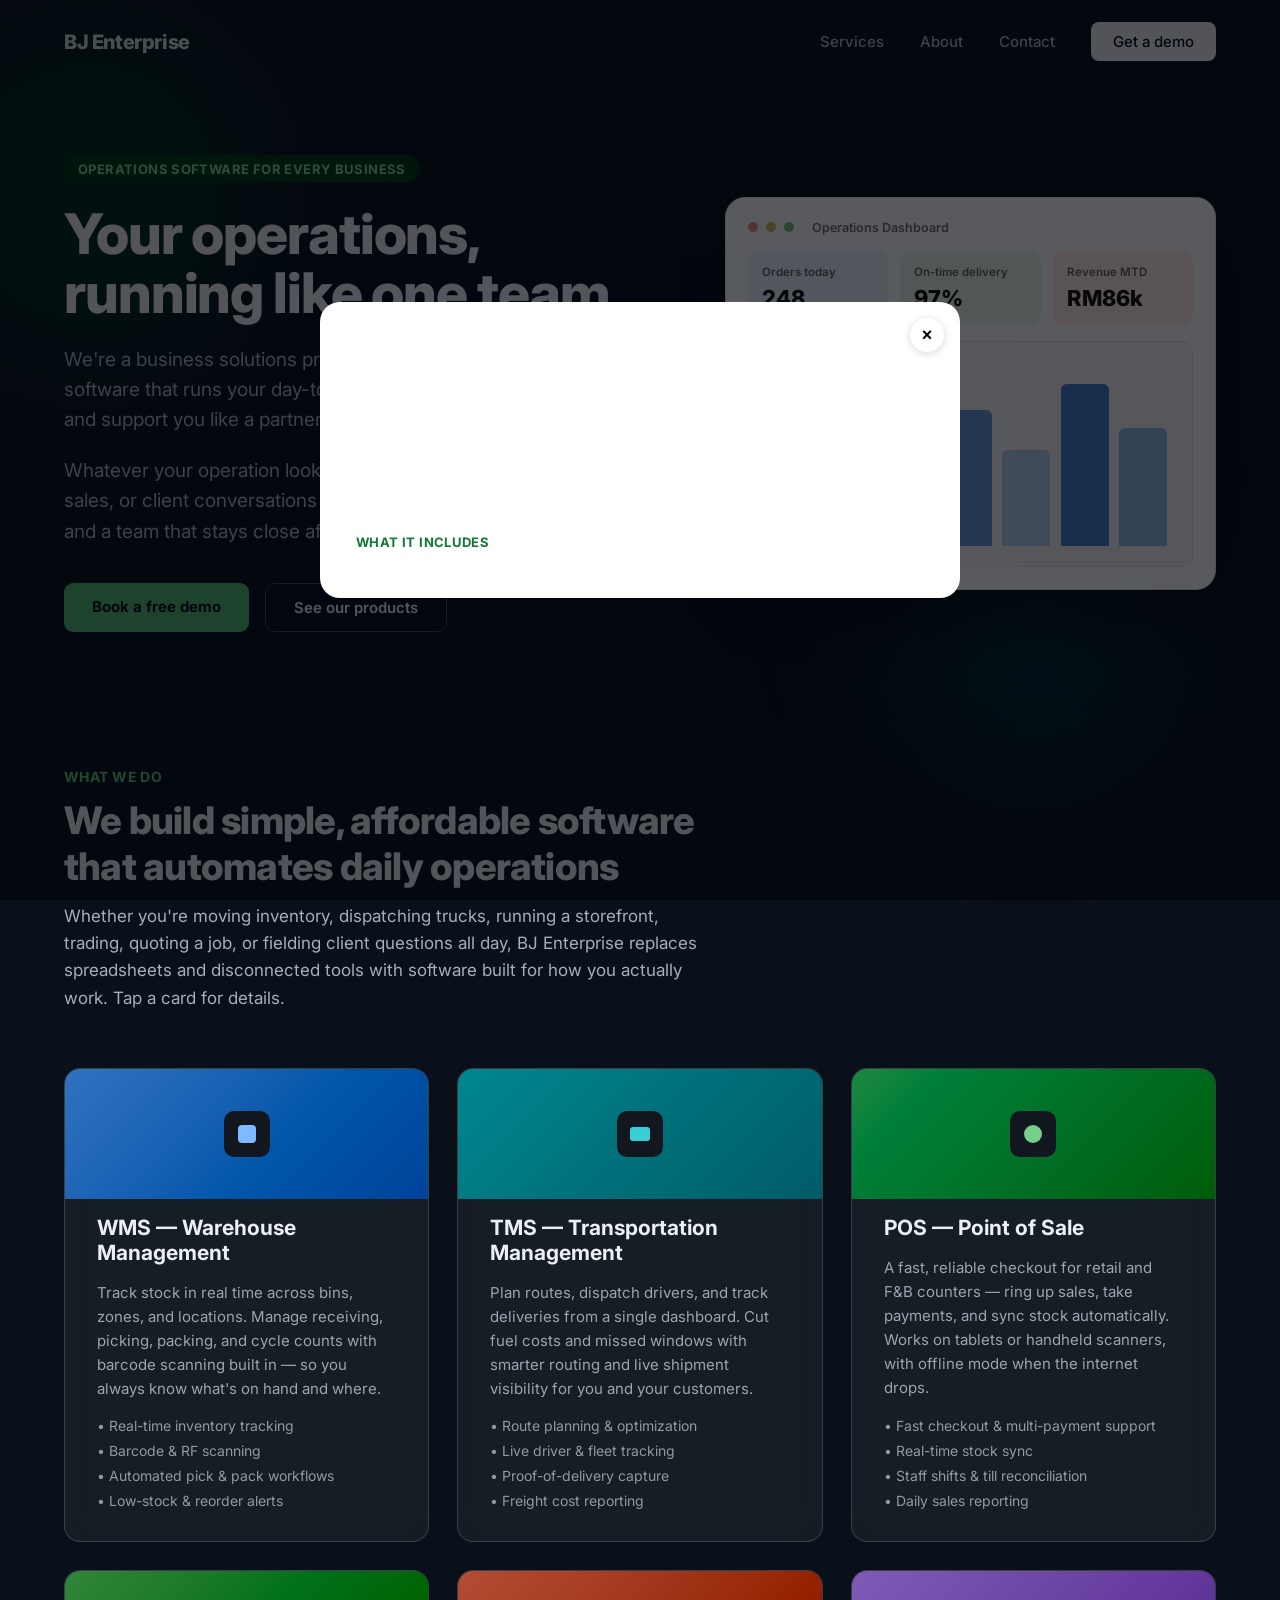
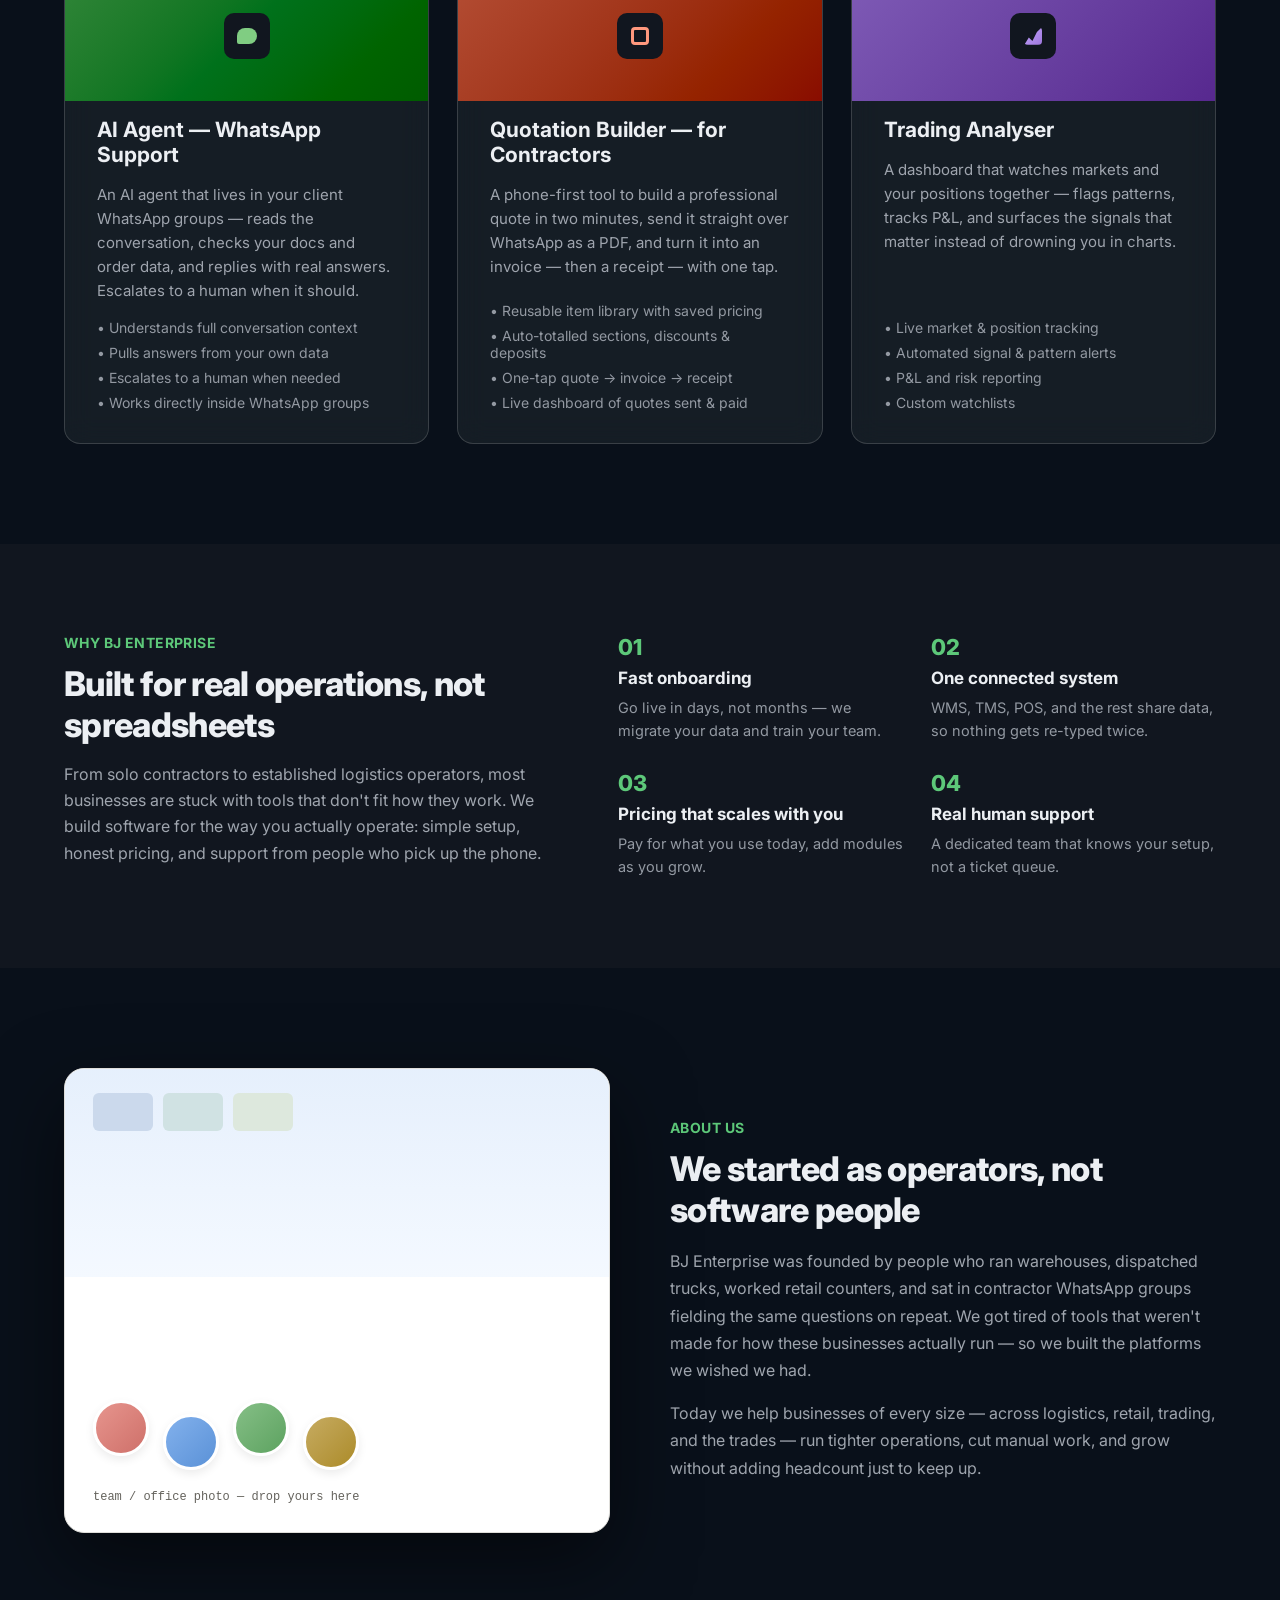
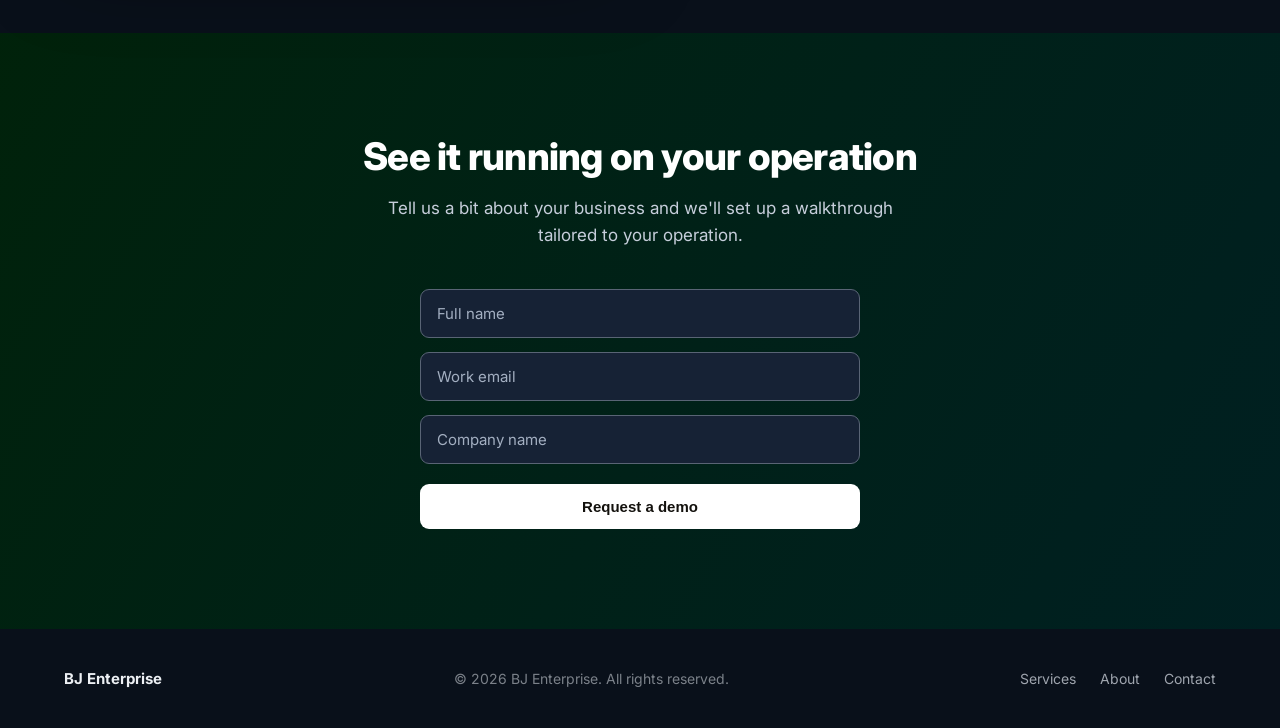
==== index.html @ 3ca64500 "Add BJ Enterprise landing page Standalone HTML/CSS/JS implementation of the BJ Enterprise design (co" ====
<!DOCTYPE html>
<html lang="en">
<head>
<meta charset="utf-8">
<title>BJ Enterprise — Operations software for every business</title>
<meta name="viewport" content="width=device-width, initial-scale=1">
<meta name="description" content="BJ Enterprise builds WMS, TMS, POS, AI support, quotation, and trading software that runs your day-to-day operations.">
<link rel="preconnect" href="https://fonts.googleapis.com">
<link rel="preconnect" href="https://fonts.gstatic.com" crossorigin>
<link href="https://fonts.googleapis.com/css2?family=Inter:wght@400;500;600;700;800&display=swap" rel="stylesheet">
<link rel="stylesheet" href="styles.css">
</head>
<body>

<div class="page">

  <!-- NAV -->
  <div class="nav">
    <div class="brand">BJ Enterprise</div>
    <div class="nav-links">
      <a href="#services">Services</a>
      <a href="#about">About</a>
      <a href="#contact">Contact</a>
      <a href="#contact" class="nav-cta">Get a demo</a>
    </div>
  </div>

  <!-- HERO -->
  <div class="hero">
    <div class="blob blob-a"></div>
    <div class="blob blob-b"></div>
    <div class="hero-copy">
      <div class="badge">Operations software for every business</div>
      <h1>Your operations, running like one team</h1>
      <p class="lead">We're a business solutions provider — we build the software that runs your day-to-day, connect it end to end, and support you like a partner, not a vendor.</p>
      <p class="lead">Whatever your operation looks like — stock, deliveries, sales, or client conversations — we've got a tool built for it, and a team that stays close after you go live.</p>
      <div class="hero-actions">
        <a href="#contact" class="btn-primary">Book a free demo</a>
        <a href="#services" class="btn-secondary">See our products</a>
      </div>
    </div>
    <div class="hero-panel">
      <div class="panel-header">
        <span class="dot dot-red"></span>
        <span class="dot dot-yellow"></span>
        <span class="dot dot-green"></span>
        <span class="panel-title">Operations Dashboard</span>
      </div>
      <div class="stat-row">
        <div class="stat stat-blue">
          <div class="stat-label">Orders today</div>
          <div class="stat-value">248</div>
        </div>
        <div class="stat stat-green">
          <div class="stat-label">On-time delivery</div>
          <div class="stat-value">97%</div>
        </div>
        <div class="stat stat-orange">
          <div class="stat-label">Revenue MTD</div>
          <div class="stat-value">RM86k</div>
        </div>
      </div>
      <div class="chart">
        <div class="bar" style="--h:38%; --d:0.3s"></div>
        <div class="bar bar-mid" style="--h:58%; --d:0.37s"></div>
        <div class="bar" style="--h:44%; --d:0.44s"></div>
        <div class="bar bar-strong" style="--h:74%; --d:0.51s"></div>
        <div class="bar" style="--h:52%; --d:0.58s"></div>
        <div class="bar bar-peak" style="--h:88%; --d:0.65s"></div>
        <div class="bar bar-mid" style="--h:64%; --d:0.72s"></div>
      </div>
    </div>
  </div>

  <!-- SERVICES -->
  <div id="services" class="services">
    <div class="section-intro">
      <div class="eyebrow">What we do</div>
      <h2>We build simple, affordable software that automates daily operations</h2>
      <p>Whether you're moving inventory, dispatching trucks, running a storefront, trading, quoting a job, or fielding client questions all day, BJ Enterprise replaces spreadsheets and disconnected tools with software built for how you actually work. Tap a card for details.</p>
    </div>

    <div class="card-grid">

      <button class="service-card" data-service="wms" type="button">
        <div class="card-cover cover-blue"><div class="card-icon"><span class="icon-swatch swatch-blue"></span></div></div>
        <div class="card-body">
          <h3>WMS — Warehouse Management</h3>
          <p>Track stock in real time across bins, zones, and locations. Manage receiving, picking, packing, and cycle counts with barcode scanning built in — so you always know what's on hand and where.</p>
          <ul>
            <li>Real-time inventory tracking</li>
            <li>Barcode &amp; RF scanning</li>
            <li>Automated pick &amp; pack workflows</li>
            <li>Low-stock &amp; reorder alerts</li>
          </ul>
        </div>
      </button>

      <button class="service-card" data-service="tms" type="button">
        <div class="card-cover cover-cyan"><div class="card-icon"><span class="icon-swatch swatch-cyan icon-rect"></span></div></div>
        <div class="card-body">
          <h3>TMS — Transportation Management</h3>
          <p>Plan routes, dispatch drivers, and track deliveries from a single dashboard. Cut fuel costs and missed windows with smarter routing and live shipment visibility for you and your customers.</p>
          <ul>
            <li>Route planning &amp; optimization</li>
            <li>Live driver &amp; fleet tracking</li>
            <li>Proof-of-delivery capture</li>
            <li>Freight cost reporting</li>
          </ul>
        </div>
      </button>

      <button class="service-card" data-service="pos" type="button">
        <div class="card-cover cover-green"><div class="card-icon"><span class="icon-swatch swatch-green icon-circle"></span></div></div>
        <div class="card-body">
          <h3>POS — Point of Sale</h3>
          <p>A fast, reliable checkout for retail and F&amp;B counters — ring up sales, take payments, and sync stock automatically. Works on tablets or handheld scanners, with offline mode when the internet drops.</p>
          <ul>
            <li>Fast checkout &amp; multi-payment support</li>
            <li>Real-time stock sync</li>
            <li>Staff shifts &amp; till reconciliation</li>
            <li>Daily sales reporting</li>
          </ul>
        </div>
      </button>

      <button class="service-card" data-service="bot" type="button">
        <div class="card-cover cover-teal"><div class="card-icon"><span class="icon-swatch swatch-teal icon-bubble"></span></div></div>
        <div class="card-body">
          <h3>AI Agent — WhatsApp Support</h3>
          <p>An AI agent that lives in your client WhatsApp groups — reads the conversation, checks your docs and order data, and replies with real answers. Escalates to a human when it should.</p>
          <ul>
            <li>Understands full conversation context</li>
            <li>Pulls answers from your own data</li>
            <li>Escalates to a human when needed</li>
            <li>Works directly inside WhatsApp groups</li>
          </ul>
        </div>
      </button>

      <button class="service-card" data-service="quote" type="button">
        <div class="card-cover cover-orange"><div class="card-icon"><span class="icon-swatch swatch-orange icon-square-outline"></span></div></div>
        <div class="card-body">
          <h3>Quotation Builder — for Contractors</h3>
          <p>A phone-first tool to build a professional quote in two minutes, send it straight over WhatsApp as a PDF, and turn it into an invoice — then a receipt — with one tap.</p>
          <ul>
            <li>Reusable item library with saved pricing</li>
            <li>Auto-totalled sections, discounts &amp; deposits</li>
            <li>One-tap quote → invoice → receipt</li>
            <li>Live dashboard of quotes sent &amp; paid</li>
          </ul>
        </div>
      </button>

      <button class="service-card" data-service="trading" type="button">
        <div class="card-cover cover-violet"><div class="card-icon"><span class="icon-swatch icon-chart"></span></div></div>
        <div class="card-body">
          <h3>Trading Analyser</h3>
          <p>A dashboard that watches markets and your positions together — flags patterns, tracks P&amp;L, and surfaces the signals that matter instead of drowning you in charts.</p>
          <ul>
            <li>Live market &amp; position tracking</li>
            <li>Automated signal &amp; pattern alerts</li>
            <li>P&amp;L and risk reporting</li>
            <li>Custom watchlists</li>
          </ul>
        </div>
      </button>

    </div>
  </div>

  <!-- WHY US -->
  <div class="why">
    <div class="why-inner">
      <div>
        <div class="eyebrow">Why BJ Enterprise</div>
        <h2>Built for real operations, not spreadsheets</h2>
        <p>From solo contractors to established logistics operators, most businesses are stuck with tools that don't fit how they work. We build software for the way you actually operate: simple setup, honest pricing, and support from people who pick up the phone.</p>
      </div>
      <div class="why-grid">
        <div>
          <div class="why-num">01</div>
          <h4>Fast onboarding</h4>
          <p>Go live in days, not months — we migrate your data and train your team.</p>
        </div>
        <div>
          <div class="why-num">02</div>
          <h4>One connected system</h4>
          <p>WMS, TMS, POS, and the rest share data, so nothing gets re-typed twice.</p>
        </div>
        <div>
          <div class="why-num">03</div>
          <h4>Pricing that scales with you</h4>
          <p>Pay for what you use today, add modules as you grow.</p>
        </div>
        <div>
          <div class="why-num">04</div>
          <h4>Real human support</h4>
          <p>A dedicated team that knows your setup, not a ticket queue.</p>
        </div>
      </div>
    </div>
  </div>

  <!-- ABOUT -->
  <div id="about" class="about">
    <div class="about-visual">
      <div class="about-visual-top"></div>
      <div class="about-visual-chips">
        <span class="chip chip-blue"></span>
        <span class="chip chip-cyan"></span>
        <span class="chip chip-green"></span>
      </div>
      <div class="about-avatars">
        <span class="avatar avatar-red"></span>
        <span class="avatar avatar-blue avatar-low"></span>
        <span class="avatar avatar-green"></span>
        <span class="avatar avatar-yellow avatar-low"></span>
      </div>
      <div class="about-caption">team / office photo — drop yours here</div>
    </div>
    <div>
      <div class="eyebrow">About us</div>
      <h2>We started as operators, not software people</h2>
      <p>BJ Enterprise was founded by people who ran warehouses, dispatched trucks, worked retail counters, and sat in contractor WhatsApp groups fielding the same questions on repeat. We got tired of tools that weren't made for how these businesses actually run — so we built the platforms we wished we had.</p>
      <p>Today we help businesses of every size — across logistics, retail, trading, and the trades — run tighter operations, cut manual work, and grow without adding headcount just to keep up.</p>
    </div>
  </div>

  <!-- CONTACT -->
  <div id="contact" class="contact">
    <div class="contact-inner">
      <h2>See it running on your operation</h2>
      <p>Tell us a bit about your business and we'll set up a walkthrough tailored to your operation.</p>
      <form id="demo-form" class="demo-form">
        <input type="text" placeholder="Full name" required>
        <input type="email" placeholder="Work email" required>
        <input type="text" placeholder="Company name">
        <button type="submit" id="submit-btn">Request a demo</button>
      </form>
    </div>
  </div>

  <!-- FOOTER -->
  <div class="footer">
    <div class="footer-brand">BJ Enterprise</div>
    <div class="footer-copy">© 2026 BJ Enterprise. All rights reserved.</div>
    <div class="footer-links">
      <a href="#services">Services</a>
      <a href="#about">About</a>
      <a href="#contact">Contact</a>
    </div>
  </div>

</div>

<!-- SERVICE DETAIL MODAL -->
<div id="service-overlay" class="overlay" hidden>
  <div class="modal">
    <div class="modal-cover" id="modal-cover">
      <div class="modal-icon-wrap"><span id="modal-icon" class="icon-swatch"></span></div>
    </div>
    <button class="modal-close" id="modal-close" type="button" aria-label="Close">×</button>
    <div class="modal-body">
      <h3 id="modal-title"></h3>
      <p id="modal-desc"></p>
      <div class="modal-eyebrow">What it includes</div>
      <ul id="modal-bullets"></ul>
    </div>
  </div>
</div>

<script src="script.js"></script>
</body>
</html>
---- styles.css ----
/* Theme: Emerald accent (hue 150 / 195), Dynamic energy, Glass cards */

* { box-sizing: border-box; }

body {
  margin: 0;
  background: oklch(0.17 0.025 260);
  color: oklch(0.95 0.006 260);
  font-family: 'Inter', Helvetica, Arial, sans-serif;
  -webkit-font-smoothing: antialiased;
  overflow-x: hidden;
}

a { color: oklch(0.75 0.15 255); text-decoration: none; }
a:hover { color: oklch(0.82 0.13 255); }

@keyframes fadeInUp { from { opacity: 0; transform: translateY(22px); } to { opacity: 1; transform: translateY(0); } }
@keyframes floatBlob { 0% { transform: translate(0,0) scale(1); } 50% { transform: translate(var(--fx,18px), var(--fy,-24px)) scale(1.08); } 100% { transform: translate(0,0) scale(1); } }
@keyframes growBar { from { transform: scaleY(0); } to { transform: scaleY(1); } }
@keyframes gradientPan { 0% { background-position: 0% 50%; } 50% { background-position: 100% 50%; } 100% { background-position: 0% 50%; } }
@keyframes pulseGlow { 0%,100% { box-shadow: 0 0 0 0 oklch(0.7 0.15 150 / 0.35); } 50% { box-shadow: 0 0 0 10px transparent; } }

.page { width: 100%; }

/* NAV */
.nav {
  display: flex; align-items: center; justify-content: space-between;
  padding: 22px 64px; max-width: 1400px; margin: 0 auto;
}
.brand { font-size: 20px; font-weight: 800; letter-spacing: -0.02em; }
.nav-links { display: flex; gap: 36px; align-items: center; }
.nav-links a { color: oklch(0.78 0.015 260); font-size: 15px; font-weight: 500; }
.nav-cta {
  background: oklch(0.95 0.006 260); color: oklch(0.17 0.025 260) !important;
  padding: 10px 22px; border-radius: 8px; font-weight: 600; font-size: 14px;
  animation: pulseGlow 2.6s ease-in-out infinite;
}
.nav-cta:hover { background: white; }

/* HERO */
.hero {
  max-width: 1400px; margin: 0 auto; padding: 72px 64px 96px;
  display: grid; grid-template-columns: 1.1fr 0.9fr; gap: 60px; align-items: center; position: relative;
}
.blob { position: absolute; border-radius: 50%; filter: blur(70px); z-index: 0; --fy: -24px; }
.blob-a {
  top: -60px; left: -80px; width: 340px; height: 340px;
  background: oklch(0.5 0.15 150 / 0.28);
  animation: floatBlob 9s ease-in-out infinite; --fx: 24px; --fy: -24px;
}
.blob-b {
  bottom: -40px; right: 120px; width: 260px; height: 260px;
  background: oklch(0.6 0.15 195 / 0.22);
  animation: floatBlob 11s ease-in-out infinite reverse; --fx: 24px; --fy: -24px;
}
.hero-copy { position: relative; z-index: 1; }
.badge {
  display: inline-block; background: oklch(0.3 0.09 150); color: oklch(0.82 0.13 150);
  font-size: 13px; font-weight: 700; letter-spacing: 0.03em; padding: 6px 14px;
  border-radius: 999px; text-transform: uppercase; margin-bottom: 22px;
  animation: fadeInUp 0.6s ease both;
}
.hero-copy h1 {
  font-size: 56px; line-height: 1.05; font-weight: 800; letter-spacing: -0.02em;
  margin: 0 0 22px; animation: fadeInUp 0.6s ease both 0.08s;
}
.hero-copy .lead {
  font-size: 19px; line-height: 1.6; color: oklch(0.78 0.015 260);
  margin: 0 0 20px; max-width: 520px; animation: fadeInUp 0.6s ease both 0.16s;
}
.hero-copy .lead:nth-of-type(2) { margin-bottom: 36px; animation-delay: 0.24s; }
.hero-actions { display: flex; gap: 16px; animation: fadeInUp 0.6s ease both 0.32s; }
.btn-primary {
  background: oklch(0.72 0.15 150); color: oklch(0.15 0.02 260) !important;
  padding: 14px 28px; border-radius: 9px; font-weight: 700; font-size: 15px;
  transition: transform 0.2s ease, background 0.2s ease;
}
.btn-primary:hover { background: oklch(0.78 0.13 150); transform: translateY(-2px); }
.btn-secondary {
  border: 1.5px solid oklch(0.4 0.02 260); color: oklch(0.95 0.006 260) !important;
  padding: 14px 28px; border-radius: 9px; font-weight: 600; font-size: 15px;
  transition: border-color 0.2s ease, transform 0.2s ease;
}
.btn-secondary:hover { border-color: oklch(0.65 0.02 260); transform: translateY(-2px); }

.hero-panel {
  background: white; border-radius: 20px; aspect-ratio: 4 / 3.2;
  border: 1px solid oklch(0.9 0.005 90); box-shadow: 0 30px 80px oklch(0.05 0.02 260 / 0.55);
  padding: 22px; display: flex; flex-direction: column; gap: 16px;
  position: relative; z-index: 1; animation: fadeInUp 0.7s ease both 0.2s;
}
.panel-header { display: flex; align-items: center; gap: 8px; }
.dot { width: 10px; height: 10px; border-radius: 50%; }
.dot-red { background: oklch(0.75 0.12 25); }
.dot-yellow { background: oklch(0.8 0.12 90); }
.dot-green { background: oklch(0.75 0.13 145); }
.panel-title { margin-left: 10px; font-size: 12.5px; color: oklch(0.55 0.01 90); font-weight: 600; }
.stat-row { display: grid; grid-template-columns: repeat(3,1fr); gap: 12px; }
.stat { border-radius: 10px; padding: 14px; }
.stat-blue { background: oklch(0.96 0.015 255); }
.stat-green { background: oklch(0.96 0.02 150); }
.stat-orange { background: oklch(0.96 0.02 35); }
.stat-label { font-size: 11.5px; color: oklch(0.5 0.01 90); font-weight: 600; margin-bottom: 6px; }
.stat-value { font-size: 22px; font-weight: 800; color: oklch(0.18 0.01 90); }
.chart {
  flex: 1; background: oklch(0.98 0.003 90); border-radius: 12px;
  border: 1px solid oklch(0.92 0.005 90); padding: 20px;
  display: flex; align-items: flex-end; gap: 10px;
}
.bar {
  width: 12%; height: var(--h); background: oklch(0.85 0.05 255);
  border-radius: 6px 6px 0 0; transform-origin: bottom;
  animation: growBar 0.8s ease both var(--d);
}
.bar-mid { background: oklch(0.78 0.08 255); }
.bar-strong { background: oklch(0.68 0.11 255); }
.bar-peak { background: oklch(0.6 0.13 255); }

/* SERVICES */
.services { max-width: 1400px; margin: 0 auto; padding: 40px 64px 100px; }
.section-intro { max-width: 640px; margin-bottom: 56px; }
.eyebrow {
  font-size: 14px; font-weight: 700; color: oklch(0.75 0.15 150);
  letter-spacing: 0.03em; text-transform: uppercase; margin-bottom: 12px;
}
.section-intro h2 { font-size: 38px; font-weight: 800; letter-spacing: -0.02em; margin: 0 0 14px; }
.section-intro p { font-size: 17px; color: oklch(0.75 0.015 260); line-height: 1.6; margin: 0; }

.card-grid { display: grid; grid-template-columns: repeat(3, 1fr); gap: 28px; }
.service-card {
  border: 1px solid oklch(0.9 0.01 150 / 0.18);
  background: oklch(0.9 0.01 150 / 0.06);
  backdrop-filter: blur(14px);
  -webkit-backdrop-filter: blur(14px);
  border-radius: 16px; padding: 0; display: flex; flex-direction: column;
  gap: 16px; cursor: pointer; overflow: hidden; text-align: left;
  font-family: inherit; color: inherit; width: 100%;
  animation: fadeInUp 0.6s ease both;
  transition: transform 0.25s ease, box-shadow 0.25s ease, border-color 0.25s ease;
}
.service-card:hover { transform: translateY(-6px); border-color: oklch(0.5 0.05 260); box-shadow: 0 16px 40px oklch(0 0 0 / 0.35); }
.card-grid .service-card:nth-child(1) { animation-delay: 0.05s; }
.card-grid .service-card:nth-child(2) { animation-delay: 0.1s; }
.card-grid .service-card:nth-child(3) { animation-delay: 0.15s; }
.card-grid .service-card:nth-child(4) { animation-delay: 0.2s; }
.card-grid .service-card:nth-child(5) { animation-delay: 0.25s; }
.card-grid .service-card:nth-child(6) { animation-delay: 0.3s; }

.card-cover { width: 100%; height: 130px; display: flex; align-items: center; justify-content: center; }
.cover-blue { background: linear-gradient(135deg, oklch(0.55 0.14 255), oklch(0.4 0.16 255)); }
.cover-cyan { background: linear-gradient(135deg, oklch(0.55 0.13 200), oklch(0.4 0.15 200)); }
.cover-green { background: linear-gradient(135deg, oklch(0.55 0.14 150), oklch(0.4 0.16 150)); }
.cover-teal { background: linear-gradient(135deg, oklch(0.55 0.14 145), oklch(0.4 0.16 145)); }
.cover-orange { background: linear-gradient(135deg, oklch(0.55 0.14 35), oklch(0.4 0.16 35)); }
.cover-violet { background: linear-gradient(135deg, oklch(0.55 0.14 300), oklch(0.4 0.16 300)); }

.card-icon {
  width: 46px; height: 46px; border-radius: 10px; background: oklch(0.2 0.02 260);
  display: flex; align-items: center; justify-content: center;
}
.icon-swatch { width: 18px; height: 18px; border-radius: 4px; display: block; }
.swatch-blue { background: oklch(0.78 0.13 255); }
.swatch-cyan { background: oklch(0.78 0.12 200); }
.swatch-green { background: oklch(0.78 0.13 150); }
.swatch-teal { background: oklch(0.78 0.13 145); }
.swatch-orange { background: transparent; border: 3px solid oklch(0.78 0.13 35); border-radius: 4px; width: 18px; height: 18px; }
.icon-rect { width: 20px; height: 14px; border-radius: 3px; }
.icon-circle { border-radius: 50%; }
.icon-bubble { width: 20px; height: 16px; border-radius: 8px 8px 8px 2px; }
.icon-square-outline { background: transparent; }
.icon-chart {
  width: 18px; height: 18px;
  background: linear-gradient(135deg, oklch(0.78 0.13 300), oklch(0.65 0.15 300));
  clip-path: polygon(0 100%, 25% 60%, 45% 80%, 70% 30%, 100% 0, 100% 100%);
}

.card-body { padding: 0 32px 32px; display: flex; flex-direction: column; gap: 16px; flex: 1; }
.card-body h3 { font-size: 21px; font-weight: 700; margin: 0; }
.card-body p { font-size: 15px; line-height: 1.6; color: oklch(0.72 0.015 260); margin: 0; flex: 1; }
.card-body ul { margin: 0; padding: 0; list-style: none; display: flex; flex-direction: column; gap: 8px; font-size: 14px; color: oklch(0.68 0.015 260); }
.card-body ul li::before { content: "• "; }

/* WHY */
.why { background: oklch(0.2 0.02 260); padding: 90px 64px; }
.why-inner { max-width: 1400px; margin: 0 auto; display: grid; grid-template-columns: 0.9fr 1.1fr; gap: 64px; align-items: start; }
.why-inner h2 { font-size: 34px; font-weight: 800; letter-spacing: -0.02em; margin: 0 0 16px; }
.why-inner > div > p { font-size: 16px; line-height: 1.65; color: oklch(0.72 0.015 260); margin: 0; }
.why-grid { display: grid; grid-template-columns: 1fr 1fr; gap: 28px; }
.why-num { font-size: 22px; font-weight: 800; margin-bottom: 8px; color: oklch(0.75 0.15 150); }
.why-grid h4 { font-size: 17px; font-weight: 700; margin: 0 0 8px; }
.why-grid p { font-size: 14.5px; line-height: 1.6; color: oklch(0.68 0.015 260); margin: 0; }

/* ABOUT */
.about {
  max-width: 1400px; margin: 0 auto; padding: 100px 64px;
  display: grid; grid-template-columns: 1fr 1fr; gap: 60px; align-items: center;
}
.about-visual {
  background: white; border-radius: 20px; aspect-ratio: 4 / 3.4;
  border: 1px solid oklch(0.9 0.005 90); box-shadow: 0 30px 80px oklch(0.05 0.02 260 / 0.5);
  padding: 28px; display: flex; flex-direction: column; justify-content: flex-end;
  gap: 20px; position: relative; overflow: hidden;
}
.about-visual-top {
  position: absolute; top: 0; left: 0; right: 0; height: 45%;
  background: linear-gradient(180deg, oklch(0.95 0.02 255), oklch(0.98 0.01 255));
}
.about-visual-chips { position: absolute; top: 24px; left: 28px; right: 28px; display: flex; gap: 10px; }
.chip { width: 60px; height: 38px; border-radius: 6px; display: block; }
.chip-blue { background: oklch(0.88 0.03 255); }
.chip-cyan { background: oklch(0.9 0.02 200); }
.chip-green { background: oklch(0.92 0.02 145); }
.about-avatars { display: flex; gap: 14px; z-index: 1; }
.avatar {
  width: 56px; height: 56px; border-radius: 50%; border: 3px solid white;
  box-shadow: 0 4px 10px oklch(0 0 0 / 0.08); display: block;
}
.avatar-red { background: linear-gradient(135deg, oklch(0.75 0.1 25), oklch(0.65 0.12 25)); }
.avatar-blue { background: linear-gradient(135deg, oklch(0.75 0.1 255), oklch(0.65 0.12 255)); }
.avatar-green { background: linear-gradient(135deg, oklch(0.75 0.1 145), oklch(0.65 0.12 145)); }
.avatar-yellow { background: linear-gradient(135deg, oklch(0.75 0.1 90), oklch(0.65 0.12 90)); }
.avatar-low { margin-top: 14px; }
.about-caption { font-family: monospace; font-size: 12px; color: oklch(0.5 0.01 90); z-index: 1; }
.about h2 { font-size: 34px; font-weight: 800; letter-spacing: -0.02em; margin: 0 0 18px; }
.about p { font-size: 16px; line-height: 1.7; color: oklch(0.72 0.015 260); margin: 0 0 16px; }
.about p:last-child { margin-bottom: 0; }

/* CONTACT */
.contact {
  background: linear-gradient(120deg, oklch(0.22 0.06 150), oklch(0.2 0.08 195), oklch(0.22 0.06 150));
  background-size: 200% 200%;
  animation: gradientPan 10s ease infinite;
  color: white;
}
.contact-inner { max-width: 1000px; margin: 0 auto; padding: 100px 64px; text-align: center; }
.contact-inner h2 { font-size: 38px; font-weight: 800; letter-spacing: -0.02em; margin: 0 0 16px; }
.contact-inner > p {
  font-size: 17px; line-height: 1.6; color: oklch(0.85 0.02 260);
  margin: 0 0 40px; max-width: 560px; margin-left: auto; margin-right: auto;
}
.demo-form { display: flex; flex-direction: column; gap: 14px; max-width: 440px; margin: 0 auto; text-align: left; }
.demo-form input {
  padding: 14px 16px; border-radius: 9px; border: 1px solid oklch(0.5 0.03 260);
  background: oklch(0.25 0.04 260); color: white; font-size: 15px; font-family: inherit;
}
.demo-form input::placeholder { color: oklch(0.75 0.03 260); }
.demo-form button {
  padding: 14px 16px; border-radius: 9px; border: none; background: white;
  color: oklch(0.18 0.01 90); font-size: 15px; font-weight: 700; cursor: pointer;
  margin-top: 6px; transition: transform 0.2s ease, background 0.2s ease;
}
.demo-form button:hover { background: oklch(0.9 0.005 90); transform: translateY(-2px); }
.demo-form button:disabled { cursor: default; }

/* FOOTER */
.footer {
  padding: 40px 64px; max-width: 1400px; margin: 0 auto;
  display: flex; justify-content: space-between; align-items: center;
  flex-wrap: wrap; gap: 16px;
}
.footer-brand { font-size: 15px; font-weight: 700; }
.footer-copy { font-size: 14px; color: oklch(0.6 0.015 260); }
.footer-links { display: flex; gap: 24px; font-size: 14px; }
.footer-links a { color: oklch(0.72 0.015 260); }

/* MODAL */
.overlay {
  position: fixed; inset: 0; background: oklch(0.1 0.02 260 / 0.65);
  display: flex; align-items: center; justify-content: center; z-index: 100;
  padding: 32px; animation: fadeInUp 0.25s ease both;
}
.modal {
  background: white; border-radius: 20px; max-width: 640px; width: 100%;
  max-height: 86vh; overflow-y: auto; position: relative; color: oklch(0.18 0.01 90);
}
.modal-cover { width: 100%; height: 180px; border-radius: 20px 20px 0 0; display: flex; align-items: center; justify-content: center; }
.modal-icon-wrap { width: 64px; height: 64px; border-radius: 14px; background: white; display: flex; align-items: center; justify-content: center; }
.modal-close {
  position: absolute; top: 16px; right: 16px; width: 34px; height: 34px;
  border-radius: 50%; border: none; background: white; font-size: 18px;
  font-weight: 700; cursor: pointer; box-shadow: 0 2px 8px oklch(0 0 0 / 0.15);
}
.modal-body { padding: 32px 36px 36px; }
.modal-body h3 { font-size: 24px; font-weight: 800; letter-spacing: -0.02em; margin: 0 0 12px; color: oklch(0.18 0.01 90); }
.modal-body p { font-size: 15.5px; line-height: 1.65; color: oklch(0.35 0.01 90); margin: 0 0 20px; }
.modal-eyebrow { font-size: 13px; font-weight: 700; color: oklch(0.5 0.13 150); letter-spacing: 0.03em; text-transform: uppercase; margin-bottom: 12px; }
.modal-body ul { margin: 0; padding: 0; list-style: none; display: flex; flex-direction: column; gap: 10px; font-size: 14.5px; color: oklch(0.35 0.01 90); }
.modal-body ul li::before { content: "• "; }

/* RESPONSIVE */
@media (max-width: 980px) {
  .hero, .why-inner, .about { grid-template-columns: 1fr; }
  .card-grid { grid-template-columns: repeat(2, 1fr); }
  .why-grid { grid-template-columns: 1fr; }
  .nav, .hero, .services, .why, .about, .contact-inner, .footer { padding-left: 32px; padding-right: 32px; }
}
@media (max-width: 640px) {
  .nav-links { gap: 18px; }
  .card-grid { grid-template-columns: 1fr; }
  .hero-copy h1 { font-size: 38px; }
  .section-intro h2, .why-inner h2, .about h2 { font-size: 28px; }
}
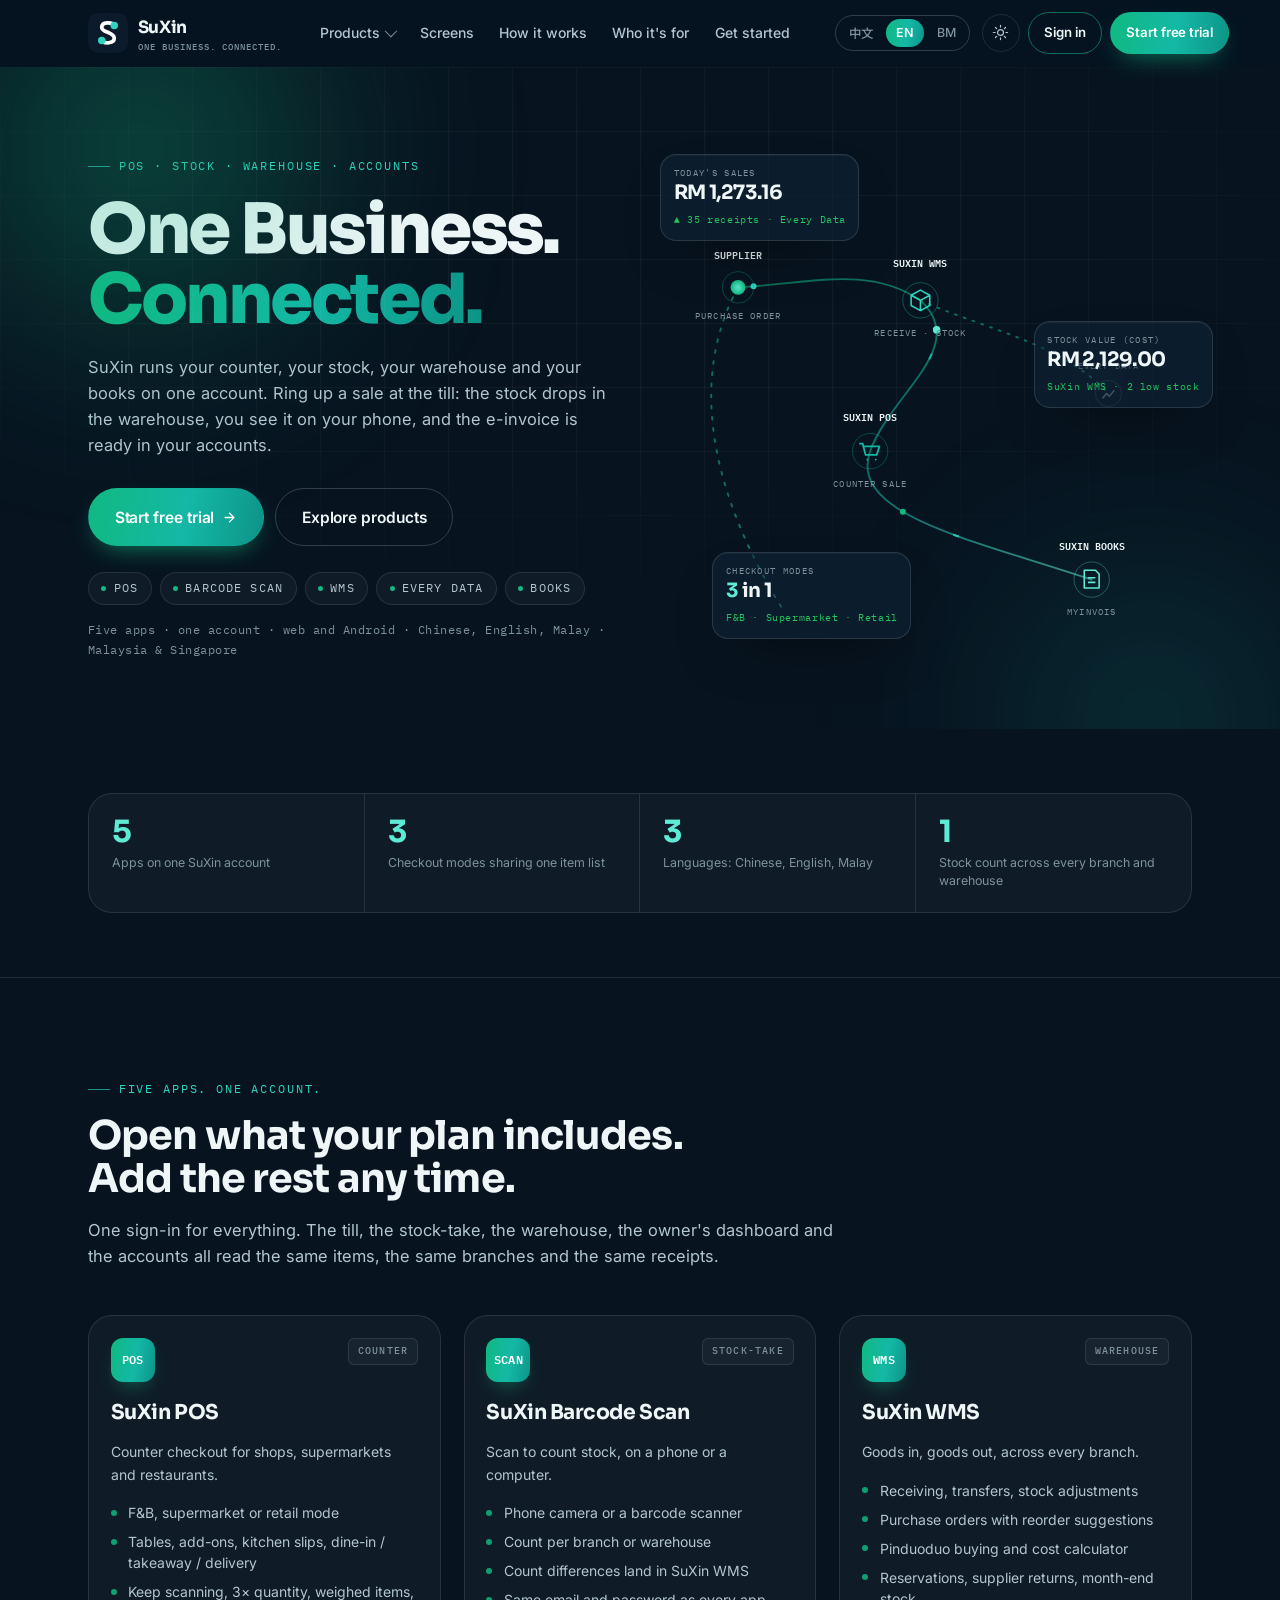
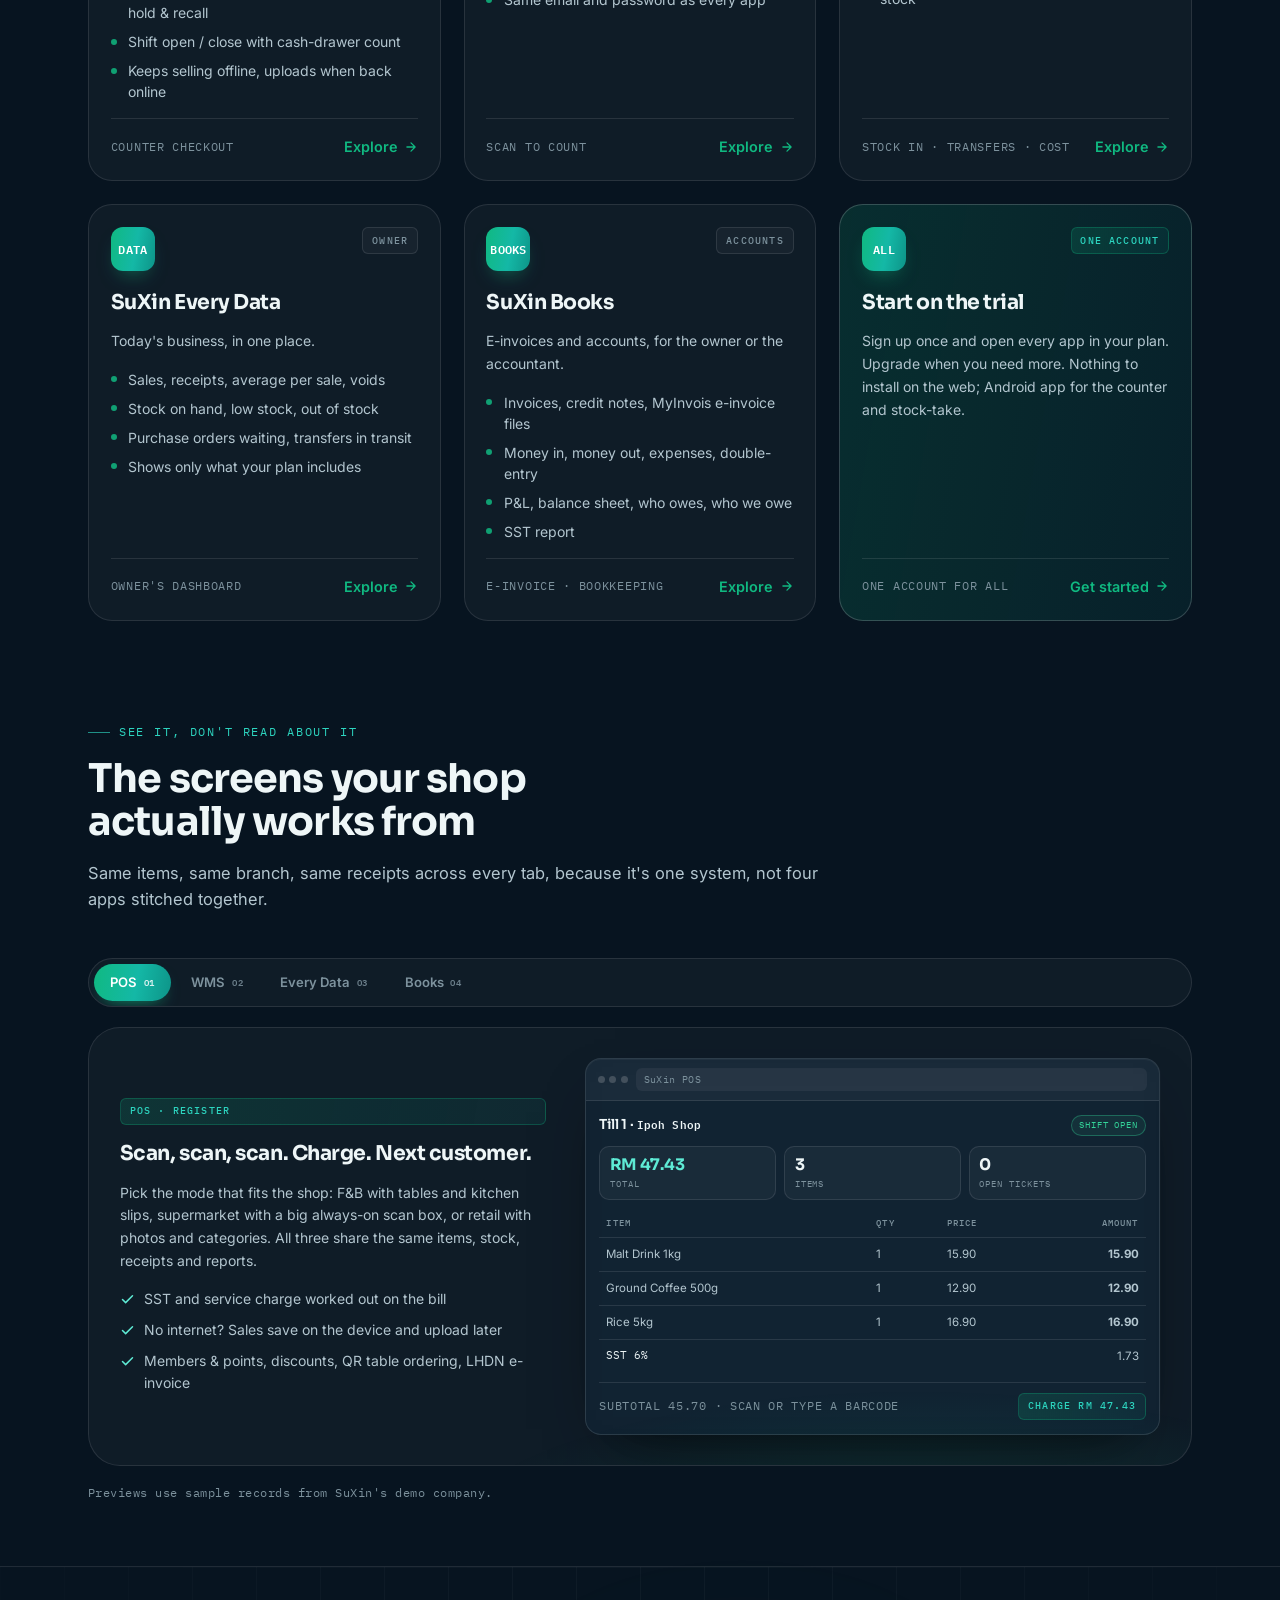
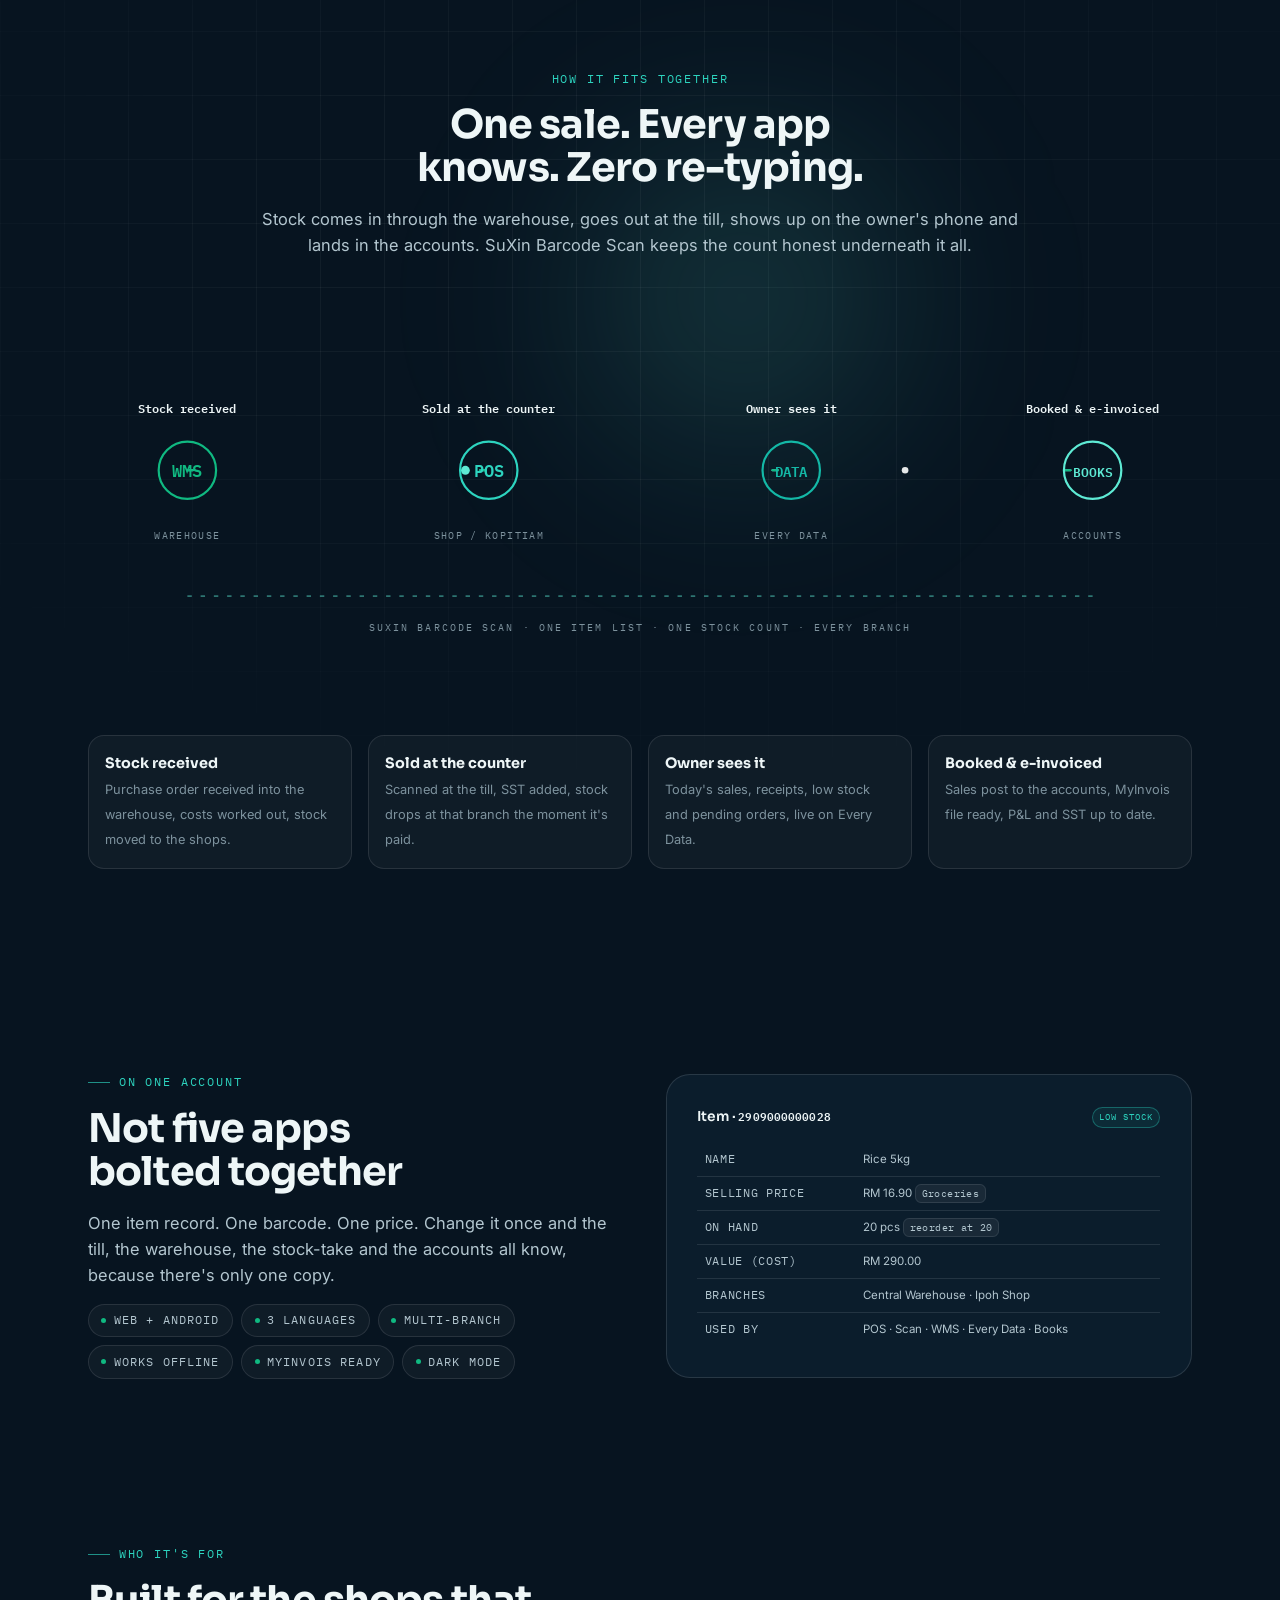
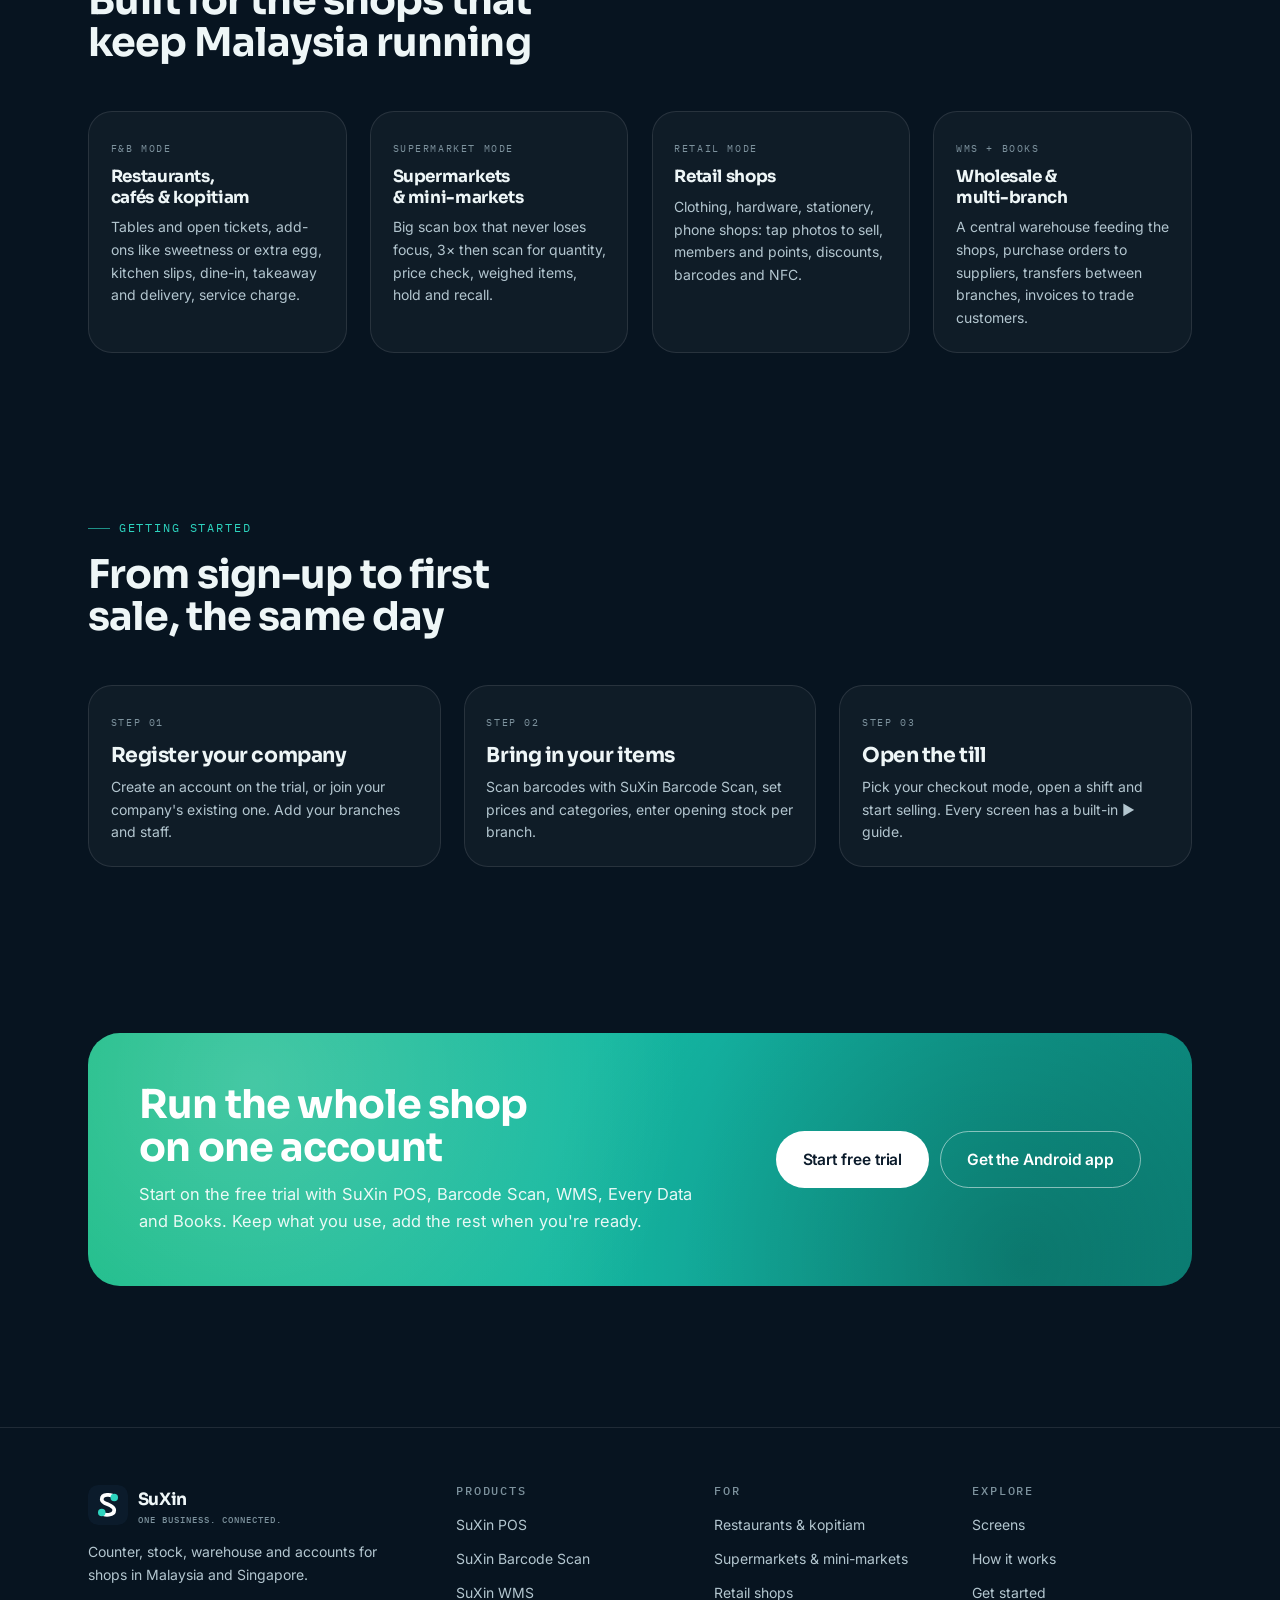
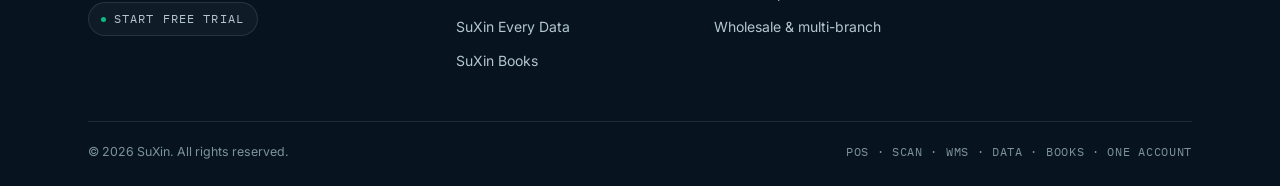
==== commit cfe455e8: "Replace BJ Enterprise site with the SuXin website" ====
--- a/index.html
+++ b/index.html
@@ -1,275 +1,536 @@
 <!DOCTYPE html>
 <html lang="en">
 <head>
-<meta charset="utf-8">
-<title>BJ Enterprise — Operations software for every business</title>
-<meta name="viewport" content="width=device-width, initial-scale=1">
-<meta name="description" content="BJ Enterprise builds WMS, TMS, POS, AI support, quotation, and trading software that runs your day-to-day operations.">
-<link rel="preconnect" href="https://fonts.googleapis.com">
-<link rel="preconnect" href="https://fonts.gstatic.com" crossorigin>
-<link href="https://fonts.googleapis.com/css2?family=Inter:wght@400;500;600;700;800&display=swap" rel="stylesheet">
-<link rel="stylesheet" href="styles.css">
+<meta charset="utf-8"/>
+<meta name="viewport" content="width=device-width, initial-scale=1"/>
+<title>SuXin — One Business. Connected.</title>
+<meta name="description" content="SuXin POS, Barcode Scan, WMS, Every Data and Books on one account. Counter, stock, warehouse and accounts for shops in Malaysia and Singapore."/>
+<meta name="theme-color" content="#0B1B2B"/>
+<meta property="og:type" content="website"/>
+<meta property="og:site_name" content="SuXin"/>
+<meta property="og:title" content="SuXin — One Business. Connected."/>
+<meta property="og:description" content="SuXin POS · SuXin Barcode Scan · SuXin WMS · SuXin Every Data · SuXin Books. Counter, stock, warehouse and accounts for Malaysia and Singapore."/>
+<meta property="og:image" content="assets/img/og-image.png"/>
+<meta name="twitter:card" content="summary_large_image"/>
+<link rel="icon" type="image/svg+xml" href="assets/brand/suxin-mark.svg"/>
+<link rel="icon" type="image/png" sizes="64x64" href="assets/brand/icon-64.png"/>
+<link rel="apple-touch-icon" href="assets/brand/icon-192.png"/>
+<link rel="preconnect" href="https://fonts.googleapis.com"/>
+<link rel="preconnect" href="https://fonts.gstatic.com" crossorigin="anonymous"/>
+<link rel="stylesheet" href="https://fonts.googleapis.com/css2?family=Sora:wght@400;500;600;700;800&amp;family=Inter:wght@400;500;600;700&amp;family=IBM+Plex+Mono:wght@400;500;600&amp;family=Noto+Sans+SC:wght@400;500;700&amp;display=swap"/>
+<link rel="stylesheet" href="assets/site.css?v=a7d32435"/>
+<link rel="stylesheet" href="assets/suxin.css?v=b6dadbbd"/>
+<script>
+  // Apply the saved colour theme before first paint to avoid a flash.
+  try { var t = localStorage.getItem('suxin-theme'); if (t === 'light') document.documentElement.setAttribute('data-theme', 'light'); } catch (e) {}
+  document.documentElement.classList.add('js');
+</script>
 </head>
 <body>
-
-<div class="page">
-
-  <!-- NAV -->
-  <div class="nav">
-    <div class="brand">BJ Enterprise</div>
-    <div class="nav-links">
-      <a href="#services">Services</a>
-      <a href="#about">About</a>
-      <a href="#contact">Contact</a>
-      <a href="#contact" class="nav-cta">Get a demo</a>
-    </div>
-  </div>
-
-  <!-- HERO -->
-  <div class="hero">
-    <div class="blob blob-a"></div>
-    <div class="blob blob-b"></div>
-    <div class="hero-copy">
-      <div class="badge">Operations software for every business</div>
-      <h1>Your operations, running like one team</h1>
-      <p class="lead">We're a business solutions provider — we build the software that runs your day-to-day, connect it end to end, and support you like a partner, not a vendor.</p>
-      <p class="lead">Whatever your operation looks like — stock, deliveries, sales, or client conversations — we've got a tool built for it, and a team that stays close after you go live.</p>
-      <div class="hero-actions">
-        <a href="#contact" class="btn-primary">Book a free demo</a>
-        <a href="#services" class="btn-secondary">See our products</a>
-      </div>
-    </div>
-    <div class="hero-panel">
-      <div class="panel-header">
-        <span class="dot dot-red"></span>
-        <span class="dot dot-yellow"></span>
-        <span class="dot dot-green"></span>
-        <span class="panel-title">Operations Dashboard</span>
-      </div>
-      <div class="stat-row">
-        <div class="stat stat-blue">
-          <div class="stat-label">Orders today</div>
-          <div class="stat-value">248</div>
-        </div>
-        <div class="stat stat-green">
-          <div class="stat-label">On-time delivery</div>
-          <div class="stat-value">97%</div>
-        </div>
-        <div class="stat stat-orange">
-          <div class="stat-label">Revenue MTD</div>
-          <div class="stat-value">RM86k</div>
-        </div>
-      </div>
-      <div class="chart">
-        <div class="bar" style="--h:38%; --d:0.3s"></div>
-        <div class="bar bar-mid" style="--h:58%; --d:0.37s"></div>
-        <div class="bar" style="--h:44%; --d:0.44s"></div>
-        <div class="bar bar-strong" style="--h:74%; --d:0.51s"></div>
-        <div class="bar" style="--h:52%; --d:0.58s"></div>
-        <div class="bar bar-peak" style="--h:88%; --d:0.65s"></div>
-        <div class="bar bar-mid" style="--h:64%; --d:0.72s"></div>
-      </div>
-    </div>
-  </div>
-
-  <!-- SERVICES -->
-  <div id="services" class="services">
-    <div class="section-intro">
-      <div class="eyebrow">What we do</div>
-      <h2>We build simple, affordable software that automates daily operations</h2>
-      <p>Whether you're moving inventory, dispatching trucks, running a storefront, trading, quoting a job, or fielding client questions all day, BJ Enterprise replaces spreadsheets and disconnected tools with software built for how you actually work. Tap a card for details.</p>
-    </div>
-
-    <div class="card-grid">
-
-      <button class="service-card" data-service="wms" type="button">
-        <div class="card-cover cover-blue"><div class="card-icon"><span class="icon-swatch swatch-blue"></span></div></div>
-        <div class="card-body">
-          <h3>WMS — Warehouse Management</h3>
-          <p>Track stock in real time across bins, zones, and locations. Manage receiving, picking, packing, and cycle counts with barcode scanning built in — so you always know what's on hand and where.</p>
-          <ul>
-            <li>Real-time inventory tracking</li>
-            <li>Barcode &amp; RF scanning</li>
-            <li>Automated pick &amp; pack workflows</li>
-            <li>Low-stock &amp; reorder alerts</li>
-          </ul>
-        </div>
+<div class="site">
+<a href="#main" class="skip">Skip to content</a>
+
+<header class="nav">
+  <div class="wrap nav-in">
+    <a class="brand" aria-label="SuXin home" href="#top"><img src="assets/brand/suxin-mark.svg" alt="" width="40" height="40"/><span>SuXin<small>One Business. Connected.</small></span></a>
+    <nav class="nav-links" aria-label="Primary">
+      <div class="mega-wrap">
+        <button type="button" class="navlink has-mega" aria-expanded="false" aria-controls="mega">Products <i class="caret" aria-hidden="true"></i></button>
+        <div class="mega" id="mega">
+          <div class="mega-grid">
+            <a class="mega-item" href="products/pos/"><span class="tag">POS</span><span><b>SuXin POS</b><span>Counter checkout for retail, supermarkets and F&amp;B.</span></span></a>
+            <a class="mega-item" href="products/barcode-scan/"><span class="tag">SCAN</span><span><b>SuXin Barcode Scan</b><span>Stock-take with a phone or a computer.</span></span></a>
+            <a class="mega-item" href="products/wms/"><span class="tag">WMS</span><span><b>SuXin WMS</b><span>Receiving, transfers, purchase orders, costing.</span></span></a>
+            <a class="mega-item" href="products/every-data/"><span class="tag">DATA</span><span><b>SuXin Every Data</b><span>The owner's view: sales, stock, reports, staff.</span></span></a>
+            <a class="mega-item" href="products/books/"><span class="tag">BOOKS</span><span><b>SuXin Books</b><span>MyInvois e-invoices, bookkeeping, P&amp;L.</span></span></a>
+          </div>
+          <div class="mega-foot"><span class="mono dim">One account for every app</span><a href="#products">See all products →</a></div>
+        </div>
+      </div>
+      <a href="#screens">Screens</a>
+      <a href="#flow">How it works</a>
+      <a href="#built-for">Who it's for</a>
+      <a href="#start">Get started</a>
+    </nav>
+    <div class="nav-right">
+      <div class="lang-switch" role="group" aria-label="Language"><button type="button" data-lang="zh" lang="zh-Hans">中文</button><button type="button" data-lang="en" lang="en">EN</button><button type="button" data-lang="ms" lang="ms">BM</button></div>
+      <button type="button" class="icon-btn theme-btn" aria-label="Switch colour theme" title="Switch colour theme">
+        <svg viewBox="0 0 24 24" fill="none" stroke="currentColor" stroke-width="1.7" aria-hidden="true" class="i-sun"><circle cx="12" cy="12" r="4.2"></circle><path d="M12 2v2.4M12 19.6V22M2 12h2.4M19.6 12H22M4.9 4.9l1.7 1.7M17.4 17.4l1.7 1.7M19.1 4.9l-1.7 1.7M6.6 17.4l-1.7 1.7" stroke-linecap="round"></path></svg>
+        <svg viewBox="0 0 24 24" fill="none" stroke="currentColor" stroke-width="1.7" aria-hidden="true" class="i-moon"><path d="M20 14.2A8.4 8.4 0 1 1 9.8 4a6.9 6.9 0 0 0 10.2 10.2Z" stroke-linejoin="round"></path></svg>
       </button>
-
-      <button class="service-card" data-service="tms" type="button">
-        <div class="card-cover cover-cyan"><div class="card-icon"><span class="icon-swatch swatch-cyan icon-rect"></span></div></div>
-        <div class="card-body">
-          <h3>TMS — Transportation Management</h3>
-          <p>Plan routes, dispatch drivers, and track deliveries from a single dashboard. Cut fuel costs and missed windows with smarter routing and live shipment visibility for you and your customers.</p>
-          <ul>
-            <li>Route planning &amp; optimization</li>
-            <li>Live driver &amp; fleet tracking</li>
-            <li>Proof-of-delivery capture</li>
-            <li>Freight cost reporting</li>
-          </ul>
-        </div>
+      <a class="btn btn-ghost btn-sm signin-btn" href="#start" data-link="signin">Sign in</a>
+      <a class="btn btn-primary btn-sm" href="#start">Start free trial</a>
+      <button type="button" class="icon-btn burger" aria-label="Open menu" aria-expanded="false" aria-controls="drawer">
+        <svg viewBox="0 0 24 24" fill="none" stroke="currentColor" stroke-width="1.8" aria-hidden="true"><path d="M4 7h16M4 12h16M4 17h16" stroke-linecap="round"></path></svg>
       </button>
-
-      <button class="service-card" data-service="pos" type="button">
-        <div class="card-cover cover-green"><div class="card-icon"><span class="icon-swatch swatch-green icon-circle"></span></div></div>
-        <div class="card-body">
-          <h3>POS — Point of Sale</h3>
-          <p>A fast, reliable checkout for retail and F&amp;B counters — ring up sales, take payments, and sync stock automatically. Works on tablets or handheld scanners, with offline mode when the internet drops.</p>
-          <ul>
-            <li>Fast checkout &amp; multi-payment support</li>
-            <li>Real-time stock sync</li>
-            <li>Staff shifts &amp; till reconciliation</li>
-            <li>Daily sales reporting</li>
-          </ul>
-        </div>
-      </button>
-
-      <button class="service-card" data-service="bot" type="button">
-        <div class="card-cover cover-teal"><div class="card-icon"><span class="icon-swatch swatch-teal icon-bubble"></span></div></div>
-        <div class="card-body">
-          <h3>AI Agent — WhatsApp Support</h3>
-          <p>An AI agent that lives in your client WhatsApp groups — reads the conversation, checks your docs and order data, and replies with real answers. Escalates to a human when it should.</p>
-          <ul>
-            <li>Understands full conversation context</li>
-            <li>Pulls answers from your own data</li>
-            <li>Escalates to a human when needed</li>
-            <li>Works directly inside WhatsApp groups</li>
-          </ul>
-        </div>
-      </button>
-
-      <button class="service-card" data-service="quote" type="button">
-        <div class="card-cover cover-orange"><div class="card-icon"><span class="icon-swatch swatch-orange icon-square-outline"></span></div></div>
-        <div class="card-body">
-          <h3>Quotation Builder — for Contractors</h3>
-          <p>A phone-first tool to build a professional quote in two minutes, send it straight over WhatsApp as a PDF, and turn it into an invoice — then a receipt — with one tap.</p>
-          <ul>
-            <li>Reusable item library with saved pricing</li>
-            <li>Auto-totalled sections, discounts &amp; deposits</li>
-            <li>One-tap quote → invoice → receipt</li>
-            <li>Live dashboard of quotes sent &amp; paid</li>
-          </ul>
-        </div>
-      </button>
-
-      <button class="service-card" data-service="trading" type="button">
-        <div class="card-cover cover-violet"><div class="card-icon"><span class="icon-swatch icon-chart"></span></div></div>
-        <div class="card-body">
-          <h3>Trading Analyser</h3>
-          <p>A dashboard that watches markets and your positions together — flags patterns, tracks P&amp;L, and surfaces the signals that matter instead of drowning you in charts.</p>
-          <ul>
-            <li>Live market &amp; position tracking</li>
-            <li>Automated signal &amp; pattern alerts</li>
-            <li>P&amp;L and risk reporting</li>
-            <li>Custom watchlists</li>
-          </ul>
-        </div>
-      </button>
-
-    </div>
-  </div>
-
-  <!-- WHY US -->
-  <div class="why">
-    <div class="why-inner">
+    </div>
+  </div>
+</header>
+
+<div class="drawer" id="drawer">
+  <nav aria-label="Mobile menu">
+    <span class="dlabel">Products</span>
+    <a class="sub" href="products/pos/">SuXin POS — Counter</a>
+    <a class="sub" href="products/barcode-scan/">SuXin Barcode Scan — Stock-take</a>
+    <a class="sub" href="products/wms/">SuXin WMS — Warehouse</a>
+    <a class="sub" href="products/every-data/">SuXin Every Data — Owner's view</a>
+    <a class="sub" href="products/books/">SuXin Books — Accounts</a>
+    <span class="dlabel">Explore</span>
+    <a href="#screens">Screens</a>
+    <a href="#flow">How it works</a>
+    <a href="#built-for">Who it's for</a>
+    <a href="#start">Get started</a>
+  </nav>
+  <div class="drawer-lang"><div class="lang-switch" role="group" aria-label="Language"><button type="button" data-lang="zh" lang="zh-Hans">中文</button><button type="button" data-lang="en" lang="en">EN</button><button type="button" data-lang="ms" lang="ms">BM</button></div></div>
+  <a class="btn btn-ghost btn-block btn-lg drawer-signin" href="#start" data-link="signin">Sign in</a>
+  <a class="btn btn-primary btn-block btn-lg" href="#start">Start free trial</a>
+</div>
+
+<main id="main">
+<div class="page-in" id="top">
+
+<!-- HERO -->
+<section class="hero grid-bg">
+  <span class="glow ora" style="width:520px;height:520px;top:-180px;left:-120px"></span>
+  <span class="glow red" style="width:420px;height:420px;bottom:-200px;right:-80px"></span>
+  <div class="wrap hero-in">
+    <div>
+      <span class="eyebrow">POS · Stock · Warehouse · Accounts</span>
+      <h1 class="display">One Business. <span class="grad-tx">Connected.</span></h1>
+      <p class="lead">SuXin runs your counter, your stock, your warehouse and your books on one account. Ring up a sale at the till: the stock drops in the warehouse, you see it on your phone, and the e-invoice is ready in your accounts.</p>
+      <div class="hero-cta">
+        <a class="btn btn-primary btn-lg" href="#start">Start free trial
+          <svg viewBox="0 0 24 24" fill="none" stroke="currentColor" stroke-width="2.2" aria-hidden="true"><path d="M5 12h13M12 5l7 7-7 7" stroke-linecap="round" stroke-linejoin="round"></path></svg></a>
+        <a class="btn btn-ghost btn-lg" href="#products">Explore products</a>
+      </div>
+      <div class="chips hero-chips" role="list" aria-label="SuXin apps">
+        <span class="chip" role="listitem"><i class="dot"></i>POS</span>
+        <span class="chip" role="listitem"><i class="dot"></i>Barcode Scan</span>
+        <span class="chip" role="listitem"><i class="dot"></i>WMS</span>
+        <span class="chip" role="listitem"><i class="dot"></i>Every Data</span>
+        <span class="chip" role="listitem"><i class="dot"></i>Books</span>
+      </div>
+      <p class="hero-note">Five apps · one account · web and Android · Chinese, English, Malay · Malaysia &amp; Singapore</p>
+    </div>
+
+    <div class="trail-stage" aria-hidden="true">
+      <svg viewBox="0 0 560 560" role="presentation">
+        <defs>
+          <linearGradient id="trailGrad" x1="0" y1="0" x2="1" y2="1"><stop offset="0" stop-color="#10B981"></stop><stop offset=".55" stop-color="#14B8A6"></stop><stop offset="1" stop-color="#5EEAD4"></stop></linearGradient>
+          <radialGradient id="nodeG"><stop offset="0" stop-color="#5EEAD4"></stop><stop offset="1" stop-color="#10B981"></stop></radialGradient>
+        </defs>
+        <path class="trail-path" d="M72 154 C 20 250, 40 370, 120 500" stroke-dasharray="3 9"></path>
+        <path id="trailA" class="trail-path" d="M72 154 C 150 150, 212 130, 268 168 C 322 218, 236 268, 214 330 C 190 398, 320 424, 452 468"></path>
+        <path id="trailB" class="trail-path" d="M268 168 C 340 200, 420 214, 470 268" stroke-dasharray="2 8" opacity=".35"></path>
+        <use href="#trailA" class="trail-dash"></use>
+        <use href="#trailA" class="trail-dash b"></use>
+        <use href="#trailA" class="trail-dash c"></use>
+        <circle class="packet" r="4" fill="#5EEAD4"><animateMotion dur="6.2s" repeatCount="indefinite" rotate="auto"><mpath href="#trailA"></mpath></animateMotion></circle>
+        <circle class="packet" r="3.2" fill="#10B981"><animateMotion dur="6.2s" begin="-2.1s" repeatCount="indefinite"><mpath href="#trailA"></mpath></animateMotion></circle>
+        <circle class="packet" r="3.2" fill="#2DD4BF"><animateMotion dur="6.2s" begin="-4.2s" repeatCount="indefinite"><mpath href="#trailA"></mpath></animateMotion></circle>
+        <!-- Supplier -->
+        <g class="node" style="color:#10B981"><circle class="node-ring" cx="72" cy="154" r="17"></circle><circle cx="72" cy="154" r="8" fill="url(#nodeG)"></circle><text class="node-t" x="72" y="124" text-anchor="middle">SUPPLIER</text><text class="node-lab" x="72" y="188" text-anchor="middle">PURCHASE ORDER</text></g>
+        <!-- WMS -->
+        <g class="node" style="color:#2DD4BF"><circle class="node-ring" cx="268" cy="168" r="19"></circle><path d="M268 157l10 5.5v11L268 179l-10-5.5v-11zM258 162.5l10 5.5 10-5.5M268 168v11" fill="none" stroke="#2DD4BF" stroke-width="1.7" stroke-linejoin="round"></path><text class="node-t" x="268" y="132" text-anchor="middle">SUXIN WMS</text><text class="node-lab" x="268" y="206" text-anchor="middle">RECEIVE · STOCK</text></g>
+        <!-- POS -->
+        <g class="node" style="color:#14B8A6"><circle class="node-ring" cx="214" cy="330" r="19"></circle><path d="M203 322h3l3 12h12l3-9h-16M211 339h.1M220 339h.1" fill="none" stroke="#14B8A6" stroke-width="1.9" stroke-linecap="round" stroke-linejoin="round"></path><text class="node-t" x="214" y="298" text-anchor="middle">SUXIN POS</text><text class="node-lab" x="214" y="368" text-anchor="middle">COUNTER SALE</text></g>
+        <!-- Books -->
+        <g class="node" style="color:#5EEAD4"><circle class="node-ring" cx="452" cy="468" r="19"></circle><path d="M444 458h12l4 4v15h-16zM448 466h8M448 471h8" fill="none" stroke="#5EEAD4" stroke-width="1.7" stroke-linejoin="round"></path><text class="node-t" x="452" y="436" text-anchor="middle">SUXIN BOOKS</text><text class="node-lab" x="452" y="506" text-anchor="middle">MYINVOIS</text></g>
+        <!-- Every Data -->
+        <g class="node" style="color:#7D929D"><circle class="node-ring" cx="470" cy="268" r="14"></circle><path d="M464 273l4-5 3 3 5-6" fill="none" stroke="#7D929D" stroke-width="1.6" stroke-linecap="round" stroke-linejoin="round"></path><text class="node-lab" x="470" y="242" text-anchor="middle">EVERY DATA</text></g>
+      </svg>
+      <div class="hero-floats">
+        <div class="fpm a"><span class="k">Today's sales</span><span class="v">RM <span data-count="1273.16" data-dec="2">1,273.16</span></span><span class="d">▲ 35 receipts · Every Data</span></div>
+        <div class="fpm b"><span class="k">Stock value (cost)</span><span class="v">RM <span data-count="2129" data-dec="2">2,129.00</span></span><span class="d">SuXin WMS · 2 low stock</span></div>
+        <div class="fpm c"><span class="k">Checkout modes</span><span class="v"><em><span data-count="3">3</span></em> in 1</span><span class="d">F&amp;B · Supermarket · Retail</span></div>
+      </div>
+    </div>
+  </div>
+</section>
+
+<!-- STATS -->
+<section class="sec-tight">
+  <div class="wrap">
+    <div class="strip rv">
+      <div><div class="n"><s><span data-count="5">5</span></s></div><div class="l">Apps on one SuXin account</div></div>
+      <div><div class="n"><s><span data-count="3">3</span></s></div><div class="l">Checkout modes sharing one item list</div></div>
+      <div><div class="n"><s><span data-count="3">3</span></s></div><div class="l">Languages: Chinese, English, Malay</div></div>
+      <div><div class="n"><s><span data-count="1">1</span></s></div><div class="l">Stock count across every branch and warehouse</div></div>
+    </div>
+  </div>
+</section>
+<hr class="rule"/>
+
+<!-- PRODUCTS -->
+<section class="sec" id="products">
+  <div class="wrap">
+    <div class="sec-head rv">
+      <span class="eyebrow">Five apps. One account.</span>
+      <h2 class="h2">Open what your plan includes. Add the rest any time.</h2>
+      <p class="lead">One sign-in for everything. The till, the stock-take, the warehouse, the owner's dashboard and the accounts all read the same items, the same branches and the same receipts.</p>
+    </div>
+    <div class="grid g3">
+      <a class="card pcard rv" id="pos" href="products/pos/"><span class="glowline"></span>
+        <div class="pcard-top"><span class="pcard-tag">POS</span><span class="badge neutral">Counter</span></div>
+        <h3 class="h3">SuXin POS</h3>
+        <p class="muted text-(length:--fs-sm)">Counter checkout for shops, supermarkets and restaurants.</p>
+        <ul>
+          <li>F&amp;B, supermarket or retail mode</li>
+          <li>Tables, add-ons, kitchen slips, dine-in / takeaway / delivery</li>
+          <li>Keep scanning, 3× quantity, weighed items, hold &amp; recall</li>
+          <li>Shift open / close with cash-drawer count</li>
+          <li>Keeps selling offline, uploads when back online</li>
+        </ul>
+        <div class="pcard-foot"><span class="mono dim">Counter checkout</span><span class="link-arrow">Explore <svg viewBox="0 0 24 24" fill="none" stroke="currentColor" stroke-width="2.2" aria-hidden="true"><path d="M5 12h13M12 5l7 7-7 7" stroke-linecap="round" stroke-linejoin="round"></path></svg></span></div>
+      </a>
+      <a class="card pcard rv d1" id="scan" href="products/barcode-scan/"><span class="glowline"></span>
+        <div class="pcard-top"><span class="pcard-tag">SCAN</span><span class="badge neutral">Stock-take</span></div>
+        <h3 class="h3">SuXin Barcode Scan</h3>
+        <p class="muted text-(length:--fs-sm)">Scan to count stock, on a phone or a computer.</p>
+        <ul>
+          <li>Phone camera or a barcode scanner</li>
+          <li>Count per branch or warehouse</li>
+          <li>Count differences land in SuXin WMS</li>
+          <li>Same email and password as every app</li>
+        </ul>
+        <div class="pcard-foot"><span class="mono dim">Scan to count</span><span class="link-arrow">Explore <svg viewBox="0 0 24 24" fill="none" stroke="currentColor" stroke-width="2.2" aria-hidden="true"><path d="M5 12h13M12 5l7 7-7 7" stroke-linecap="round" stroke-linejoin="round"></path></svg></span></div>
+      </a>
+      <a class="card pcard rv d2" id="wms" href="products/wms/"><span class="glowline"></span>
+        <div class="pcard-top"><span class="pcard-tag">WMS</span><span class="badge neutral">Warehouse</span></div>
+        <h3 class="h3">SuXin WMS</h3>
+        <p class="muted text-(length:--fs-sm)">Goods in, goods out, across every branch.</p>
+        <ul>
+          <li>Receiving, transfers, stock adjustments</li>
+          <li>Purchase orders with reorder suggestions</li>
+          <li>Pinduoduo buying and cost calculator</li>
+          <li>Reservations, supplier returns, month-end stock</li>
+        </ul>
+        <div class="pcard-foot"><span class="mono dim">Stock in · transfers · cost</span><span class="link-arrow">Explore <svg viewBox="0 0 24 24" fill="none" stroke="currentColor" stroke-width="2.2" aria-hidden="true"><path d="M5 12h13M12 5l7 7-7 7" stroke-linecap="round" stroke-linejoin="round"></path></svg></span></div>
+      </a>
+      <a class="card pcard rv" id="data" href="products/every-data/"><span class="glowline"></span>
+        <div class="pcard-top"><span class="pcard-tag">DATA</span><span class="badge neutral">Owner</span></div>
+        <h3 class="h3">SuXin Every Data</h3>
+        <p class="muted text-(length:--fs-sm)">Today's business, in one place.</p>
+        <ul>
+          <li>Sales, receipts, average per sale, voids</li>
+          <li>Stock on hand, low stock, out of stock</li>
+          <li>Purchase orders waiting, transfers in transit</li>
+          <li>Shows only what your plan includes</li>
+        </ul>
+        <div class="pcard-foot"><span class="mono dim">Owner's dashboard</span><span class="link-arrow">Explore <svg viewBox="0 0 24 24" fill="none" stroke="currentColor" stroke-width="2.2" aria-hidden="true"><path d="M5 12h13M12 5l7 7-7 7" stroke-linecap="round" stroke-linejoin="round"></path></svg></span></div>
+      </a>
+      <a class="card pcard rv d1" id="books" href="products/books/"><span class="glowline"></span>
+        <div class="pcard-top"><span class="pcard-tag">BOOKS</span><span class="badge neutral">Accounts</span></div>
+        <h3 class="h3">SuXin Books</h3>
+        <p class="muted text-(length:--fs-sm)">E-invoices and accounts, for the owner or the accountant.</p>
+        <ul>
+          <li>Invoices, credit notes, MyInvois e-invoice files</li>
+          <li>Money in, money out, expenses, double-entry</li>
+          <li>P&amp;L, balance sheet, who owes, who we owe</li>
+          <li>SST report</li>
+        </ul>
+        <div class="pcard-foot"><span class="mono dim">E-invoice · bookkeeping</span><span class="link-arrow">Explore <svg viewBox="0 0 24 24" fill="none" stroke="currentColor" stroke-width="2.2" aria-hidden="true"><path d="M5 12h13M12 5l7 7-7 7" stroke-linecap="round" stroke-linejoin="round"></path></svg></span></div>
+      </a>
+      <a class="card pcard pcard-cta rv d2" href="#start"><span class="glowline"></span>
+        <div class="pcard-top"><span class="pcard-tag">ALL</span><span class="badge">One account</span></div>
+        <h3 class="h3">Start on the trial</h3>
+        <p class="muted text-(length:--fs-sm)">Sign up once and open every app in your plan. Upgrade when you need more. Nothing to install on the web; Android app for the counter and stock-take.</p>
+        <div class="pcard-foot"><span class="mono dim">One account for all</span><span class="link-arrow">Get started <svg viewBox="0 0 24 24" fill="none" stroke="currentColor" stroke-width="2.2" aria-hidden="true"><path d="M5 12h13M12 5l7 7-7 7" stroke-linecap="round" stroke-linejoin="round"></path></svg></span></div>
+      </a>
+    </div>
+  </div>
+</section>
+
+<!-- SCREENS -->
+<section class="sec sec-tight pt-0" id="screens">
+  <div class="wrap">
+    <div class="sec-head rv">
+      <span class="eyebrow">See it, don't read about it</span>
+      <h2 class="h2">The screens your shop actually works from</h2>
+      <p class="lead">Same items, same branch, same receipts across every tab, because it's one system, not four apps stitched together.</p>
+    </div>
+    <div class="tabs rv" role="tablist" aria-label="Product preview">
+      <button type="button" class="tab" role="tab" id="tab-pos" aria-controls="panel-pos" aria-selected="true" tabindex="0">POS <span class="tag-o">01</span></button>
+      <button type="button" class="tab" role="tab" id="tab-wms" aria-controls="panel-wms" aria-selected="false" tabindex="-1">WMS <span class="tag-o">02</span></button>
+      <button type="button" class="tab" role="tab" id="tab-data" aria-controls="panel-data" aria-selected="false" tabindex="-1">Every Data <span class="tag-o">03</span></button>
+      <button type="button" class="tab" role="tab" id="tab-books" aria-controls="panel-books" aria-selected="false" tabindex="-1">Books <span class="tag-o">04</span></button>
+    </div>
+    <div class="mt-5">
+      <!-- POS -->
+      <div class="tabpanel" id="panel-pos" role="tabpanel" aria-labelledby="tab-pos" tabindex="0">
+        <div class="preview-frame">
+          <div class="stack"><span class="badge">POS · Register</span>
+            <h3 class="h3">Scan, scan, scan. Charge. Next customer.</h3>
+            <p class="muted text-(length:--fs-sm)">Pick the mode that fits the shop: F&amp;B with tables and kitchen slips, supermarket with a big always-on scan box, or retail with photos and categories. All three share the same items, stock, receipts and reports.</p>
+            <ul class="tick">
+              <li><svg viewBox="0 0 24 24" fill="none" stroke="currentColor" stroke-width="2.4" aria-hidden="true"><path d="M20 6 9 17l-5-5" stroke-linecap="round" stroke-linejoin="round"></path></svg>SST and service charge worked out on the bill</li>
+              <li><svg viewBox="0 0 24 24" fill="none" stroke="currentColor" stroke-width="2.4" aria-hidden="true"><path d="M20 6 9 17l-5-5" stroke-linecap="round" stroke-linejoin="round"></path></svg>No internet? Sales save on the device and upload later</li>
+              <li><svg viewBox="0 0 24 24" fill="none" stroke="currentColor" stroke-width="2.4" aria-hidden="true"><path d="M20 6 9 17l-5-5" stroke-linecap="round" stroke-linejoin="round"></path></svg>Members &amp; points, discounts, QR table ordering, LHDN e-invoice</li>
+            </ul>
+          </div>
+          <div class="mock">
+            <div class="mock-bar"><span class="dots"><i></i><i></i><i></i></span><span class="url">SuXin POS</span></div>
+            <div class="mock-body">
+              <div class="mock-row"><span class="mock-h">Till 1 · <span class="code">Ipoh Shop</span></span><span class="st ok">Shift open</span></div>
+              <div class="kpis">
+                <div class="kpi gold"><b>RM 47.43</b><span>Total</span></div>
+                <div class="kpi"><b>3</b><span>Items</span></div>
+                <div class="kpi"><b>0</b><span>Open tickets</span></div>
+              </div>
+              <table class="tbl"><thead><tr><th>Item</th><th>Qty</th><th class="hide-sm">Price</th><th class="text-right">Amount</th></tr></thead><tbody>
+                <tr><td>Malt Drink 1kg</td><td>1</td><td class="hide-sm">15.90</td><td class="text-right"><b>15.90</b></td></tr>
+                <tr><td>Ground Coffee 500g</td><td>1</td><td class="hide-sm">12.90</td><td class="text-right"><b>12.90</b></td></tr>
+                <tr><td>Rice 5kg</td><td>1</td><td class="hide-sm">16.90</td><td class="text-right"><b>16.90</b></td></tr>
+                <tr><td class="sk">SST 6%</td><td></td><td class="hide-sm"></td><td class="text-right">1.73</td></tr>
+              </tbody></table>
+              <div class="mock-row border-t border-(--line) pt-[0.6rem]"><span class="mono dim">Subtotal 45.70 · scan or type a barcode</span><span class="badge">Charge RM 47.43</span></div>
+            </div>
+          </div>
+        </div>
+      </div>
+      <!-- WMS -->
+      <div class="tabpanel" id="panel-wms" role="tabpanel" aria-labelledby="tab-wms" tabindex="0" hidden="">
+        <div class="preview-frame">
+          <div class="stack"><span class="badge">WMS · Home</span>
+            <h3 class="h3">Know what's where, and what to buy next.</h3>
+            <p class="muted text-(length:--fs-sm)">Stock value at cost, low-stock and out-of-stock counts, purchase orders waiting to be received and transfers on the road, for one branch or all of them. Reorder suggestions turn into a purchase order in one tap.</p>
+            <ul class="tick">
+              <li><svg viewBox="0 0 24 24" fill="none" stroke="currentColor" stroke-width="2.4" aria-hidden="true"><path d="M20 6 9 17l-5-5" stroke-linecap="round" stroke-linejoin="round"></path></svg>Head office, warehouse and shops in one list</li>
+              <li><svg viewBox="0 0 24 24" fill="none" stroke="currentColor" stroke-width="2.4" aria-hidden="true"><path d="M20 6 9 17l-5-5" stroke-linecap="round" stroke-linejoin="round"></path></svg>Adjust for damaged, expired or found stock</li>
+              <li><svg viewBox="0 0 24 24" fill="none" stroke="currentColor" stroke-width="2.4" aria-hidden="true"><path d="M20 6 9 17l-5-5" stroke-linecap="round" stroke-linejoin="round"></path></svg>Landed-cost calculator for Pinduoduo buying</li>
+            </ul>
+          </div>
+          <div class="mock">
+            <div class="mock-bar"><span class="dots"><i></i><i></i><i></i></span><span class="url">SuXin WMS</span></div>
+            <div class="mock-body">
+              <div class="mock-row"><span class="mock-h">Kedai Maju Sdn Bhd · <span class="code">Central Warehouse</span></span><span class="st info">1 PO to receive</span></div>
+              <div class="kpis">
+                <div class="kpi gold"><b>RM 2,129.00</b><span>Stock value (cost)</span></div>
+                <div class="kpi"><b>2</b><span>Low stock</span></div>
+                <div class="kpi"><b>0</b><span>Out of stock</span></div>
+              </div>
+              <table class="tbl"><thead><tr><th>Reorder suggestion</th><th>On hand</th><th class="hide-sm">Reorder at</th><th class="text-right">Buy</th></tr></thead><tbody>
+                <tr><td>Rice 5kg</td><td>20</td><td class="hide-sm">20</td><td class="text-right"><b>+80</b></td></tr>
+                <tr><td>Bread</td><td>15</td><td class="hide-sm">15</td><td class="text-right"><b>+25</b></td></tr>
+                <tr><td>Eggs (10)</td><td>39</td><td class="hide-sm">30</td><td class="text-right"><span class="st ok">OK</span></td></tr>
+              </tbody></table>
+              <div class="mock-row border-t border-(--line) pt-[0.6rem]"><span class="mono dim">PO-261003-0915-MJ · Syarikat Borong Maju · ordered</span><span class="badge">Create PO</span></div>
+            </div>
+          </div>
+        </div>
+      </div>
+      <!-- EVERY DATA -->
+      <div class="tabpanel" id="panel-data" role="tabpanel" aria-labelledby="tab-data" tabindex="0" hidden="">
+        <div class="preview-frame">
+          <div class="stack"><span class="badge">Every Data · Today</span>
+            <h3 class="h3">Today's business, on one screen.</h3>
+            <p class="muted text-(length:--fs-sm)">Sales, receipts and voids from every till; stock value and low-stock items from the warehouse; purchase orders waiting for approval. What you see follows the apps you've switched on.</p>
+            <ul class="tick">
+              <li><svg viewBox="0 0 24 24" fill="none" stroke="currentColor" stroke-width="2.4" aria-hidden="true"><path d="M20 6 9 17l-5-5" stroke-linecap="round" stroke-linejoin="round"></path></svg>Latest receipts with the cashier's name</li>
+              <li><svg viewBox="0 0 24 24" fill="none" stroke="currentColor" stroke-width="2.4" aria-hidden="true"><path d="M20 6 9 17l-5-5" stroke-linecap="round" stroke-linejoin="round"></path></svg>Sales by item, category, staff or payment method</li>
+              <li><svg viewBox="0 0 24 24" fill="none" stroke="currentColor" stroke-width="2.4" aria-hidden="true"><path d="M20 6 9 17l-5-5" stroke-linecap="round" stroke-linejoin="round"></path></svg>Check it from your phone, wherever you are</li>
+            </ul>
+          </div>
+          <div class="mock">
+            <div class="mock-bar"><span class="dots"><i></i><i></i><i></i></span><span class="url">SuXin Every Data</span></div>
+            <div class="mock-body">
+              <div class="mock-row"><span class="mock-h">Today · <span class="code">Kedai Maju Sdn Bhd</span></span><span class="st ok">Live</span></div>
+              <div class="kpis">
+                <div class="kpi gold"><b>RM 1,273.16</b><span>Sales today</span></div>
+                <div class="kpi"><b>35</b><span>Receipts</span></div>
+                <div class="kpi"><b>RM 36.38</b><span>Avg per sale</span></div>
+              </div>
+              <table class="tbl"><thead><tr><th>Time</th><th class="hide-sm">Receipt</th><th>Cashier</th><th class="text-right">Amount</th></tr></thead><tbody>
+                <tr><td class="sk">02:59</td><td class="sk hide-sm">261010-025937-DX</td><td>Siti</td><td class="text-right"><b>38.25</b></td></tr>
+                <tr><td class="sk">02:59</td><td class="sk hide-sm">261010-025937-3U</td><td>Ah Hock</td><td class="text-right"><b>3.82</b></td></tr>
+                <tr><td class="sk">02:59</td><td class="sk hide-sm">261010-025937-TW</td><td>Ah Hock</td><td class="text-right"><b>15.65</b></td></tr>
+                <tr><td class="sk">02:59</td><td class="sk hide-sm">261010-025937-7W</td><td>Siti</td><td class="text-right"><b>62.37</b></td></tr>
+              </tbody></table>
+              <div class="mock-row border-t border-(--line) pt-[0.6rem]"><span class="mono dim">1 voided · 1 PO waiting to be received</span><span class="badge">Sales report</span></div>
+            </div>
+          </div>
+        </div>
+      </div>
+      <!-- BOOKS -->
+      <div class="tabpanel" id="panel-books" role="tabpanel" aria-labelledby="tab-books" tabindex="0" hidden="">
+        <div class="preview-frame">
+          <div class="stack"><span class="badge">Books · Invoice</span>
+            <h3 class="h3">Issue the invoice. Download the MyInvois file. Done.</h3>
+            <p class="muted text-(length:--fs-sm)">Fill in your company TIN, registration number and MSIC once. Every invoice can then export the e-invoice JSON for MyInvois, or go to your accountant. Record the UUID once LHDN validates it.</p>
+            <ul class="tick">
+              <li><svg viewBox="0 0 24 24" fill="none" stroke="currentColor" stroke-width="2.4" aria-hidden="true"><path d="M20 6 9 17l-5-5" stroke-linecap="round" stroke-linejoin="round"></path></svg>Credit notes and debit notes from the same invoice</li>
+              <li><svg viewBox="0 0 24 24" fill="none" stroke="currentColor" stroke-width="2.4" aria-hidden="true"><path d="M20 6 9 17l-5-5" stroke-linecap="round" stroke-linejoin="round"></path></svg>Receive money, pay suppliers, log rent, utilities, fuel</li>
+              <li><svg viewBox="0 0 24 24" fill="none" stroke="currentColor" stroke-width="2.4" aria-hidden="true"><path d="M20 6 9 17l-5-5" stroke-linecap="round" stroke-linejoin="round"></path></svg>P&amp;L, balance sheet, trial balance, ledger, SST, as PDF or CSV</li>
+            </ul>
+          </div>
+          <div class="mock">
+            <div class="mock-bar"><span class="dots"><i></i><i></i><i></i></span><span class="url">SuXin Books</span></div>
+            <div class="mock-body">
+              <div class="mock-row"><span class="mock-h">Invoice <span class="code">INV-2026-00001</span></span><span class="st ok">Issued</span></div>
+              <div class="kpis">
+                <div class="kpi gold"><b>RM 194.90</b><span>Total</span></div>
+                <div class="kpi"><b>RM 15.90</b><span>Tax</span></div>
+                <div class="kpi"><b>30 d</b><span>Due 2026-11-09</span></div>
+              </div>
+              <table class="tbl"><thead><tr><th>Item</th><th>Qty</th><th class="hide-sm">Price</th><th class="text-right">Disc.</th></tr></thead><tbody>
+                <tr><td>Milo 1kg <span class="bin">4000 Sales</span></td><td>10</td><td class="hide-sm">15.90</td><td class="text-right">10%</td></tr>
+                <tr><td>Delivery <span class="bin">4000 Sales</span></td><td>1</td><td class="hide-sm">20.00</td><td class="text-right">—</td></tr>
+                <tr><td class="sk">Syarikat ABC Sdn Bhd</td><td colspan="2" class="sk">TIN C10000000000</td><td class="text-right"><b>194.90</b></td></tr>
+              </tbody></table>
+              <div class="mock-row border-t border-(--line) pt-[0.6rem]"><span class="mono dim">MyInvois e-invoice · JSON ready</span><span class="badge">Download JSON</span></div>
+            </div>
+          </div>
+        </div>
+      </div>
+    </div>
+    <p class="hero-note mt-4">Previews use sample records from SuXin's demo company.</p>
+  </div>
+</section>
+
+<!-- FLOW -->
+<section class="sec grid-bg border-t border-(--line)" id="flow">
+  <span class="glow gold" style="width:460px;height:460px;top:10%;left:40%"></span>
+  <div class="wrap">
+    <div class="sec-head center rv">
+      <span class="eyebrow no-rule">How it fits together</span>
+      <h2 class="h2">One sale. Every app knows. Zero re-typing.</h2>
+      <p class="lead">Stock comes in through the warehouse, goes out at the till, shows up on the owner's phone and lands in the accounts. SuXin Barcode Scan keeps the count honest underneath it all.</p>
+    </div>
+    <div class="colony rv d1" aria-hidden="true">
+      <svg viewBox="0 0 1000 300" role="presentation">
+        <defs><linearGradient id="colG" x1="0" y1="0" x2="1" y2="0"><stop offset="0" stop-color="#10B981"></stop><stop offset="1" stop-color="#0D9488"></stop></linearGradient></defs>
+        <path id="colPath" d="M90 118 H910" fill="none" stroke="url(#colG)" stroke-width="2" opacity=".5"></path>
+        <path class="trail-dash" d="M90 118 H910" fill="none"></path>
+        <path class="trail-dash b" d="M90 118 H910" fill="none"></path>
+        <circle class="packet" r="4" fill="#5EEAD4"><animateMotion dur="7s" repeatCount="indefinite"><mpath href="#colPath"></mpath></animateMotion></circle>
+        <circle class="packet" r="3" fill="#fff" opacity=".9"><animateMotion dur="7s" begin="-3.4s" repeatCount="indefinite"><mpath href="#colPath"></mpath></animateMotion></circle>
+        <path d="M90 232 H910" fill="none" stroke="#5EEAD4" stroke-width="1.4" stroke-dasharray="4 8" opacity=".45"></path>
+        <text class="node-lab tracking-[0.2em]" x="500" y="264" text-anchor="middle">SUXIN BARCODE SCAN · ONE ITEM LIST · ONE STOCK COUNT · EVERY BRANCH</text>
+        <g class="node" style="color:#10B981"><circle cx="90" cy="118" r="26" fill="none" stroke="#10B981" stroke-width="2"></circle><text class="node-code" x="90" y="124" text-anchor="middle" fill="#10B981" font-size="15">WMS</text><text class="node-t" x="90" y="66" text-anchor="middle">Stock received</text><text class="node-lab" x="90" y="180" text-anchor="middle">WAREHOUSE</text></g>
+        <g class="node" style="color:#2DD4BF"><circle cx="363" cy="118" r="26" fill="none" stroke="#2DD4BF" stroke-width="2"></circle><text class="node-code" x="363" y="124" text-anchor="middle" fill="#2DD4BF" font-size="15">POS</text><text class="node-t" x="363" y="66" text-anchor="middle">Sold at the counter</text><text class="node-lab" x="363" y="180" text-anchor="middle">SHOP / KOPITIAM</text></g>
+        <g class="node" style="color:#14B8A6"><circle cx="637" cy="118" r="26" fill="none" stroke="#14B8A6" stroke-width="2"></circle><text class="node-code" x="637" y="124" text-anchor="middle" fill="#14B8A6" font-size="13">DATA</text><text class="node-t" x="637" y="66" text-anchor="middle">Owner sees it</text><text class="node-lab" x="637" y="180" text-anchor="middle">EVERY DATA</text></g>
+        <g class="node" style="color:#5EEAD4"><circle cx="910" cy="118" r="26" fill="none" stroke="#5EEAD4" stroke-width="2"></circle><text class="node-code" x="910" y="124" text-anchor="middle" fill="#5EEAD4" font-size="12">BOOKS</text><text class="node-t" x="910" y="66" text-anchor="middle">Booked &amp; e-invoiced</text><text class="node-lab" x="910" y="180" text-anchor="middle">ACCOUNTS</text></g>
+      </svg>
+    </div>
+    <div class="chains rv d2">
+      <div class="c"><b>Stock received</b><span>Purchase order received into the warehouse, costs worked out, stock moved to the shops.</span></div>
+      <div class="c"><b>Sold at the counter</b><span>Scanned at the till, SST added, stock drops at that branch the moment it's paid.</span></div>
+      <div class="c"><b>Owner sees it</b><span>Today's sales, receipts, low stock and pending orders, live on Every Data.</span></div>
+      <div class="c"><b>Booked &amp; e-invoiced</b><span>Sales post to the accounts, MyInvois file ready, P&amp;L and SST up to date.</span></div>
+    </div>
+  </div>
+</section>
+
+<!-- ONE PLATFORM -->
+<section class="sec">
+  <div class="wrap">
+    <div class="grid g2 items-center gap-[clamp(1.5rem,4vw,3.5rem)]">
+      <div class="stack rv"><span class="eyebrow">On one account</span>
+        <h2 class="h2">Not five apps bolted together</h2>
+        <p class="lead">One item record. One barcode. One price. Change it once and the till, the warehouse, the stock-take and the accounts all know, because there's only one copy.</p>
+        <div class="chips"><span class="chip"><i class="dot"></i>Web + Android</span><span class="chip"><i class="dot"></i>3 languages</span><span class="chip"><i class="dot"></i>Multi-branch</span><span class="chip"><i class="dot"></i>Works offline</span><span class="chip"><i class="dot"></i>MyInvois ready</span><span class="chip"><i class="dot"></i>Dark mode</span></div>
+      </div>
+      <div class="card glass card-pad-lg rv d1">
+        <div class="mock-row mb-[0.9rem]"><span class="mock-h">Item · <span class="code">2909000000028</span></span><span class="st warn">Low stock</span></div>
+        <table class="tbl"><tbody>
+          <tr><td class="mono dim">Name</td><td>Rice 5kg</td></tr>
+          <tr><td class="mono dim">Selling price</td><td>RM 16.90 <span class="bin">Groceries</span></td></tr>
+          <tr><td class="mono dim">On hand</td><td>20 pcs <span class="bin">reorder at 20</span></td></tr>
+          <tr><td class="mono dim">Value (cost)</td><td>RM 290.00</td></tr>
+          <tr><td class="mono dim">Branches</td><td>Central Warehouse · Ipoh Shop</td></tr>
+          <tr><td class="mono dim">Used by</td><td>POS · Scan · WMS · Every Data · Books</td></tr>
+        </tbody></table>
+      </div>
+    </div>
+  </div>
+</section>
+
+<!-- BUILT FOR -->
+<section class="sec-tight" id="built-for">
+  <div class="wrap">
+    <div class="sec-head rv"><span class="eyebrow">Who it's for</span>
+      <h2 class="h2">Built for the shops that keep Malaysia running</h2></div>
+    <div class="grid g4">
+      <div class="card rv"><span class="case-num">F&amp;B mode</span><h3 class="h3 text-[1.05rem] mt-2">Restaurants, cafés &amp; kopitiam</h3><p class="muted mt-2 text-(length:--fs-sm)">Tables and open tickets, add-ons like sweetness or extra egg, kitchen slips, dine-in, takeaway and delivery, service charge.</p></div>
+      <div class="card rv d1"><span class="case-num">Supermarket mode</span><h3 class="h3 text-[1.05rem] mt-2">Supermarkets &amp; mini-markets</h3><p class="muted mt-2 text-(length:--fs-sm)">Big scan box that never loses focus, 3× then scan for quantity, price check, weighed items, hold and recall.</p></div>
+      <div class="card rv d2"><span class="case-num">Retail mode</span><h3 class="h3 text-[1.05rem] mt-2">Retail shops</h3><p class="muted mt-2 text-(length:--fs-sm)">Clothing, hardware, stationery, phone shops: tap photos to sell, members and points, discounts, barcodes and NFC.</p></div>
+      <div class="card rv d3"><span class="case-num">WMS + Books</span><h3 class="h3 text-[1.05rem] mt-2">Wholesale &amp; multi-branch</h3><p class="muted mt-2 text-(length:--fs-sm)">A central warehouse feeding the shops, purchase orders to suppliers, transfers between branches, invoices to trade customers.</p></div>
+    </div>
+  </div>
+</section>
+
+<!-- HOW TO START -->
+<section class="sec">
+  <div class="wrap">
+    <div class="sec-head rv"><span class="eyebrow">Getting started</span>
+      <h2 class="h2">From sign-up to first sale, the same day</h2></div>
+    <div class="grid g3">
+      <div class="card rv"><span class="case-num">Step 01</span><h3 class="h3 mt-[0.6rem] mb-2">Register your company</h3><p class="muted text-(length:--fs-sm)">Create an account on the trial, or join your company's existing one. Add your branches and staff.</p></div>
+      <div class="card rv d1"><span class="case-num">Step 02</span><h3 class="h3 mt-[0.6rem] mb-2">Bring in your items</h3><p class="muted text-(length:--fs-sm)">Scan barcodes with SuXin Barcode Scan, set prices and categories, enter opening stock per branch.</p></div>
+      <div class="card rv d2"><span class="case-num">Step 03</span><h3 class="h3 mt-[0.6rem] mb-2">Open the till</h3><p class="muted text-(length:--fs-sm)">Pick your checkout mode, open a shift and start selling. Every screen has a built-in ▶ guide.</p></div>
+    </div>
+  </div>
+</section>
+
+<!-- CTA -->
+<section class="sec-tight" id="start">
+  <div class="wrap">
+    <div class="band rv">
+      <div class="band-in">
+        <div>
+          <h2 class="h2">Run the whole shop on one account</h2>
+          <p>Start on the free trial with SuXin POS, Barcode Scan, WMS, Every Data and Books. Keep what you use, add the rest when you're ready.</p>
+        </div>
+        <div class="band-cta">
+          <a class="btn btn-light btn-lg" href="#start" data-link="signup">Start free trial</a>
+          <a class="btn btn-ghost btn-lg" href="#start" data-link="android">Get the Android app</a>
+        </div>
+      </div>
+    </div>
+  </div>
+</section>
+
+</div>
+</main>
+
+<footer class="foot">
+  <div class="wrap">
+    <div class="foot-grid">
       <div>
-        <div class="eyebrow">Why BJ Enterprise</div>
-        <h2>Built for real operations, not spreadsheets</h2>
-        <p>From solo contractors to established logistics operators, most businesses are stuck with tools that don't fit how they work. We build software for the way you actually operate: simple setup, honest pricing, and support from people who pick up the phone.</p>
-      </div>
-      <div class="why-grid">
-        <div>
-          <div class="why-num">01</div>
-          <h4>Fast onboarding</h4>
-          <p>Go live in days, not months — we migrate your data and train your team.</p>
-        </div>
-        <div>
-          <div class="why-num">02</div>
-          <h4>One connected system</h4>
-          <p>WMS, TMS, POS, and the rest share data, so nothing gets re-typed twice.</p>
-        </div>
-        <div>
-          <div class="why-num">03</div>
-          <h4>Pricing that scales with you</h4>
-          <p>Pay for what you use today, add modules as you grow.</p>
-        </div>
-        <div>
-          <div class="why-num">04</div>
-          <h4>Real human support</h4>
-          <p>A dedicated team that knows your setup, not a ticket queue.</p>
-        </div>
-      </div>
-    </div>
-  </div>
-
-  <!-- ABOUT -->
-  <div id="about" class="about">
-    <div class="about-visual">
-      <div class="about-visual-top"></div>
-      <div class="about-visual-chips">
-        <span class="chip chip-blue"></span>
-        <span class="chip chip-cyan"></span>
-        <span class="chip chip-green"></span>
-      </div>
-      <div class="about-avatars">
-        <span class="avatar avatar-red"></span>
-        <span class="avatar avatar-blue avatar-low"></span>
-        <span class="avatar avatar-green"></span>
-        <span class="avatar avatar-yellow avatar-low"></span>
-      </div>
-      <div class="about-caption">team / office photo — drop yours here</div>
-    </div>
-    <div>
-      <div class="eyebrow">About us</div>
-      <h2>We started as operators, not software people</h2>
-      <p>BJ Enterprise was founded by people who ran warehouses, dispatched trucks, worked retail counters, and sat in contractor WhatsApp groups fielding the same questions on repeat. We got tired of tools that weren't made for how these businesses actually run — so we built the platforms we wished we had.</p>
-      <p>Today we help businesses of every size — across logistics, retail, trading, and the trades — run tighter operations, cut manual work, and grow without adding headcount just to keep up.</p>
-    </div>
-  </div>
-
-  <!-- CONTACT -->
-  <div id="contact" class="contact">
-    <div class="contact-inner">
-      <h2>See it running on your operation</h2>
-      <p>Tell us a bit about your business and we'll set up a walkthrough tailored to your operation.</p>
-      <form id="demo-form" class="demo-form">
-        <input type="text" placeholder="Full name" required>
-        <input type="email" placeholder="Work email" required>
-        <input type="text" placeholder="Company name">
-        <button type="submit" id="submit-btn">Request a demo</button>
-      </form>
-    </div>
-  </div>
-
-  <!-- FOOTER -->
-  <div class="footer">
-    <div class="footer-brand">BJ Enterprise</div>
-    <div class="footer-copy">© 2026 BJ Enterprise. All rights reserved.</div>
-    <div class="footer-links">
-      <a href="#services">Services</a>
-      <a href="#about">About</a>
-      <a href="#contact">Contact</a>
-    </div>
-  </div>
-
+        <a class="brand mb-4" aria-label="SuXin home" href="#top"><img src="assets/brand/suxin-mark.svg" alt="" width="40" height="40"/><span>SuXin<small>One Business. Connected.</small></span></a>
+        <p class="muted max-w-[34ch] text-(length:--fs-sm)">Counter, stock, warehouse and accounts for shops in Malaysia and Singapore.</p>
+        <div class="chips mt-4"><a class="chip" href="#start"><i class="dot"></i>Start free trial</a></div>
+      </div>
+      <div><h4>Products</h4>
+        <ul>
+          <li><a href="products/pos/">SuXin POS</a></li>
+          <li><a href="products/barcode-scan/">SuXin Barcode Scan</a></li>
+          <li><a href="products/wms/">SuXin WMS</a></li>
+          <li><a href="products/every-data/">SuXin Every Data</a></li>
+          <li><a href="products/books/">SuXin Books</a></li>
+        </ul>
+      </div>
+      <div><h4>For</h4>
+        <ul>
+          <li><a href="#built-for">Restaurants &amp; kopitiam</a></li>
+          <li><a href="#built-for">Supermarkets &amp; mini-markets</a></li>
+          <li><a href="#built-for">Retail shops</a></li>
+          <li><a href="#built-for">Wholesale &amp; multi-branch</a></li>
+        </ul>
+      </div>
+      <div><h4>Explore</h4>
+        <ul>
+          <li><a href="#screens">Screens</a></li>
+          <li><a href="#flow">How it works</a></li>
+          <li><a href="#start">Get started</a></li>
+        </ul>
+      </div>
+    </div>
+    <div class="foot-bot"><span>© <span data-year>2026</span> SuXin. All rights reserved.</span><span class="mono">POS · SCAN · WMS · DATA · BOOKS · one account</span></div>
+  </div>
+</footer>
 </div>
-
-<!-- SERVICE DETAIL MODAL -->
-<div id="service-overlay" class="overlay" hidden>
-  <div class="modal">
-    <div class="modal-cover" id="modal-cover">
-      <div class="modal-icon-wrap"><span id="modal-icon" class="icon-swatch"></span></div>
-    </div>
-    <button class="modal-close" id="modal-close" type="button" aria-label="Close">×</button>
-    <div class="modal-body">
-      <h3 id="modal-title"></h3>
-      <p id="modal-desc"></p>
-      <div class="modal-eyebrow">What it includes</div>
-      <ul id="modal-bullets"></ul>
-    </div>
-  </div>
-</div>
-
-<script src="script.js"></script>
+<script src="assets/i18n.js?v=e50a1dd6" defer></script>
+<script src="assets/site.js?v=f52f647a" defer></script>
 </body>
 </html>
--- a/assets/suxin.css
+++ b/assets/suxin.css
@@ -0,0 +1,42 @@
+/* SuXin additions on top of site.css (the shared layout system). */
+
+.site .skip { position: absolute; top: 0; left: -9999px; z-index: 200; border-bottom-right-radius: .5rem; background: var(--grad); color: #fff; padding: .7rem 1.1rem; }
+.site .skip:focus { left: 0; }
+
+/* Square app-icon logo instead of a tall mark */
+.site .brand { gap: .6rem; }
+.site .brand img { height: 40px; width: 40px; border-radius: 10px; }
+.site .brand small { letter-spacing: .12em; font-size: .54rem; }
+
+/* Product code inside the flow circles */
+.site .node-code { font-family: var(--f-mono); font-weight: 600; }
+
+/* Sixth product card: the "start here" card */
+.site .pcard-cta { background: var(--grad-soft); border-color: var(--line-strong); }
+
+/* Small-screen tidy-ups for the longer SuXin labels */
+@media (width <= 620px) {
+  .site .brand small { display: none; }
+  .site .hero-chips { flex-wrap: wrap; }
+}
+
+/* Light theme: the mint/teal accents need more contrast on a pale background */
+:root[data-theme=light] .site { --gold: #0d9488; --amber: #0f766e; }
+
+/* Language switch: 中文 / EN / BM, a single segmented pill */
+.site .lang-switch { display: inline-flex; align-items: center; gap: 2px; padding: 3px; border: 1px solid var(--line-strong); border-radius: var(--r-pill); margin-right: .25rem; }
+.site .lang-switch button { font: 500 .78rem/1 var(--f-body); color: var(--tx-3); min-width: 2.4rem; padding: .5rem .65rem; border-radius: var(--r-pill); cursor: pointer; transition: color .18s, background .18s; }
+.site .lang-switch button:hover { color: var(--tx); }
+.site .lang-switch button[aria-pressed="true"] { color: #fff; background: var(--grad); font-weight: 600; }
+.site .lang-switch button[lang="zh-Hans"] { font-family: "Noto Sans SC", var(--f-body); }
+.site .signin-btn { border-color: color-mix(in srgb, var(--orange) 55%, transparent); color: var(--tx); }
+.site .drawer-lang { margin-top: 1.5rem; }
+.site .drawer-lang .lang-switch button { font-size: .95rem; padding: .6rem .9rem; }
+.site .drawer .drawer-signin { margin-top: 1rem; }
+.site .drawer .drawer-signin + .btn { margin-top: .6rem; }
+/* Keep the header from crowding: language + sign-in move into the menu below 1080px */
+@media (width <= 1080px) {
+  .site .nav-right > .lang-switch, .site .nav-right > .signin-btn { display: none; }
+}
+/* Chinese headings: break between phrases, not in the middle of one */
+html[lang="zh-Hans"] .site :is(.display, .h1, .h2) { word-break: keep-all; text-wrap: balance; }
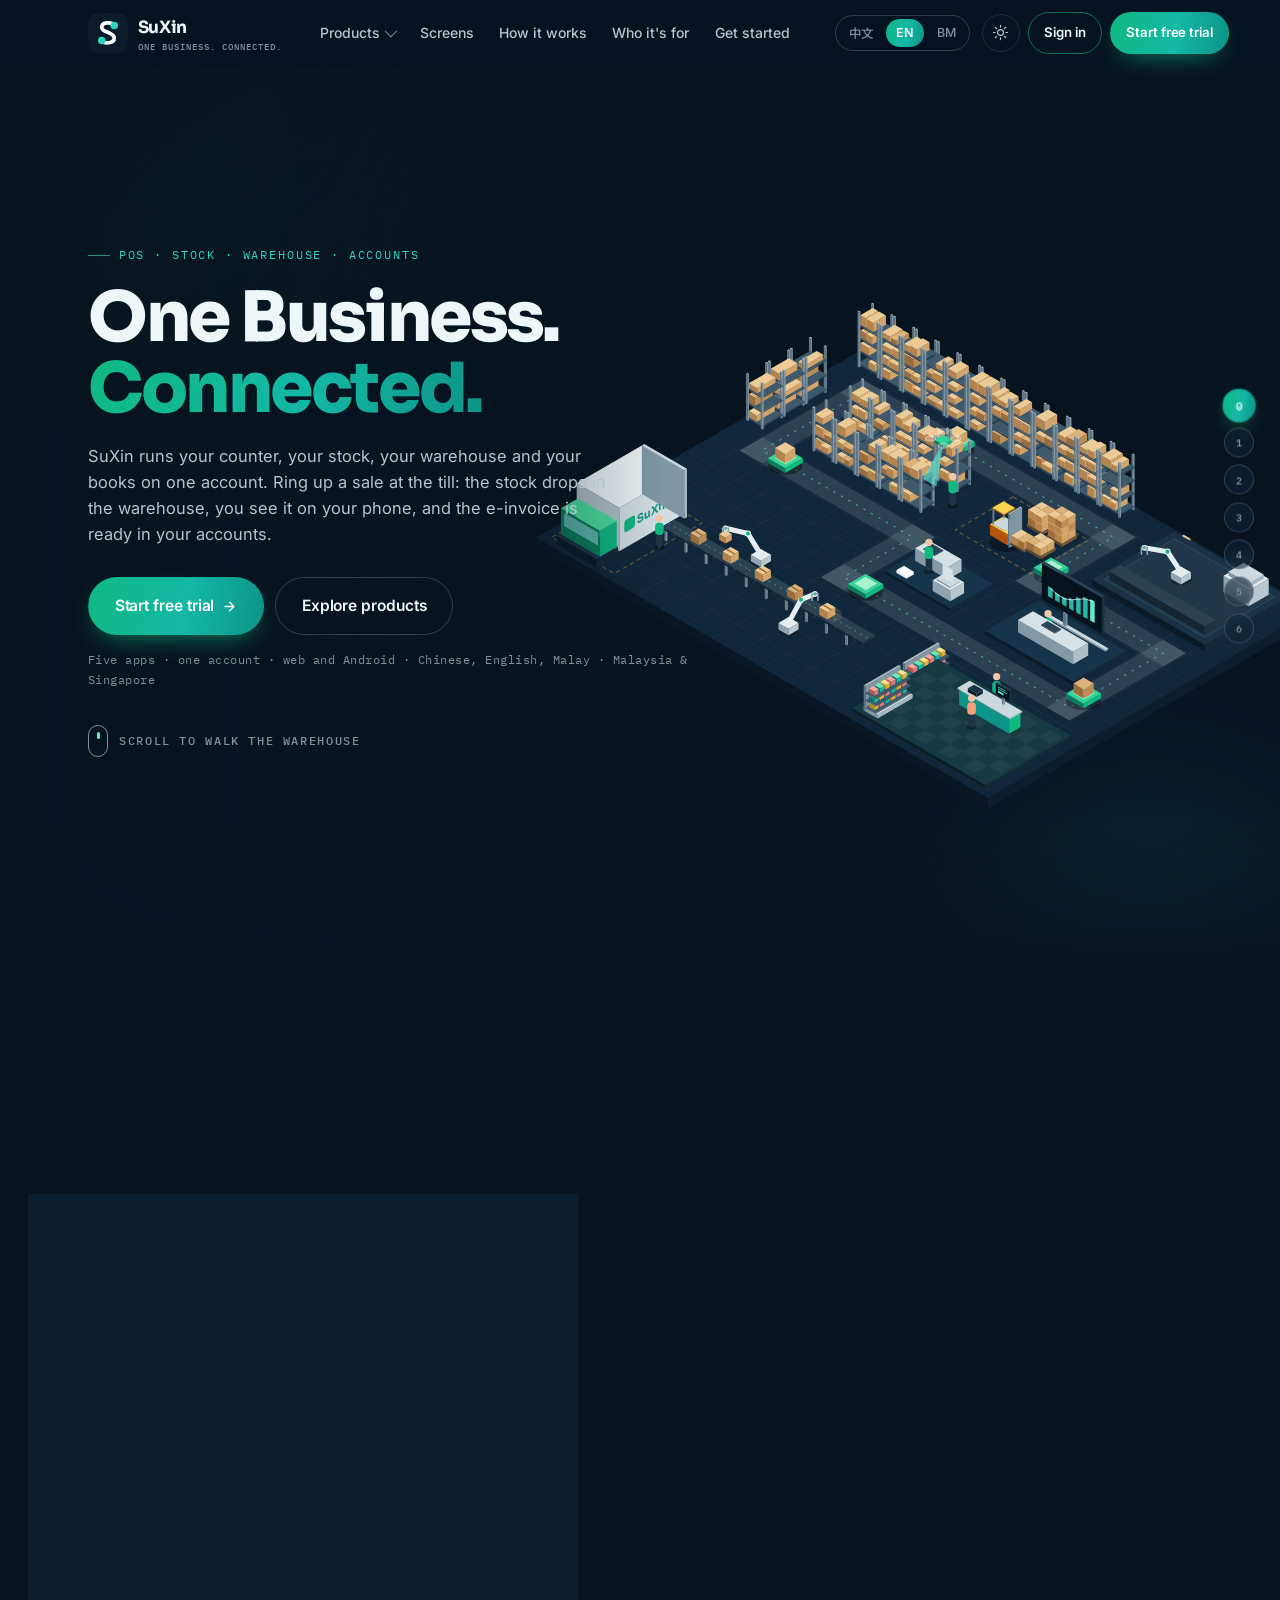
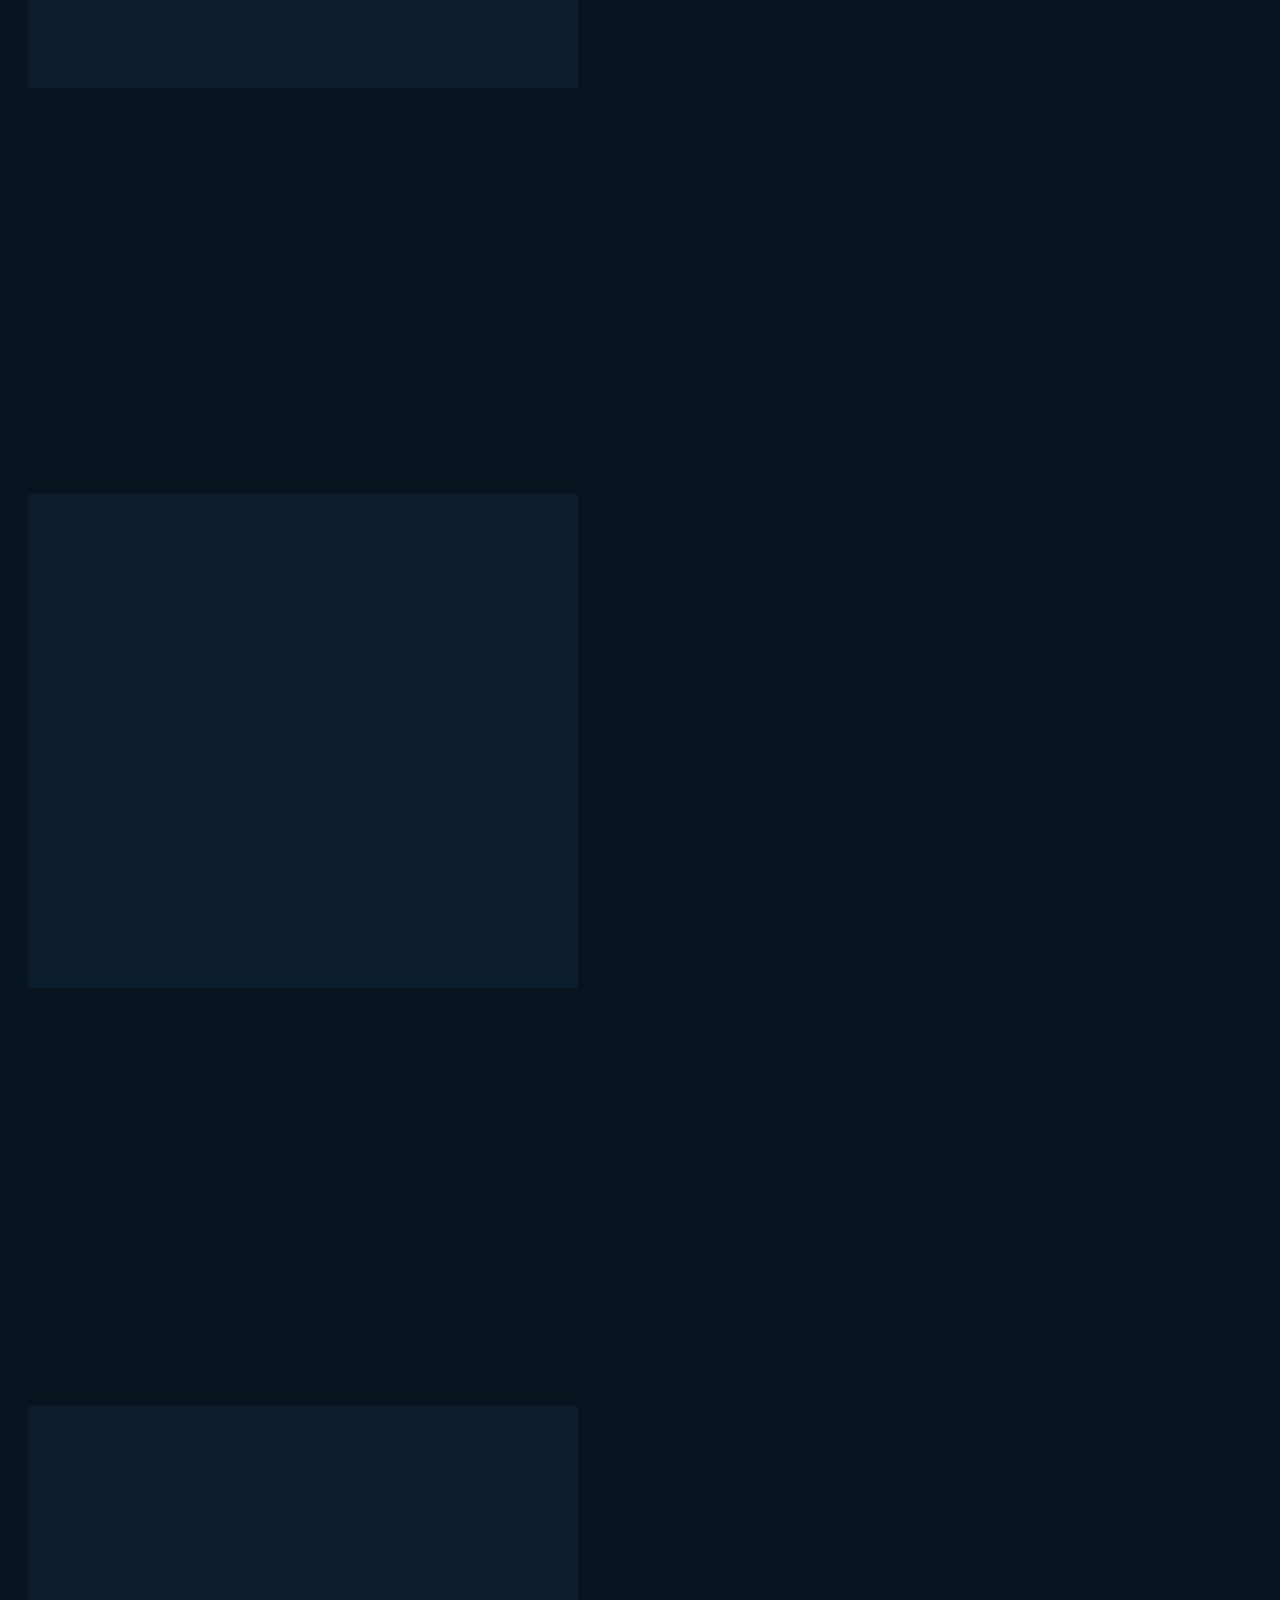
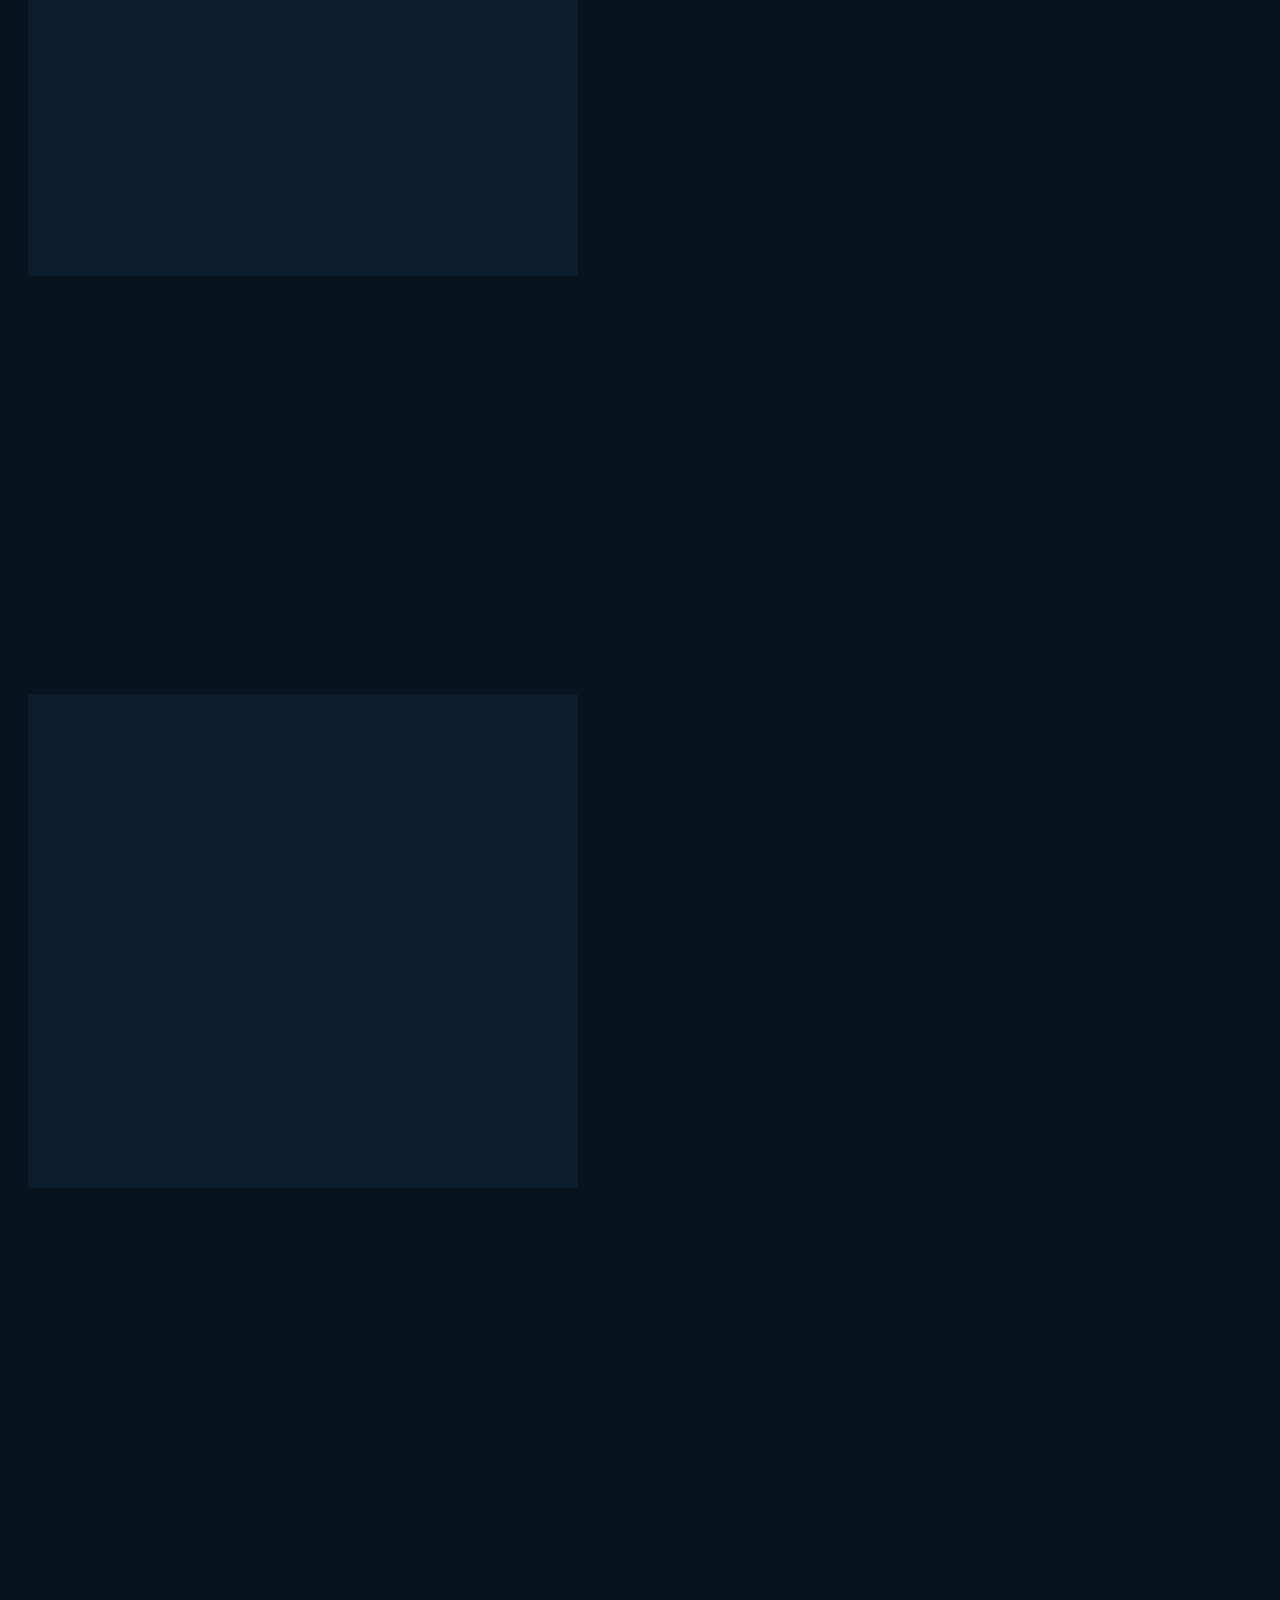
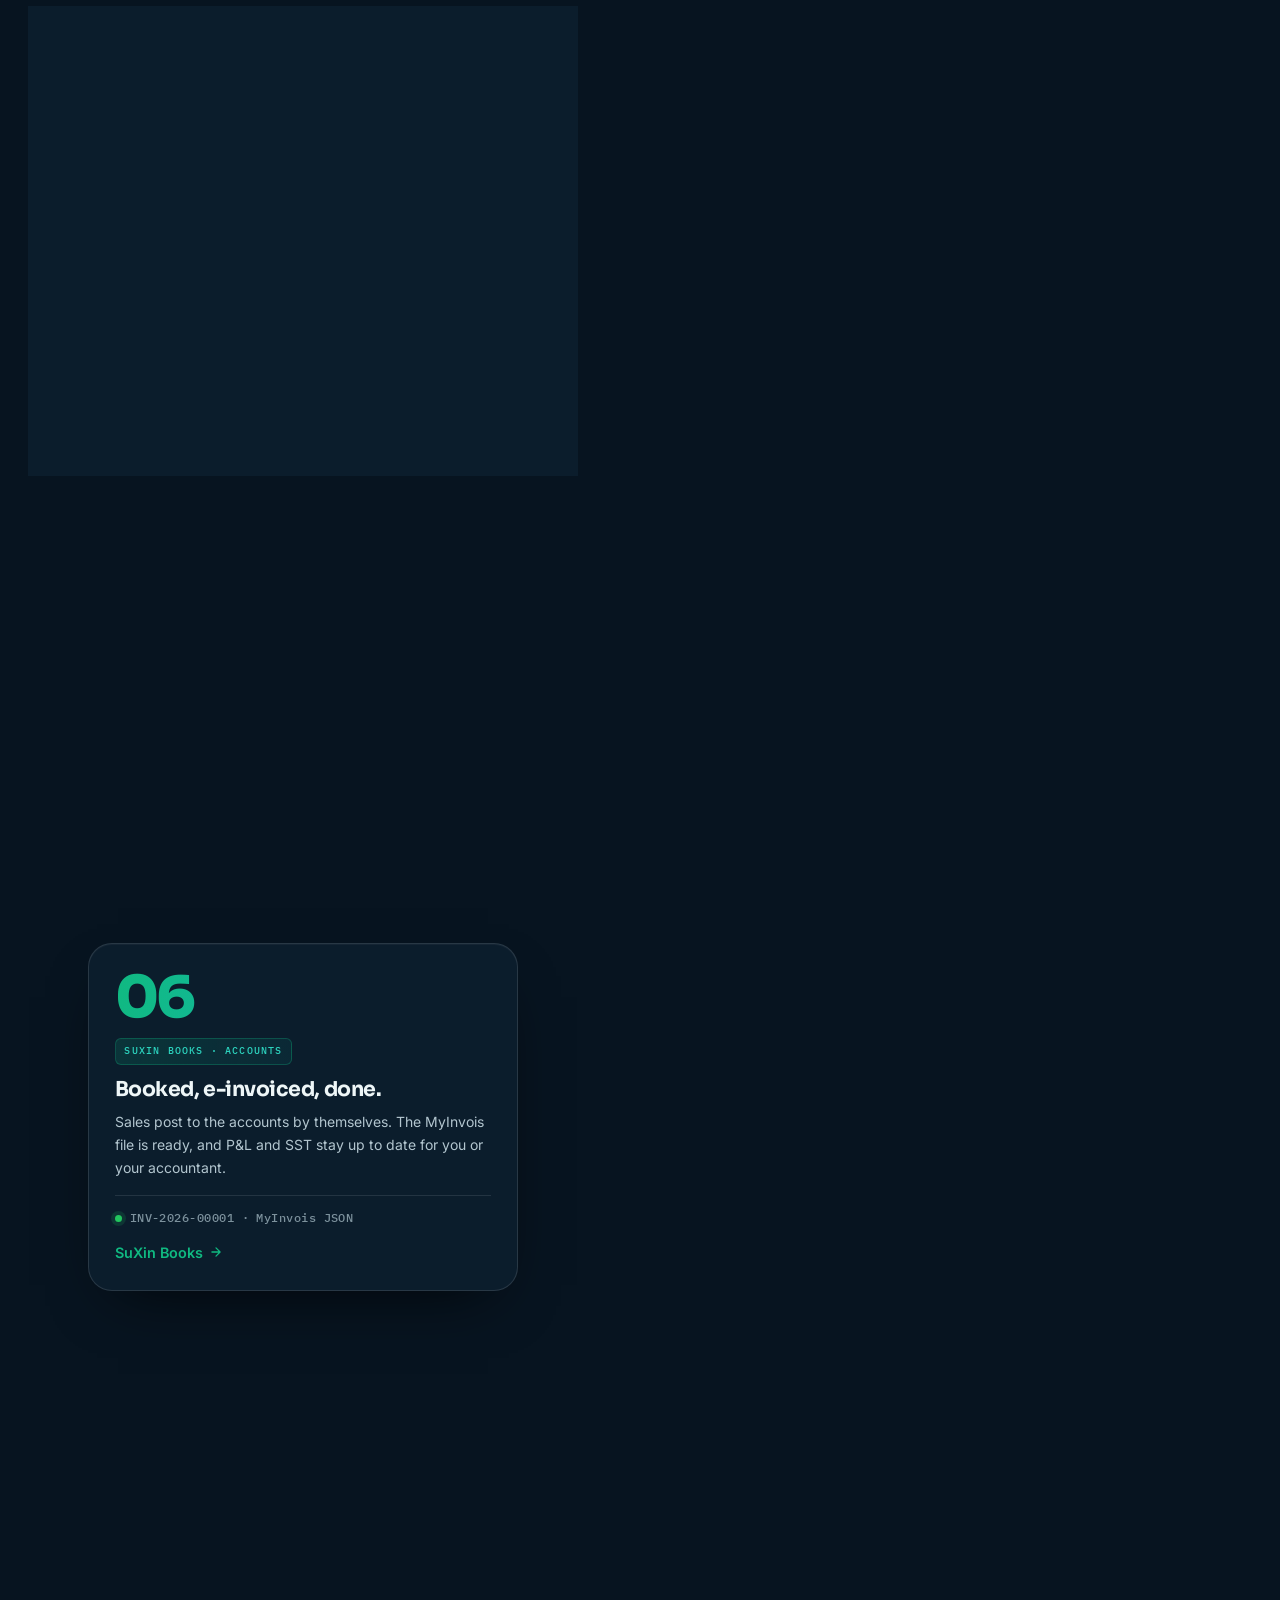
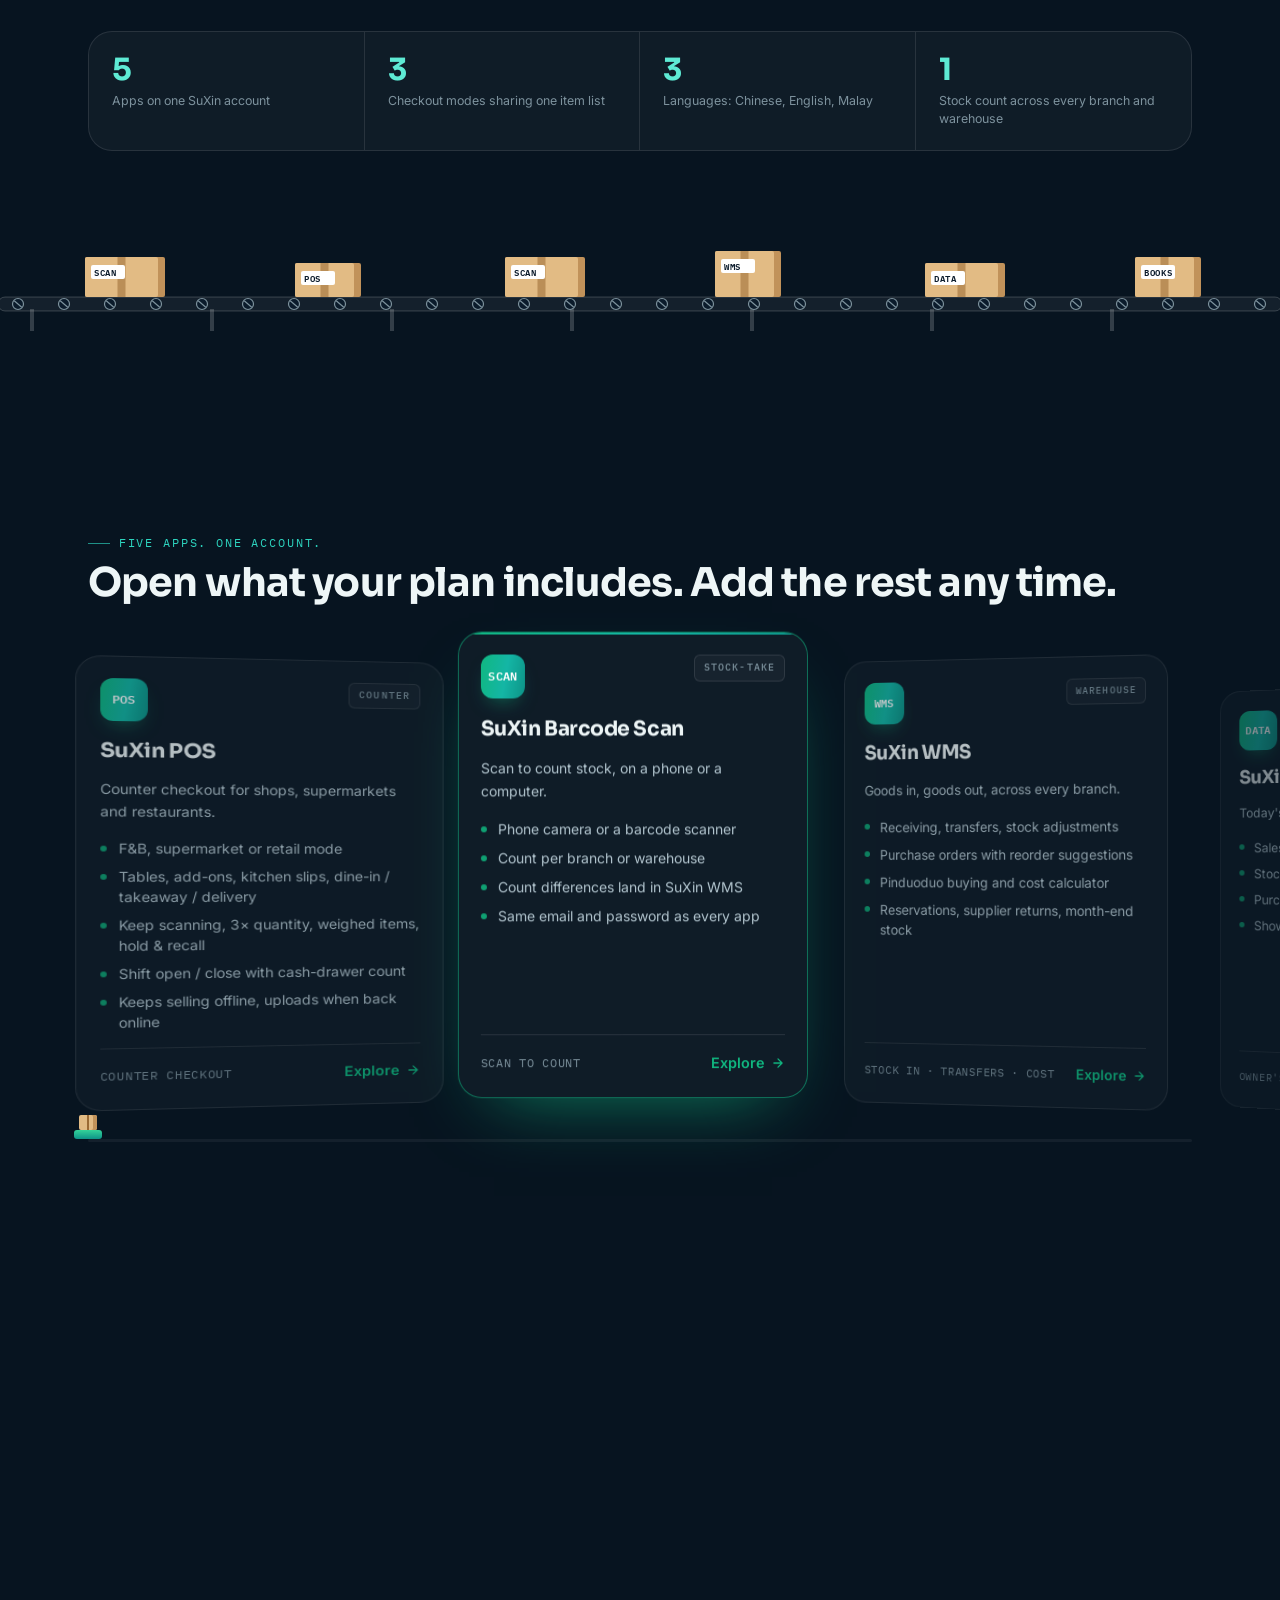
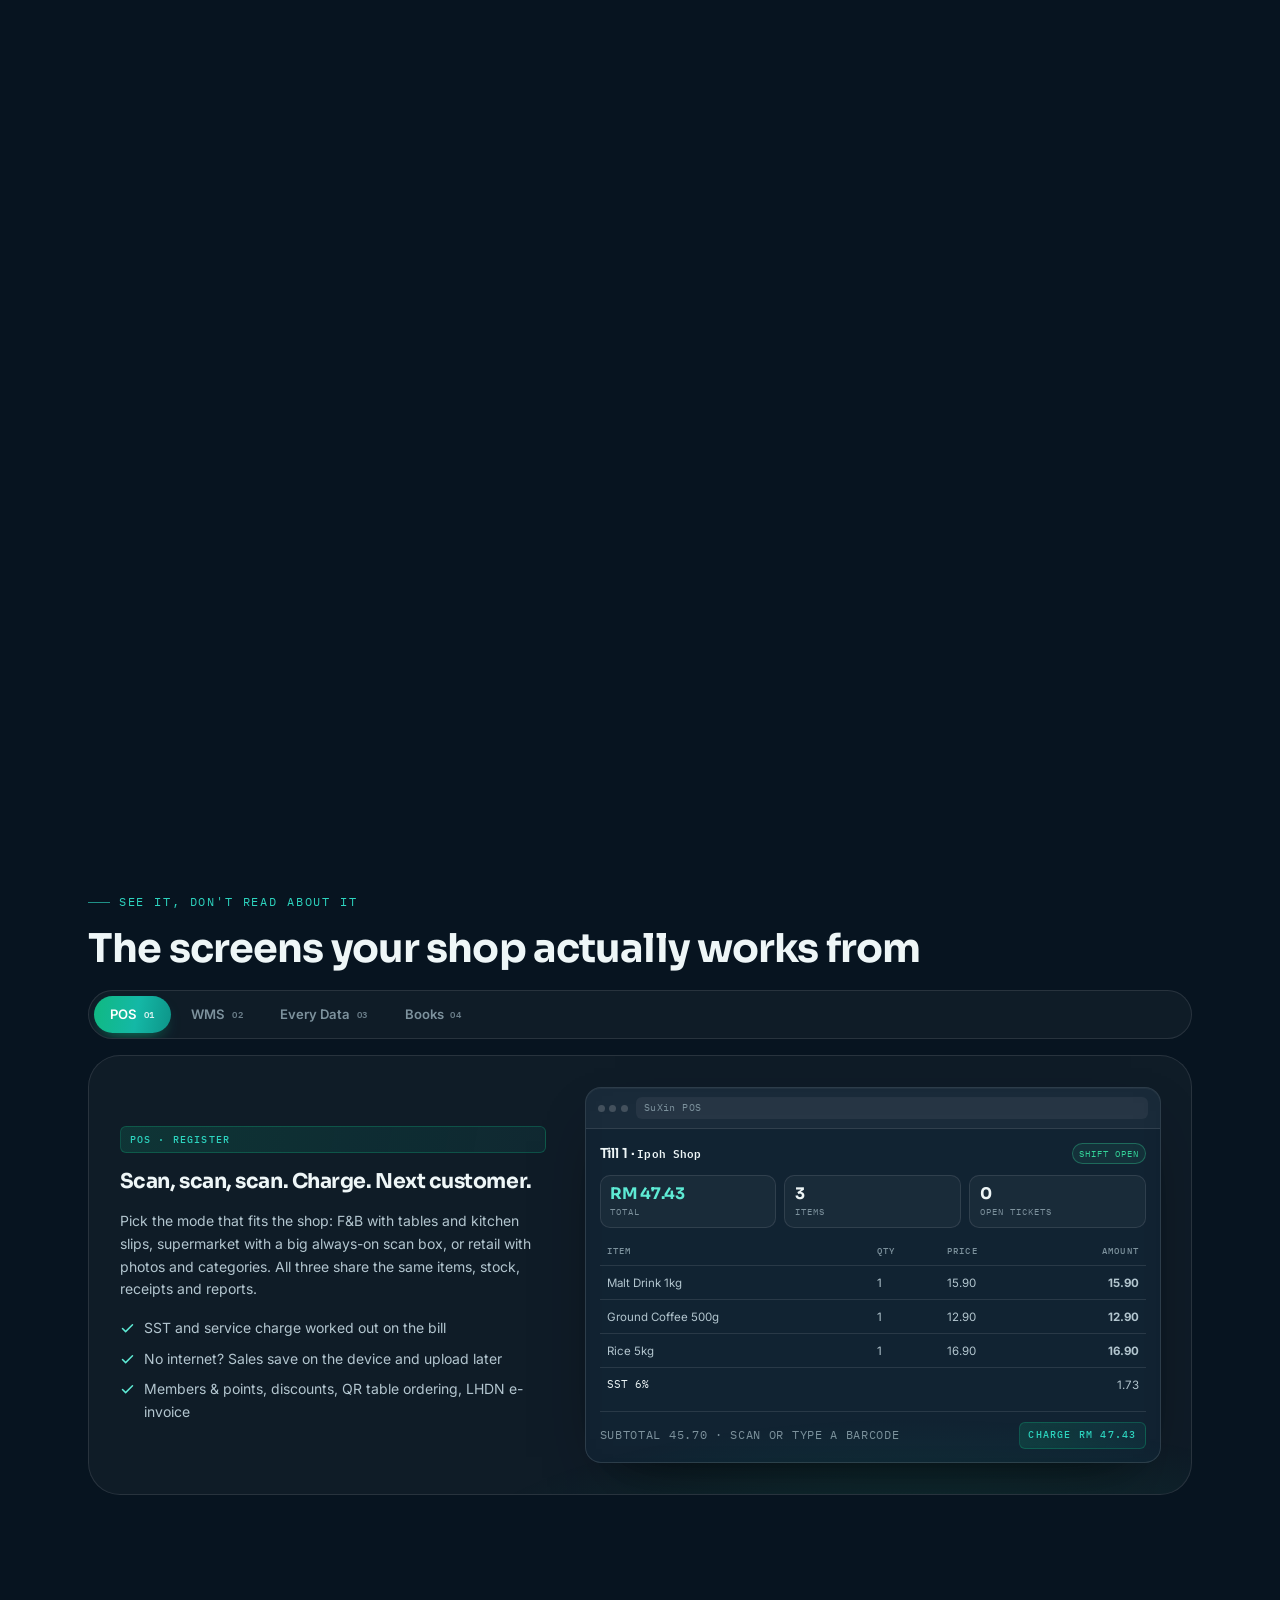
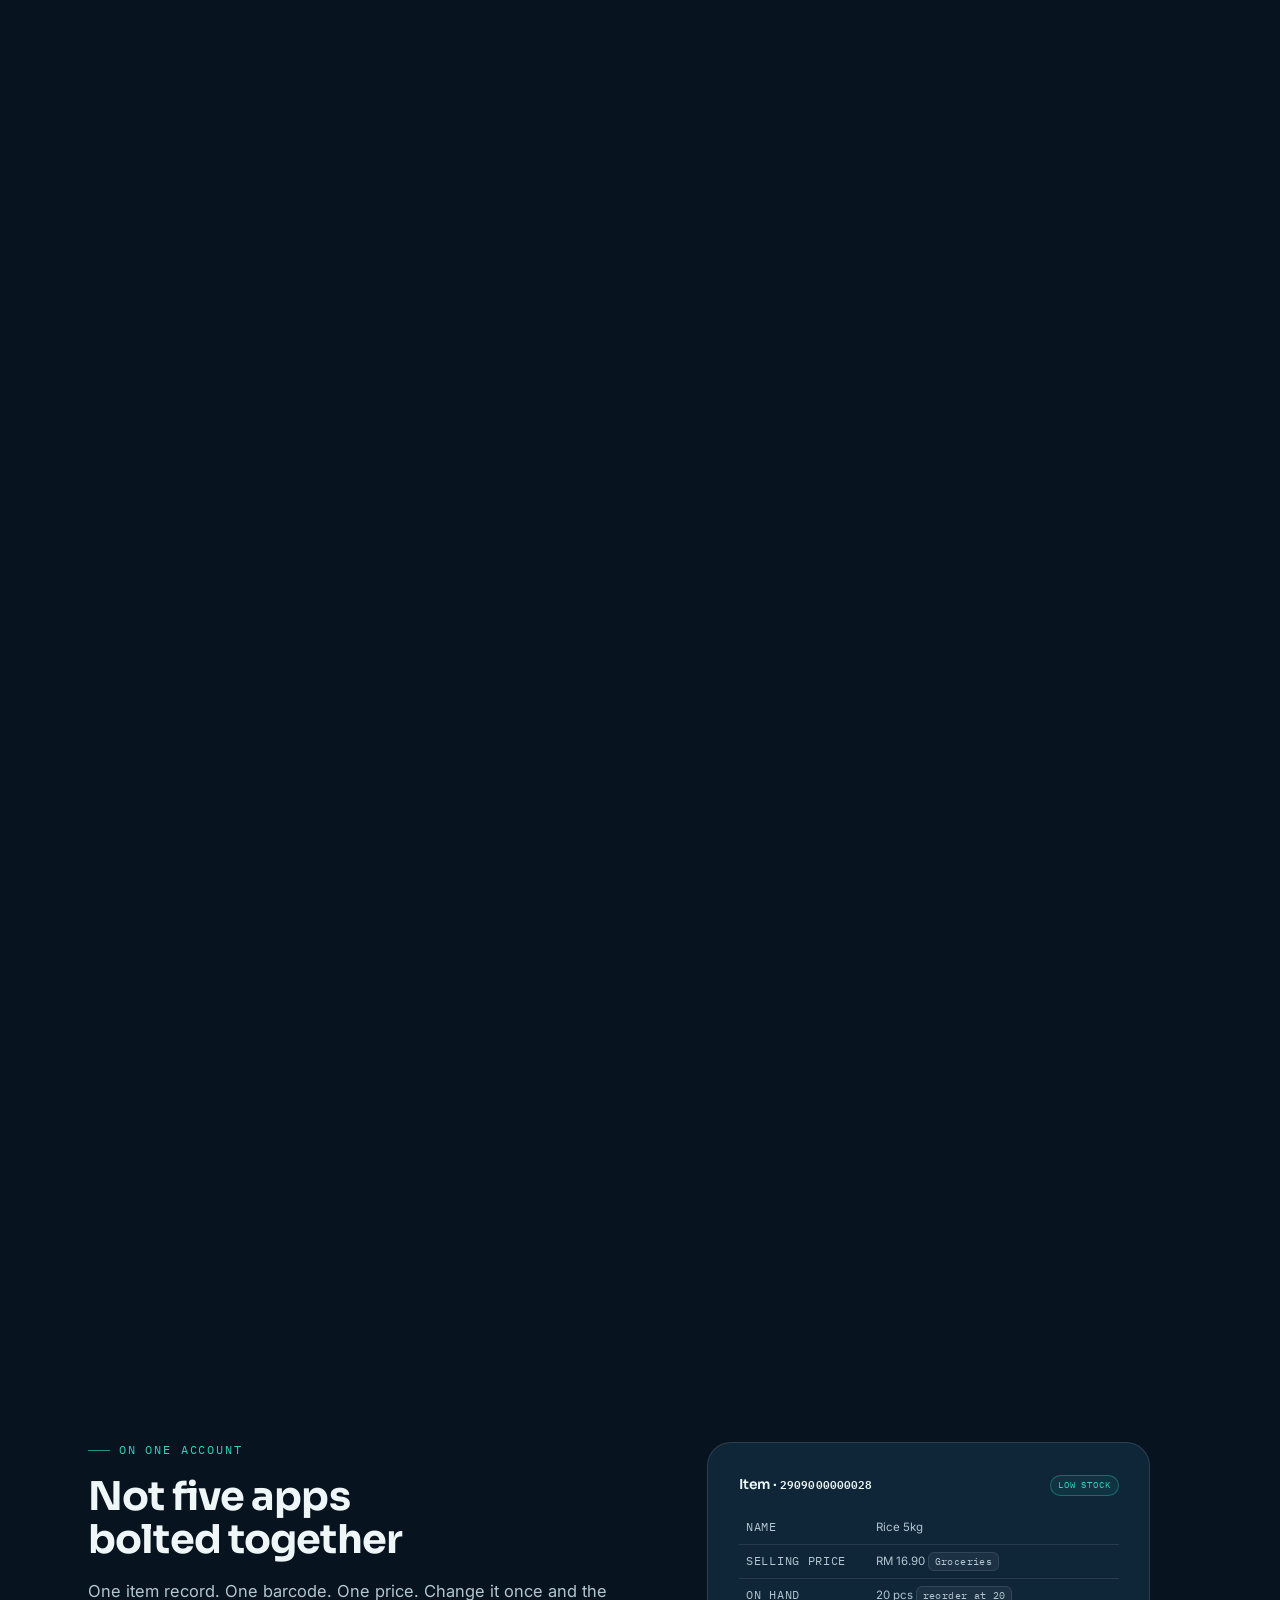
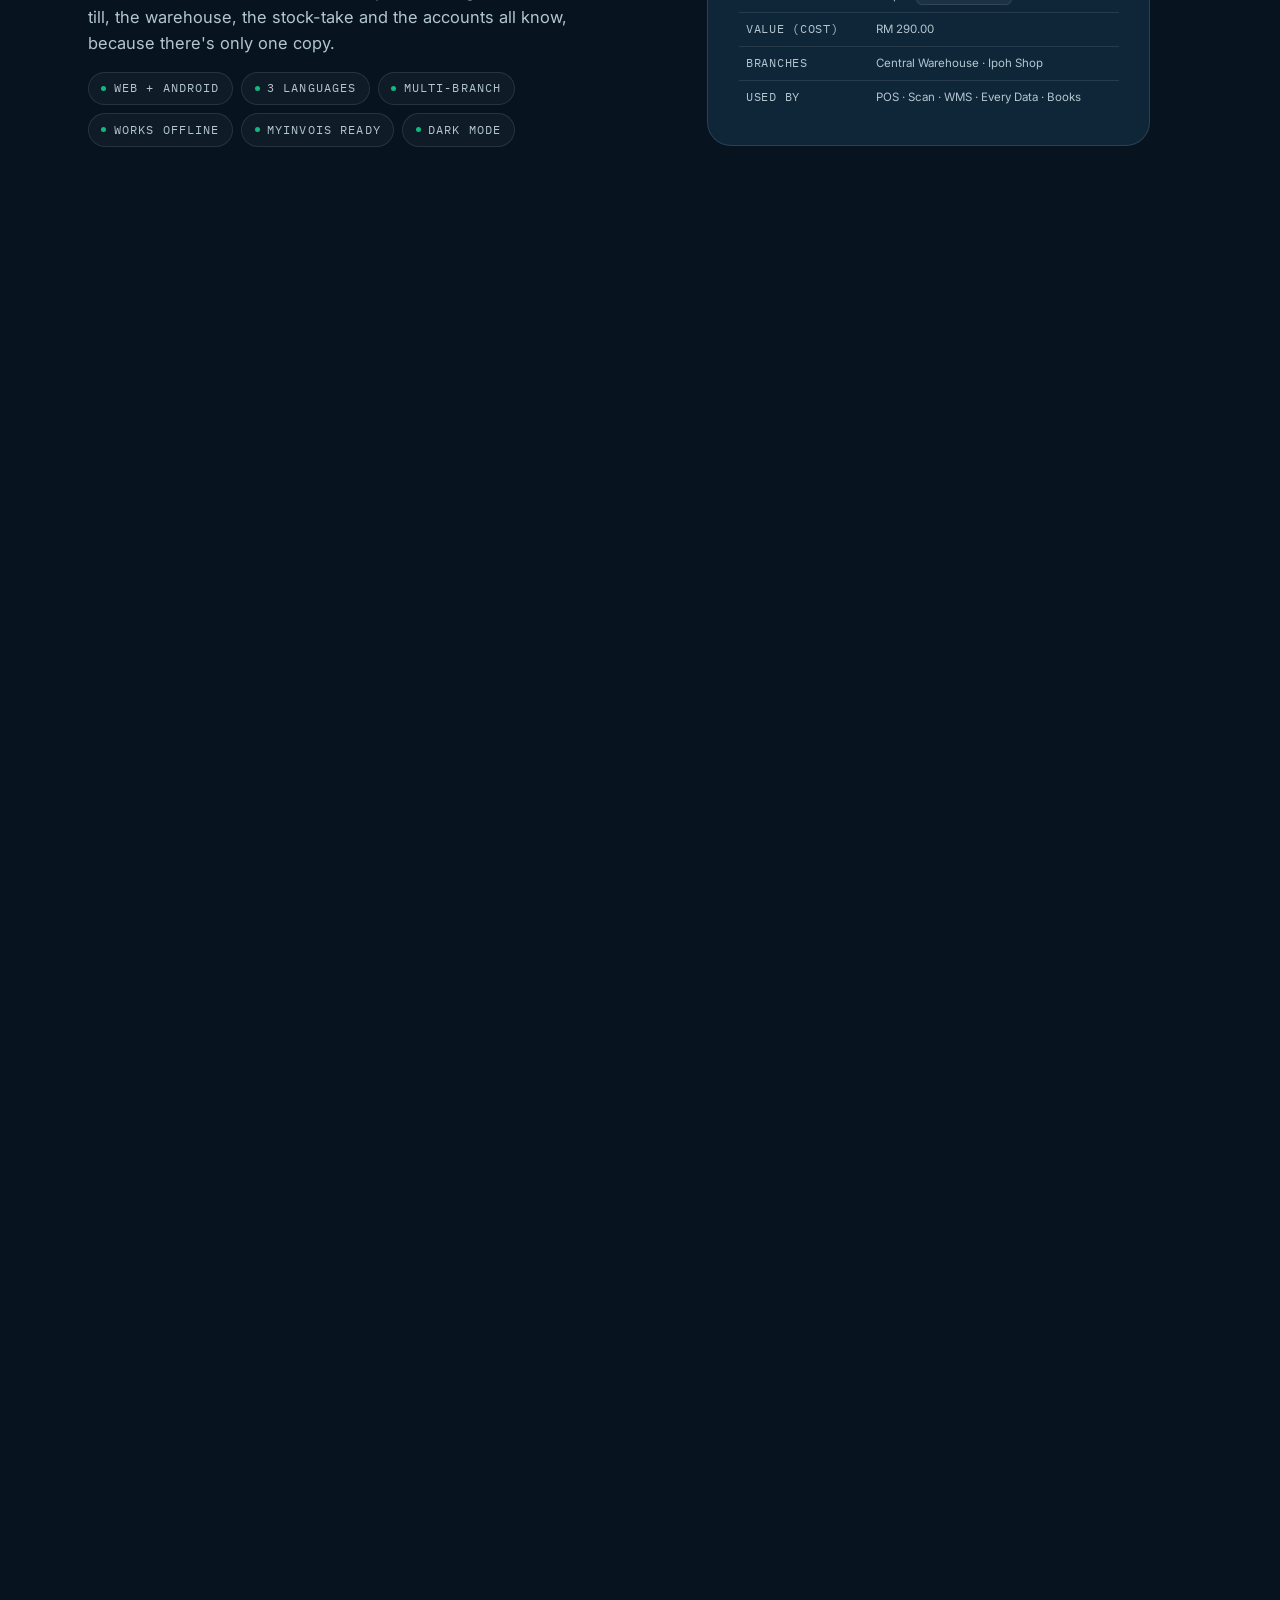
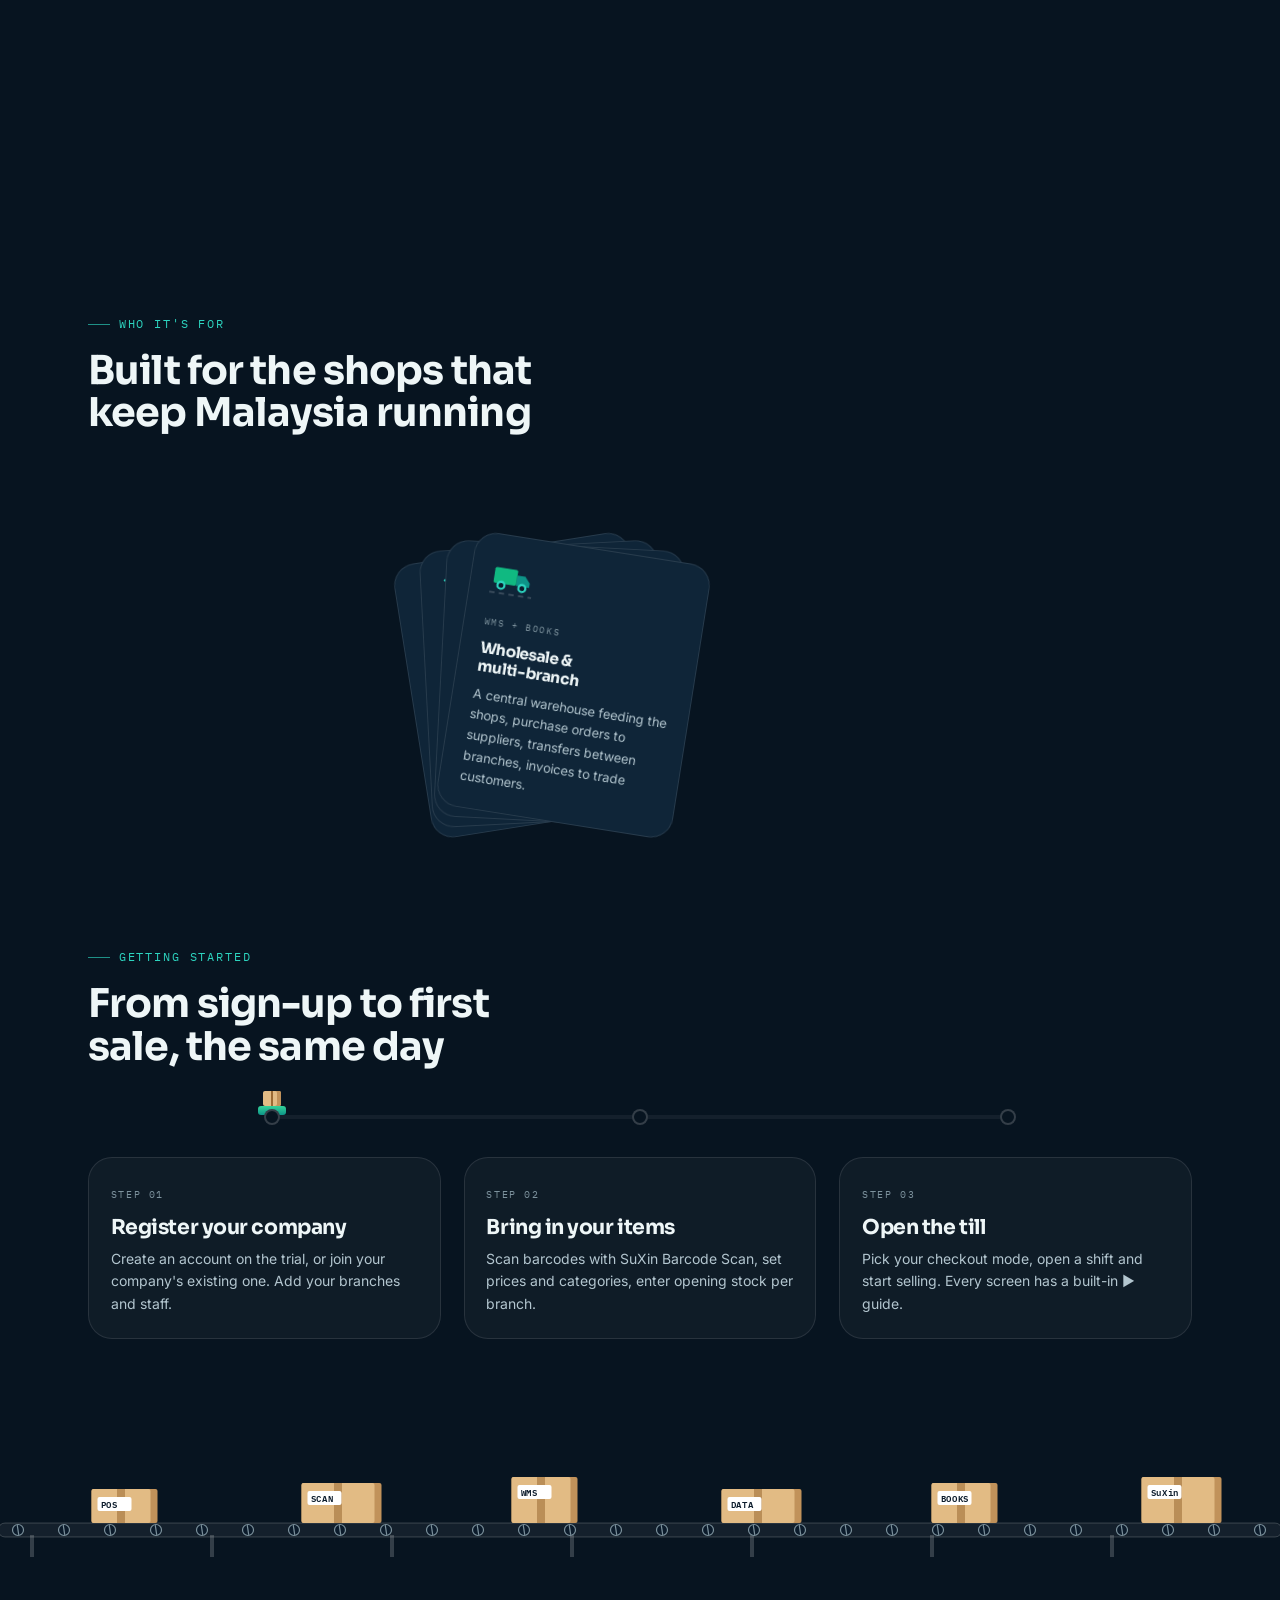
==== commit f7683e52: "Refactor code structure for improved readability and maintainability" ====
--- a/index.html
+++ b/index.html
@@ -20,6 +20,8 @@
 <link rel="stylesheet" href="https://fonts.googleapis.com/css2?family=Sora:wght@400;500;600;700;800&amp;family=Inter:wght@400;500;600;700&amp;family=IBM+Plex+Mono:wght@400;500;600&amp;family=Noto+Sans+SC:wght@400;500;700&amp;display=swap"/>
 <link rel="stylesheet" href="assets/site.css?v=a7d32435"/>
 <link rel="stylesheet" href="assets/suxin.css?v=b6dadbbd"/>
+<link rel="stylesheet" href="assets/home-scroll.css?v=d4cd99e8"/>
+<link rel="stylesheet" href="assets/warehouse.css?v=e04f817f"/>
 <script>
   // Apply the saved colour theme before first paint to avoid a flash.
   try { var t = localStorage.getItem('suxin-theme'); if (t === 'light') document.documentElement.setAttribute('data-theme', 'light'); } catch (e) {}
@@ -28,6 +30,7 @@
 </head>
 <body>
 <div class="site">
+<div class="scroll-prog" aria-hidden="true"></div>
 <a href="#main" class="skip">Skip to content</a>
 
 <header class="nav">
@@ -89,62 +92,105 @@
 <main id="main">
 <div class="page-in" id="top">
 
-<!-- HERO -->
-<section class="hero grid-bg">
-  <span class="glow ora" style="width:520px;height:520px;top:-180px;left:-120px"></span>
-  <span class="glow red" style="width:420px;height:420px;bottom:-200px;right:-80px"></span>
-  <div class="wrap hero-in">
-    <div>
-      <span class="eyebrow">POS · Stock · Warehouse · Accounts</span>
-      <h1 class="display">One Business. <span class="grad-tx">Connected.</span></h1>
-      <p class="lead">SuXin runs your counter, your stock, your warehouse and your books on one account. Ring up a sale at the till: the stock drops in the warehouse, you see it on your phone, and the e-invoice is ready in your accounts.</p>
-      <div class="hero-cta">
-        <a class="btn btn-primary btn-lg" href="#start">Start free trial
-          <svg viewBox="0 0 24 24" fill="none" stroke="currentColor" stroke-width="2.2" aria-hidden="true"><path d="M5 12h13M12 5l7 7-7 7" stroke-linecap="round" stroke-linejoin="round"></path></svg></a>
-        <a class="btn btn-ghost btn-lg" href="#products">Explore products</a>
-      </div>
-      <div class="chips hero-chips" role="list" aria-label="SuXin apps">
-        <span class="chip" role="listitem"><i class="dot"></i>POS</span>
-        <span class="chip" role="listitem"><i class="dot"></i>Barcode Scan</span>
-        <span class="chip" role="listitem"><i class="dot"></i>WMS</span>
-        <span class="chip" role="listitem"><i class="dot"></i>Every Data</span>
-        <span class="chip" role="listitem"><i class="dot"></i>Books</span>
-      </div>
-      <p class="hero-note">Five apps · one account · web and Android · Chinese, English, Malay · Malaysia &amp; Singapore</p>
-    </div>
-
-    <div class="trail-stage" aria-hidden="true">
-      <svg viewBox="0 0 560 560" role="presentation">
-        <defs>
-          <linearGradient id="trailGrad" x1="0" y1="0" x2="1" y2="1"><stop offset="0" stop-color="#10B981"></stop><stop offset=".55" stop-color="#14B8A6"></stop><stop offset="1" stop-color="#5EEAD4"></stop></linearGradient>
-          <radialGradient id="nodeG"><stop offset="0" stop-color="#5EEAD4"></stop><stop offset="1" stop-color="#10B981"></stop></radialGradient>
-        </defs>
-        <path class="trail-path" d="M72 154 C 20 250, 40 370, 120 500" stroke-dasharray="3 9"></path>
-        <path id="trailA" class="trail-path" d="M72 154 C 150 150, 212 130, 268 168 C 322 218, 236 268, 214 330 C 190 398, 320 424, 452 468"></path>
-        <path id="trailB" class="trail-path" d="M268 168 C 340 200, 420 214, 470 268" stroke-dasharray="2 8" opacity=".35"></path>
-        <use href="#trailA" class="trail-dash"></use>
-        <use href="#trailA" class="trail-dash b"></use>
-        <use href="#trailA" class="trail-dash c"></use>
-        <circle class="packet" r="4" fill="#5EEAD4"><animateMotion dur="6.2s" repeatCount="indefinite" rotate="auto"><mpath href="#trailA"></mpath></animateMotion></circle>
-        <circle class="packet" r="3.2" fill="#10B981"><animateMotion dur="6.2s" begin="-2.1s" repeatCount="indefinite"><mpath href="#trailA"></mpath></animateMotion></circle>
-        <circle class="packet" r="3.2" fill="#2DD4BF"><animateMotion dur="6.2s" begin="-4.2s" repeatCount="indefinite"><mpath href="#trailA"></mpath></animateMotion></circle>
-        <!-- Supplier -->
-        <g class="node" style="color:#10B981"><circle class="node-ring" cx="72" cy="154" r="17"></circle><circle cx="72" cy="154" r="8" fill="url(#nodeG)"></circle><text class="node-t" x="72" y="124" text-anchor="middle">SUPPLIER</text><text class="node-lab" x="72" y="188" text-anchor="middle">PURCHASE ORDER</text></g>
-        <!-- WMS -->
-        <g class="node" style="color:#2DD4BF"><circle class="node-ring" cx="268" cy="168" r="19"></circle><path d="M268 157l10 5.5v11L268 179l-10-5.5v-11zM258 162.5l10 5.5 10-5.5M268 168v11" fill="none" stroke="#2DD4BF" stroke-width="1.7" stroke-linejoin="round"></path><text class="node-t" x="268" y="132" text-anchor="middle">SUXIN WMS</text><text class="node-lab" x="268" y="206" text-anchor="middle">RECEIVE · STOCK</text></g>
-        <!-- POS -->
-        <g class="node" style="color:#14B8A6"><circle class="node-ring" cx="214" cy="330" r="19"></circle><path d="M203 322h3l3 12h12l3-9h-16M211 339h.1M220 339h.1" fill="none" stroke="#14B8A6" stroke-width="1.9" stroke-linecap="round" stroke-linejoin="round"></path><text class="node-t" x="214" y="298" text-anchor="middle">SUXIN POS</text><text class="node-lab" x="214" y="368" text-anchor="middle">COUNTER SALE</text></g>
-        <!-- Books -->
-        <g class="node" style="color:#5EEAD4"><circle class="node-ring" cx="452" cy="468" r="19"></circle><path d="M444 458h12l4 4v15h-16zM448 466h8M448 471h8" fill="none" stroke="#5EEAD4" stroke-width="1.7" stroke-linejoin="round"></path><text class="node-t" x="452" y="436" text-anchor="middle">SUXIN BOOKS</text><text class="node-lab" x="452" y="506" text-anchor="middle">MYINVOIS</text></g>
-        <!-- Every Data -->
-        <g class="node" style="color:#7D929D"><circle class="node-ring" cx="470" cy="268" r="14"></circle><path d="M464 273l4-5 3 3 5-6" fill="none" stroke="#7D929D" stroke-width="1.6" stroke-linecap="round" stroke-linejoin="round"></path><text class="node-lab" x="470" y="242" text-anchor="middle">EVERY DATA</text></g>
-      </svg>
-      <div class="hero-floats">
-        <div class="fpm a"><span class="k">Today's sales</span><span class="v">RM <span data-count="1273.16" data-dec="2">1,273.16</span></span><span class="d">▲ 35 receipts · Every Data</span></div>
-        <div class="fpm b"><span class="k">Stock value (cost)</span><span class="v">RM <span data-count="2129" data-dec="2">2,129.00</span></span><span class="d">SuXin WMS · 2 low stock</span></div>
-        <div class="fpm c"><span class="k">Checkout modes</span><span class="v"><em><span data-count="3">3</span></em> in 1</span><span class="d">F&amp;B · Supermarket · Retail</span></div>
-      </div>
-    </div>
+<!-- STORY: the animated warehouse stays pinned while the steps scroll over it -->
+<section class="story" aria-label="How SuXin works, from the dock to the books">
+  <div class="story-stage">
+    <span class="glow ora" style="width:520px;height:520px;top:-180px;left:-120px"></span>
+    <span class="glow red" style="width:420px;height:420px;bottom:-200px;right:-80px"></span>
+    <div class="story-scene"></div>
+    <nav class="story-rail" aria-label="Story steps">
+      <a href="#top" aria-label="Start">0</a><a href="#flow" aria-label="Receive">1</a><a href="#step-2" aria-label="Store">2</a><a href="#step-3" aria-label="Count">3</a><a href="#step-4" aria-label="Sell">4</a><a href="#step-5" aria-label="See">5</a><a href="#step-6" aria-label="Book">6</a>
+    </nav>
+  </div>
+  <div class="story-steps">
+  <div class="story-step" data-cam="11.5,17,0.92" data-cam-m="17,13,1" data-ring="0">
+    <div class="wrap">
+      <div class="story-hero">
+        <span class="eyebrow">POS · Stock · Warehouse · Accounts</span>
+        <h1 class="display">One Business. <span class="grad-tx">Connected.</span></h1>
+        <p class="lead">SuXin runs your counter, your stock, your warehouse and your books on one account. Ring up a sale at the till: the stock drops in the warehouse, you see it on your phone, and the e-invoice is ready in your accounts.</p>
+        <div class="hero-cta">
+          <a class="btn btn-primary btn-lg" href="#start">Start free trial
+            <svg viewBox="0 0 24 24" fill="none" stroke="currentColor" stroke-width="2.2" aria-hidden="true"><path d="M5 12h13M12 5l7 7-7 7" stroke-linecap="round" stroke-linejoin="round"></path></svg></a>
+          <a class="btn btn-ghost btn-lg" href="#products">Explore products</a>
+        </div>
+        <p class="hero-note">Five apps · one account · web and Android · Chinese, English, Malay · Malaysia &amp; Singapore</p>
+        <div class="scroll-hint" aria-hidden="true"><span class="mouse"></span><span>Scroll to walk the warehouse</span></div>
+      </div>
+    </div>
+  </div>
+  <div class="story-step" id="flow" data-cam="10,21,1.9" data-ring="3.2">
+    <div class="wrap">
+      <article class="story-card">
+        <span class="story-num" aria-hidden="true">01</span>
+        <span class="badge">SuXin WMS · Receiving</span>
+        <h2 class="h3">Stock arrives. Every carton counted in.</h2>
+        <p>The lorry backs into the dock, the purchase order is ticked off line by line, and the landed cost is worked out as the cartons roll down the belt.</p>
+        <div class="story-meta"><i></i><span>PO-261003-0915-MJ · 24 / 24</span></div>
+        <a class="link-arrow" href="products/wms/">SuXin WMS <svg viewBox="0 0 24 24" fill="none" stroke="currentColor" stroke-width="2.2" aria-hidden="true"><path d="M5 12h13M12 5l7 7-7 7" stroke-linecap="round" stroke-linejoin="round"></path></svg></a>
+      </article>
+    </div>
+  </div>
+  <div class="story-step" id="step-2" data-cam="15,6,1.65" data-ring="4">
+    <div class="wrap">
+      <article class="story-card">
+        <span class="story-num" aria-hidden="true">02</span>
+        <span class="badge">SuXin WMS · Stock</span>
+        <h2 class="h3">Every shelf, every branch, one stock count.</h2>
+        <p>Put away by shelf and warehouse. Transfers move stock from the central warehouse to the shops, and every move is recorded on both sides.</p>
+        <div class="story-meta"><i></i><span>Central Warehouse → Ipoh Shop</span></div>
+        <a class="link-arrow" href="products/wms/">SuXin WMS <svg viewBox="0 0 24 24" fill="none" stroke="currentColor" stroke-width="2.2" aria-hidden="true"><path d="M5 12h13M12 5l7 7-7 7" stroke-linecap="round" stroke-linejoin="round"></path></svg></a>
+      </article>
+    </div>
+  </div>
+  <div class="story-step" id="step-3" data-cam="9.2,7,2.3" data-ring="2.6">
+    <div class="wrap">
+      <article class="story-card">
+        <span class="story-num" aria-hidden="true">03</span>
+        <span class="badge">SuXin Barcode Scan · Stock-take</span>
+        <h2 class="h3">Scan the shelf. The count fixes itself.</h2>
+        <p>Walk the aisle with a phone camera or a barcode scanner. Differences go straight into SuXin WMS, so the number on screen matches the shelf.</p>
+        <div class="story-meta"><i></i><span>2909000000028 · Rice 5kg · 20 → 19</span></div>
+        <a class="link-arrow" href="products/barcode-scan/">SuXin Barcode Scan <svg viewBox="0 0 24 24" fill="none" stroke="currentColor" stroke-width="2.2" aria-hidden="true"><path d="M5 12h13M12 5l7 7-7 7" stroke-linecap="round" stroke-linejoin="round"></path></svg></a>
+      </article>
+    </div>
+  </div>
+  <div class="story-step" id="step-4" data-cam="30,21.5,2.1" data-ring="3.2">
+    <div class="wrap">
+      <article class="story-card">
+        <span class="story-num" aria-hidden="true">04</span>
+        <span class="badge">SuXin POS · Counter</span>
+        <h2 class="h3">Sold at the counter. Stock drops at once.</h2>
+        <p>Scan, scan, charge. SST goes on the bill, the receipt prints, and the item leaves that branch's stock the moment it's paid, even offline.</p>
+        <div class="story-meta"><i></i><span>RM 47.43 · 261010-025937-DX</span></div>
+        <a class="link-arrow" href="products/pos/">SuXin POS <svg viewBox="0 0 24 24" fill="none" stroke="currentColor" stroke-width="2.2" aria-hidden="true"><path d="M5 12h13M12 5l7 7-7 7" stroke-linecap="round" stroke-linejoin="round"></path></svg></a>
+      </article>
+    </div>
+  </div>
+  <div class="story-step" id="step-5" data-cam="28.2,12.4,2.4" data-ring="2.6">
+    <div class="wrap">
+      <article class="story-card">
+        <span class="story-num" aria-hidden="true">05</span>
+        <span class="badge">SuXin Every Data · Owner's view</span>
+        <h2 class="h3">The owner sees it, from anywhere.</h2>
+        <p>Today's sales, receipts, low stock and purchase orders waiting, live on Every Data. Check it from your phone between suppliers.</p>
+        <div class="story-meta"><i></i><span>RM 1,273.16 · ▲ 35</span></div>
+        <a class="link-arrow" href="products/every-data/">SuXin Every Data <svg viewBox="0 0 24 24" fill="none" stroke="currentColor" stroke-width="2.2" aria-hidden="true"><path d="M5 12h13M12 5l7 7-7 7" stroke-linecap="round" stroke-linejoin="round"></path></svg></a>
+      </article>
+    </div>
+  </div>
+  <div class="story-step" id="step-6" data-cam="19,12.8,2.5" data-ring="2.2">
+    <div class="wrap">
+      <article class="story-card">
+        <span class="story-num" aria-hidden="true">06</span>
+        <span class="badge">SuXin Books · Accounts</span>
+        <h2 class="h3">Booked, e-invoiced, done.</h2>
+        <p>Sales post to the accounts by themselves. The MyInvois file is ready, and P&amp;L and SST stay up to date for you or your accountant.</p>
+        <div class="story-meta"><i></i><span>INV-2026-00001 · MyInvois JSON</span></div>
+        <a class="link-arrow" href="products/books/">SuXin Books <svg viewBox="0 0 24 24" fill="none" stroke="currentColor" stroke-width="2.2" aria-hidden="true"><path d="M5 12h13M12 5l7 7-7 7" stroke-linecap="round" stroke-linejoin="round"></path></svg></a>
+      </article>
+    </div>
+  </div>
   </div>
 </section>
 
@@ -159,17 +205,18 @@
     </div>
   </div>
 </section>
-<hr class="rule"/>
+<div class="belt" aria-hidden="true"></div>
 
 <!-- PRODUCTS -->
-<section class="sec" id="products">
+<section class="sec hpin" id="products">
+  <div class="hpin-sticky">
   <div class="wrap">
     <div class="sec-head rv">
       <span class="eyebrow">Five apps. One account.</span>
       <h2 class="h2">Open what your plan includes. Add the rest any time.</h2>
       <p class="lead">One sign-in for everything. The till, the stock-take, the warehouse, the owner's dashboard and the accounts all read the same items, the same branches and the same receipts.</p>
     </div>
-    <div class="grid g3">
+    <div class="grid g3 hpin-track">
       <a class="card pcard rv" id="pos" href="products/pos/"><span class="glowline"></span>
         <div class="pcard-top"><span class="pcard-tag">POS</span><span class="badge neutral">Counter</span></div>
         <h3 class="h3">SuXin POS</h3>
@@ -238,11 +285,14 @@
         <div class="pcard-foot"><span class="mono dim">One account for all</span><span class="link-arrow">Get started <svg viewBox="0 0 24 24" fill="none" stroke="currentColor" stroke-width="2.2" aria-hidden="true"><path d="M5 12h13M12 5l7 7-7 7" stroke-linecap="round" stroke-linejoin="round"></path></svg></span></div>
       </a>
     </div>
+    <div class="hpin-bar" aria-hidden="true"><i></i><b class="hpin-cart"></b></div>
+  </div>
   </div>
 </section>
 
 <!-- SCREENS -->
-<section class="sec sec-tight pt-0" id="screens">
+<section class="sec sec-tight pt-0 scr-pin" id="screens">
+  <div class="pin-sticky">
   <div class="wrap">
     <div class="sec-head rv">
       <span class="eyebrow">See it, don't read about it</span>
@@ -385,44 +435,12 @@
     </div>
     <p class="hero-note mt-4">Previews use sample records from SuXin's demo company.</p>
   </div>
-</section>
-
-<!-- FLOW -->
-<section class="sec grid-bg border-t border-(--line)" id="flow">
-  <span class="glow gold" style="width:460px;height:460px;top:10%;left:40%"></span>
-  <div class="wrap">
-    <div class="sec-head center rv">
-      <span class="eyebrow no-rule">How it fits together</span>
-      <h2 class="h2">One sale. Every app knows. Zero re-typing.</h2>
-      <p class="lead">Stock comes in through the warehouse, goes out at the till, shows up on the owner's phone and lands in the accounts. SuXin Barcode Scan keeps the count honest underneath it all.</p>
-    </div>
-    <div class="colony rv d1" aria-hidden="true">
-      <svg viewBox="0 0 1000 300" role="presentation">
-        <defs><linearGradient id="colG" x1="0" y1="0" x2="1" y2="0"><stop offset="0" stop-color="#10B981"></stop><stop offset="1" stop-color="#0D9488"></stop></linearGradient></defs>
-        <path id="colPath" d="M90 118 H910" fill="none" stroke="url(#colG)" stroke-width="2" opacity=".5"></path>
-        <path class="trail-dash" d="M90 118 H910" fill="none"></path>
-        <path class="trail-dash b" d="M90 118 H910" fill="none"></path>
-        <circle class="packet" r="4" fill="#5EEAD4"><animateMotion dur="7s" repeatCount="indefinite"><mpath href="#colPath"></mpath></animateMotion></circle>
-        <circle class="packet" r="3" fill="#fff" opacity=".9"><animateMotion dur="7s" begin="-3.4s" repeatCount="indefinite"><mpath href="#colPath"></mpath></animateMotion></circle>
-        <path d="M90 232 H910" fill="none" stroke="#5EEAD4" stroke-width="1.4" stroke-dasharray="4 8" opacity=".45"></path>
-        <text class="node-lab tracking-[0.2em]" x="500" y="264" text-anchor="middle">SUXIN BARCODE SCAN · ONE ITEM LIST · ONE STOCK COUNT · EVERY BRANCH</text>
-        <g class="node" style="color:#10B981"><circle cx="90" cy="118" r="26" fill="none" stroke="#10B981" stroke-width="2"></circle><text class="node-code" x="90" y="124" text-anchor="middle" fill="#10B981" font-size="15">WMS</text><text class="node-t" x="90" y="66" text-anchor="middle">Stock received</text><text class="node-lab" x="90" y="180" text-anchor="middle">WAREHOUSE</text></g>
-        <g class="node" style="color:#2DD4BF"><circle cx="363" cy="118" r="26" fill="none" stroke="#2DD4BF" stroke-width="2"></circle><text class="node-code" x="363" y="124" text-anchor="middle" fill="#2DD4BF" font-size="15">POS</text><text class="node-t" x="363" y="66" text-anchor="middle">Sold at the counter</text><text class="node-lab" x="363" y="180" text-anchor="middle">SHOP / KOPITIAM</text></g>
-        <g class="node" style="color:#14B8A6"><circle cx="637" cy="118" r="26" fill="none" stroke="#14B8A6" stroke-width="2"></circle><text class="node-code" x="637" y="124" text-anchor="middle" fill="#14B8A6" font-size="13">DATA</text><text class="node-t" x="637" y="66" text-anchor="middle">Owner sees it</text><text class="node-lab" x="637" y="180" text-anchor="middle">EVERY DATA</text></g>
-        <g class="node" style="color:#5EEAD4"><circle cx="910" cy="118" r="26" fill="none" stroke="#5EEAD4" stroke-width="2"></circle><text class="node-code" x="910" y="124" text-anchor="middle" fill="#5EEAD4" font-size="12">BOOKS</text><text class="node-t" x="910" y="66" text-anchor="middle">Booked &amp; e-invoiced</text><text class="node-lab" x="910" y="180" text-anchor="middle">ACCOUNTS</text></g>
-      </svg>
-    </div>
-    <div class="chains rv d2">
-      <div class="c"><b>Stock received</b><span>Purchase order received into the warehouse, costs worked out, stock moved to the shops.</span></div>
-      <div class="c"><b>Sold at the counter</b><span>Scanned at the till, SST added, stock drops at that branch the moment it's paid.</span></div>
-      <div class="c"><b>Owner sees it</b><span>Today's sales, receipts, low stock and pending orders, live on Every Data.</span></div>
-      <div class="c"><b>Booked &amp; e-invoiced</b><span>Sales post to the accounts, MyInvois file ready, P&amp;L and SST up to date.</span></div>
-    </div>
   </div>
 </section>
 
 <!-- ONE PLATFORM -->
-<section class="sec">
+<section class="sec oa" id="one-account">
+  <div class="pin-sticky">
   <div class="wrap">
     <div class="grid g2 items-center gap-[clamp(1.5rem,4vw,3.5rem)]">
       <div class="stack rv"><span class="eyebrow">On one account</span>
@@ -430,18 +448,27 @@
         <p class="lead">One item record. One barcode. One price. Change it once and the till, the warehouse, the stock-take and the accounts all know, because there's only one copy.</p>
         <div class="chips"><span class="chip"><i class="dot"></i>Web + Android</span><span class="chip"><i class="dot"></i>3 languages</span><span class="chip"><i class="dot"></i>Multi-branch</span><span class="chip"><i class="dot"></i>Works offline</span><span class="chip"><i class="dot"></i>MyInvois ready</span><span class="chip"><i class="dot"></i>Dark mode</span></div>
       </div>
-      <div class="card glass card-pad-lg rv d1">
-        <div class="mock-row mb-[0.9rem]"><span class="mock-h">Item · <span class="code">2909000000028</span></span><span class="st warn">Low stock</span></div>
+      <div class="oa-stage">
+        <svg class="oa-lines" aria-hidden="true"></svg>
+        <span class="oa-node" data-app="pos" aria-hidden="true"><b>POS</b></span>
+        <span class="oa-node" data-app="scan" aria-hidden="true"><b>SCAN</b></span>
+        <span class="oa-node" data-app="wms" aria-hidden="true"><b>WMS</b></span>
+        <span class="oa-node" data-app="data" aria-hidden="true"><b>DATA</b></span>
+        <span class="oa-node" data-app="books" aria-hidden="true"><b>BOOKS</b></span>
+      <div class="card glass card-pad-lg oa-card">
+        <div class="mock-row mb-[0.9rem]"><span class="mock-h">Item · <span class="code">2909000000028</span></span><span class="st warn oa-low">Low stock</span></div>
         <table class="tbl"><tbody>
           <tr><td class="mono dim">Name</td><td>Rice 5kg</td></tr>
-          <tr><td class="mono dim">Selling price</td><td>RM 16.90 <span class="bin">Groceries</span></td></tr>
-          <tr><td class="mono dim">On hand</td><td>20 pcs <span class="bin">reorder at 20</span></td></tr>
+          <tr><td class="mono dim">Selling price</td><td><span class="oa-price">RM 16.90</span> <span class="bin">Groceries</span></td></tr>
+          <tr><td class="mono dim">On hand</td><td><span class="oa-qty">20</span> pcs <span class="bin">reorder at 20</span></td></tr>
           <tr><td class="mono dim">Value (cost)</td><td>RM 290.00</td></tr>
           <tr><td class="mono dim">Branches</td><td>Central Warehouse · Ipoh Shop</td></tr>
           <tr><td class="mono dim">Used by</td><td>POS · Scan · WMS · Every Data · Books</td></tr>
         </tbody></table>
       </div>
-    </div>
+      </div>
+    </div>
+  </div>
   </div>
 </section>
 
@@ -450,27 +477,30 @@
   <div class="wrap">
     <div class="sec-head rv"><span class="eyebrow">Who it's for</span>
       <h2 class="h2">Built for the shops that keep Malaysia running</h2></div>
-    <div class="grid g4">
-      <div class="card rv"><span class="case-num">F&amp;B mode</span><h3 class="h3 text-[1.05rem] mt-2">Restaurants, cafés &amp; kopitiam</h3><p class="muted mt-2 text-(length:--fs-sm)">Tables and open tickets, add-ons like sweetness or extra egg, kitchen slips, dine-in, takeaway and delivery, service charge.</p></div>
-      <div class="card rv d1"><span class="case-num">Supermarket mode</span><h3 class="h3 text-[1.05rem] mt-2">Supermarkets &amp; mini-markets</h3><p class="muted mt-2 text-(length:--fs-sm)">Big scan box that never loses focus, 3× then scan for quantity, price check, weighed items, hold and recall.</p></div>
-      <div class="card rv d2"><span class="case-num">Retail mode</span><h3 class="h3 text-[1.05rem] mt-2">Retail shops</h3><p class="muted mt-2 text-(length:--fs-sm)">Clothing, hardware, stationery, phone shops: tap photos to sell, members and points, discounts, barcodes and NFC.</p></div>
-      <div class="card rv d3"><span class="case-num">WMS + Books</span><h3 class="h3 text-[1.05rem] mt-2">Wholesale &amp; multi-branch</h3><p class="muted mt-2 text-(length:--fs-sm)">A central warehouse feeding the shops, purchase orders to suppliers, transfers between branches, invoices to trade customers.</p></div>
+    <div class="grid g4 fan">
+      <div class="card rv"><svg class="bf-ico ico-cup" viewBox="0 0 48 48" aria-hidden="true"><path class="steam s1" d="M18 14c-2-3 2-5 0-8"/><path class="steam s2" d="M25 14c-2-3 2-5 0-8"/><path class="steam s3" d="M32 14c-2-3 2-5 0-8"/><path class="fill" d="M10 18h30v10a12 12 0 0 1-12 12h-6a12 12 0 0 1-12-12z"/><path class="stroke" d="M40 21h3a4 4 0 0 1 0 8h-4"/></svg><span class="case-num">F&amp;B mode</span><h3 class="h3 text-[1.05rem] mt-2">Restaurants, cafés &amp; kopitiam</h3><p class="muted mt-2 text-(length:--fs-sm)">Tables and open tickets, add-ons like sweetness or extra egg, kitchen slips, dine-in, takeaway and delivery, service charge.</p></div>
+      <div class="card rv d1"><svg class="bf-ico ico-cart" viewBox="0 0 48 48" aria-hidden="true"><g class="cart"><path class="stroke" d="M4 10h6l5 20h22l5-14H13"/><rect class="box b1" x="18" y="14" width="8" height="8" rx="1.5"/><rect class="box b2" x="28" y="12" width="8" height="10" rx="1.5"/><g class="wheel w1"><circle cx="18" cy="37" r="3.5"/><path d="M15.5 37h5"/></g><g class="wheel w2"><circle cx="34" cy="37" r="3.5"/><path d="M31.5 37h5"/></g></g><path class="ground" d="M2 44h44"/></svg><span class="case-num">Supermarket mode</span><h3 class="h3 text-[1.05rem] mt-2">Supermarkets &amp; mini-markets</h3><p class="muted mt-2 text-(length:--fs-sm)">Big scan box that never loses focus, 3× then scan for quantity, price check, weighed items, hold and recall.</p></div>
+      <div class="card rv d2"><svg class="bf-ico ico-tag" viewBox="0 0 48 48" aria-hidden="true"><path class="stroke" d="M24 3v7"/><g class="tag"><path class="fill" d="M14 10h20l4 8v22a3 3 0 0 1-3 3H13a3 3 0 0 1-3-3V18z"/><circle class="hole" cx="24" cy="16" r="2.5"/><path class="bars" d="M17 26v9M20 26v9M22.5 26v9M26 26v9M28.5 26v9M31 26v9"/></g></svg><span class="case-num">Retail mode</span><h3 class="h3 text-[1.05rem] mt-2">Retail shops</h3><p class="muted mt-2 text-(length:--fs-sm)">Clothing, hardware, stationery, phone shops: tap photos to sell, members and points, discounts, barcodes and NFC.</p></div>
+      <div class="card rv d3"><svg class="bf-ico ico-truck" viewBox="0 0 48 48" aria-hidden="true"><g class="truck"><rect class="fill" x="3" y="14" width="26" height="18" rx="2"/><path class="fill2" d="M29 20h9l6 7v5H29z"/><circle class="tyre" cx="12" cy="34" r="4"/><circle class="tyre" cx="36" cy="34" r="4"/></g><path class="road" d="M0 43h48"/></svg><span class="case-num">WMS + Books</span><h3 class="h3 text-[1.05rem] mt-2">Wholesale &amp; multi-branch</h3><p class="muted mt-2 text-(length:--fs-sm)">A central warehouse feeding the shops, purchase orders to suppliers, transfers between branches, invoices to trade customers.</p></div>
     </div>
   </div>
 </section>
 
 <!-- HOW TO START -->
-<section class="sec">
+<section class="sec gs">
   <div class="wrap">
     <div class="sec-head rv"><span class="eyebrow">Getting started</span>
       <h2 class="h2">From sign-up to first sale, the same day</h2></div>
-    <div class="grid g3">
+    <div class="gs-track" aria-hidden="true"><i></i><b class="gs-cart"></b><span style="left:0"></span><span style="left:50%"></span><span style="left:100%"></span></div>
+    <div class="grid g3 gs-steps">
       <div class="card rv"><span class="case-num">Step 01</span><h3 class="h3 mt-[0.6rem] mb-2">Register your company</h3><p class="muted text-(length:--fs-sm)">Create an account on the trial, or join your company's existing one. Add your branches and staff.</p></div>
       <div class="card rv d1"><span class="case-num">Step 02</span><h3 class="h3 mt-[0.6rem] mb-2">Bring in your items</h3><p class="muted text-(length:--fs-sm)">Scan barcodes with SuXin Barcode Scan, set prices and categories, enter opening stock per branch.</p></div>
       <div class="card rv d2"><span class="case-num">Step 03</span><h3 class="h3 mt-[0.6rem] mb-2">Open the till</h3><p class="muted text-(length:--fs-sm)">Pick your checkout mode, open a shift and start selling. Every screen has a built-in ▶ guide.</p></div>
     </div>
   </div>
 </section>
+
+<div class="belt" aria-hidden="true"></div>
 
 <!-- CTA -->
 <section class="sec-tight" id="start">
@@ -530,7 +560,9 @@
   </div>
 </footer>
 </div>
-<script src="assets/i18n.js?v=e50a1dd6" defer></script>
+<script src="assets/i18n.js?v=4875a974" defer></script>
 <script src="assets/site.js?v=f52f647a" defer></script>
+<script src="assets/home-scroll.js?v=b5c17280" defer></script>
+<script src="assets/warehouse.js?v=8d1aa5b9" defer></script>
 </body>
 </html>
--- a/assets/home-scroll.css
+++ b/assets/home-scroll.css
@@ -0,0 +1,94 @@
+/* Homepage scroll animations for: one account, screens, who it's for, getting started. */
+
+/* Pinned sections (wide, tall screens only; set by home-scroll.js) */
+.site .is-pinned { padding-block: 0; }
+.site .is-pinned > .pin-sticky { position: sticky; top: 0; height: 100vh; height: 100svh; display: flex; flex-direction: column; justify-content: center; padding-top: 66px; overflow: hidden; }
+
+/* ---------- One account: apps wire up to the one item record ---------- */
+.site .oa-stage { position: relative; padding: 3.4rem 2.6rem; }
+.site .oa-lines { position: absolute; inset: 0; width: 100%; height: 100%; overflow: visible; pointer-events: none; z-index: 0; }
+.site .oa-lines .ln { fill: none; stroke: var(--line-strong); stroke-width: 1.6; stroke-dasharray: 4 6; }
+.site .oa-lines .ln.on { stroke: #10b981; stroke-dasharray: none; }
+.site .oa-lines .pulse { fill: #5eead4; }
+.site .oa-node { position: absolute; z-index: 2; width: 60px; height: 60px; display: grid; place-items: center; border-radius: 17px; background: var(--grad); color: #fff; font: 600 .64rem/1 var(--f-mono); letter-spacing: .04em; box-shadow: 0 14px 28px -14px #10b981e6; transition: box-shadow .35s var(--ease); will-change: transform; }
+.site .oa-node.hit { box-shadow: 0 0 0 7px #5eead440, 0 14px 30px -12px #10b981; }
+.site .oa-node[data-app=pos]   { left: 0; top: 0; }
+.site .oa-node[data-app=scan]  { right: 0; top: 0; }
+.site .oa-node[data-app=wms]   { right: -14px; top: calc(50% - 30px); }
+.site .oa-node[data-app=data]  { right: 0; bottom: 0; }
+.site .oa-node[data-app=books] { left: 0; bottom: 0; }
+.site .oa-card { position: relative; z-index: 1; background: var(--surface-solid); }
+.site .oa-price, .site .oa-qty { display: inline-block; transition: color .3s; }
+.site .oa-price.flash, .site .oa-qty.flash { color: var(--gold); animation: hs-flip .5s var(--ease-pop); font-weight: 700; }
+.site .oa-low.flash { animation: hs-ping 1.2s var(--ease) infinite; }
+@keyframes hs-flip { 0% { transform: translateY(-8px); opacity: 0; } 100% { transform: none; opacity: 1; } }
+@keyframes hs-ping { 50% { box-shadow: 0 0 0 6px #f59e0b33; } }
+
+/* ---------- Screens: scroll flips the tabs ---------- */
+.site .tab { position: relative; overflow: hidden; }
+.site .tab-fill { position: absolute; left: 0; bottom: 0; height: 3px; width: 100%; background: #fff; opacity: .7; transform-origin: 0 50%; transform: scaleX(0); pointer-events: none; }
+.site .scr-pin:not(.is-pinned) .tab-fill { display: none; }
+.site .scr-pin.is-pinned .sec-head { max-width: none; margin-bottom: 1.25rem; }
+.site .scr-pin.is-pinned .sec-head .lead, .site .scr-pin.is-pinned .hero-note { display: none; }
+.site .scr-pin.is-pinned .mt-5 { margin-top: 1rem; }
+.site .tabpanel.is-enter .preview-frame > .stack { animation: hs-in-left .6s var(--ease-pop) both; }
+.site .tabpanel.is-enter .mock { animation: hs-in-right .75s var(--ease-pop) both; }
+.site .tabpanel.is-enter .kpi { animation: hs-up .5s var(--ease-pop) both; }
+.site .tabpanel.is-enter .kpi:nth-child(2) { animation-delay: .08s; }
+.site .tabpanel.is-enter .kpi:nth-child(3) { animation-delay: .16s; }
+.site .tabpanel.is-enter .tbl tbody tr { animation: hs-up .45s var(--ease-pop) both; }
+.site .tabpanel.is-enter .tbl tbody tr:nth-child(1) { animation-delay: .18s; }
+.site .tabpanel.is-enter .tbl tbody tr:nth-child(2) { animation-delay: .25s; }
+.site .tabpanel.is-enter .tbl tbody tr:nth-child(3) { animation-delay: .32s; }
+.site .tabpanel.is-enter .tbl tbody tr:nth-child(4) { animation-delay: .39s; }
+@keyframes hs-in-left { from { opacity: 0; transform: translateX(-40px); } }
+@keyframes hs-in-right { from { opacity: 0; transform: translateX(60px) rotate(2deg) scale(.96); } }
+@keyframes hs-up { from { opacity: 0; transform: translateY(14px); } }
+
+/* ---------- Who it's for: the deck fans out, each card has a little animation ---------- */
+.site .fan > .card { will-change: transform; transform-origin: 50% 100%; background: var(--surface-solid); }
+.site .bf-ico { display: block; width: 46px; height: 46px; margin-bottom: .85rem; overflow: visible; }
+.site .bf-ico .stroke { fill: none; stroke: var(--amber); stroke-width: 2.4; stroke-linecap: round; stroke-linejoin: round; }
+.site .bf-ico .fill { fill: #10b981; }
+.site .bf-ico .fill2 { fill: #0d9488; }
+.site .bf-ico * { transform-box: fill-box; transform-origin: center; }
+.site .ico-cup .steam { fill: none; stroke: var(--gold); stroke-width: 2.2; stroke-linecap: round; animation: hs-steam 2.4s ease-in-out infinite; }
+.site .ico-cup .s2 { animation-delay: .4s; } .site .ico-cup .s3 { animation-delay: .8s; }
+@keyframes hs-steam { 0% { opacity: 0; transform: translateY(5px); } 40% { opacity: 1; } 100% { opacity: 0; transform: translateY(-6px); } }
+.site .ico-cart .cart { animation: hs-roll 2.6s ease-in-out infinite alternate; transform-box: view-box; }
+.site .ico-cart .box { fill: #e2bb84; }
+.site .ico-cart .b2 { animation: hs-hop 1.3s ease-in-out infinite; }
+.site .ico-cart .wheel circle { fill: var(--bg-2); stroke: var(--amber); stroke-width: 2.2; }
+.site .ico-cart .wheel path { stroke: var(--amber); stroke-width: 1.8; }
+.site .ico-cart .wheel { animation: hs-spin 1s linear infinite; }
+.site .ico-cart .ground, .site .ico-truck .road { stroke: var(--line-strong); stroke-width: 2; stroke-dasharray: 6 5; animation: hs-road .6s linear infinite; }
+@keyframes hs-roll { from { transform: translateX(-3px); } to { transform: translateX(3px); } }
+@keyframes hs-hop { 50% { transform: translateY(-2px); } }
+@keyframes hs-spin { to { transform: rotate(360deg); } }
+@keyframes hs-road { to { stroke-dashoffset: -11; } }
+.site .ico-tag .tag { transform-box: view-box; transform-origin: 24px 4px; animation: hs-swing 2.2s ease-in-out infinite; }
+.site .ico-tag .hole { fill: var(--bg-2); }
+.site .ico-tag .bars { stroke: #fff; stroke-width: 1.6; opacity: .85; }
+@keyframes hs-swing { 0%, 100% { transform: rotate(-9deg); } 50% { transform: rotate(9deg); } }
+.site .ico-truck .truck { animation: hs-bump .45s ease-in-out infinite; transform-box: view-box; }
+.site .ico-truck .tyre { fill: var(--bg-2); stroke: var(--amber); stroke-width: 2.4; }
+@keyframes hs-bump { 50% { transform: translateY(-1.2px); } }
+
+/* ---------- Getting started: a cart rides the track and lights each step ---------- */
+.site .gs-track { position: relative; height: 4px; border-radius: 4px; background: var(--surface-2); margin: 0 calc(100% / 6) 2.4rem; }
+.site .gs-track i { position: absolute; inset: 0; border-radius: 4px; background: var(--grad); transform-origin: 0 50%; transform: scaleX(0); }
+.site .gs-track span { position: absolute; top: 50%; width: 16px; height: 16px; margin: -8px 0 0 -8px; border-radius: 50%; background: var(--bg); border: 2px solid var(--line-strong); transition: background .3s, border-color .3s, transform .4s var(--ease-pop); }
+.site .gs-track span.on { background: #10b981; border-color: #10b981; transform: scale(1.25); box-shadow: 0 0 0 6px #10b98126; }
+.site .gs-cart { position: absolute; bottom: 4px; left: 0; width: 34px; height: 30px; margin-left: -17px; }
+.site .gs-cart::before { content: ""; position: absolute; left: 3px; right: 3px; bottom: 0; height: 9px; border-radius: 3px; background: linear-gradient(180deg, #34d399, #0d9488); }
+.site .gs-cart::after { content: ""; position: absolute; left: 8px; width: 18px; bottom: 9px; height: 15px; border-radius: 2px; background: linear-gradient(90deg, #e2bb84 0 46%, #9a6a34 46% 54%, #e2bb84 54%); box-shadow: inset -4px 0 0 #c1925a; animation: hs-hop .5s ease-in-out infinite; }
+.site .gs-steps .card { transition: border-color .4s, background .4s, transform .5s var(--ease-pop), box-shadow .4s; }
+.site .gs-steps .card.is-lit { border-color: color-mix(in srgb, var(--orange) 50%, transparent); background: var(--grad-soft); transform: translateY(-6px); box-shadow: 0 24px 50px -30px #10b981b3; }
+.site .gs-steps .card::after { content: "✓"; position: absolute; top: 1rem; right: 1rem; width: 28px; height: 28px; border-radius: 50%; display: grid; place-items: center; background: var(--grad); color: #fff; font-weight: 700; font-size: .85rem; transform: scale(0); transition: transform .45s var(--ease-pop); }
+.site .gs-steps .card.is-lit::after { transform: scale(1); }
+.site .gs-steps .card.is-lit .case-num { color: var(--amber); }
+@media (width <= 860px) { .site .gs-track { display: none; } }
+
+@media (prefers-reduced-motion: reduce) {
+  .site .bf-ico *, .site .gs-cart::after { animation: none !important; }
+}
--- a/assets/warehouse.css
+++ b/assets/warehouse.css
@@ -0,0 +1,216 @@
+/* SuXin homepage: scroll story over the isometric warehouse, plus scroll effects
+   for the rest of the page. Loaded only by index.html, after site.css and suxin.css. */
+
+/* ---------- warehouse materials (three tones per block: top, left, right) ---------- */
+.site {
+  --wh-lane: #dcebee;
+  --wh-lane-op: .13;
+  --wh-shadow: #00000059;
+  --wh-screen: #06121c;
+  --wh-skin: #f1c9a5;
+  --wh-legs: #1d3446;
+}
+.wh .bx .t { fill: var(--t); }
+.wh .bx .l { fill: var(--l); }
+.wh .bx .r { fill: var(--r); }
+.wh .m-floor   { --t: #10263a; --l: #081723; --r: #0c1e2e; }
+.wh .m-post    { --t: #a9bcc6; --l: #5f7584; --r: #7f95a1; }
+.wh .m-shelf   { --t: #3e586c; --l: #22384a; --r: #2d475b; }
+.wh .m-box     { --t: #eccb97; --l: #b4844c; --r: #d3a46a; }
+.wh .m-box2    { --t: #dcb27a; --l: #9c6d3c; --r: #bd8d55; }
+.wh .m-pallet  { --t: #8f7049; --l: #5a442b; --r: #75583a; }
+.wh .m-truck   { --t: #eef3f5; --l: #aebfc6; --r: #d3dee2; }
+.wh .m-cab     { --t: #4ade9d; --l: #0b7d5a; --r: #10b981; }
+.wh .m-steel   { --t: #cbd8de; --l: #7f97a4; --r: #a6bac4; }
+.wh .m-dark    { --t: #1b3246; --l: #0b1a27; --r: #12283a; }
+.wh .m-machine { --t: #e6edf0; --l: #8fa4af; --r: #b9c8cf; }
+.wh .m-belt    { --t: #2b4253; --l: #142431; --r: #1d3242; }
+.wh .m-pod     { --t: #163449; --l: #0a1c29; --r: #10283a; }
+.wh .m-screen  { --t: #2a4357; --l: #06121c; --r: #18303f; }
+.wh .m-desk    { --t: #d7e2e6; --l: #8399a5; --r: #aebfc7; }
+.wh .m-paper   { --t: #ffffff; --l: #d9e2e6; --r: #eef3f5; }
+.wh .m-shop    { --t: #173a42; --l: #0a1f25; --r: #0f2c34; }
+.wh .m-counter { --t: #e9f0f2; --l: #0d9488; --r: #10b981; }
+.wh .m-agv     { --t: #34d399; --l: #0b7d5a; --r: #10b981; }
+.wh .m-agvtop  { --t: #a7f3d0; --l: #34d399; --r: #6ee7b7; }
+.wh .m-fork    { --t: #fcd34d; --l: #b45309; --r: #e08a0b; }
+.wh .m-prod1   { --t: #6ee7b7; --l: #0f766e; --r: #14b8a6; }
+.wh .m-prod2   { --t: #fca5a5; --l: #b45454; --r: #e07a7a; }
+.wh .m-prod3   { --t: #fde68a; --l: #b08a1e; --r: #dcb43a; }
+
+.wh { display: block; width: 100%; height: 100%; overflow: visible; }
+.wh polygon { stroke-linejoin: round; }
+.wh-grid { fill: none; stroke: #ffffff0d; stroke-width: 1; }
+.wh-lane { fill: var(--wh-lane); fill-opacity: var(--wh-lane-op); }
+.wh-lane-dash { fill: none; stroke: #5eead4; stroke-width: 1.6; stroke-dasharray: 2 10; stroke-linecap: round; opacity: .55; animation: wh-dash 1.6s linear infinite; }
+.wh-mark { fill: none; stroke: #fbbf2466; stroke-width: 1.4; stroke-dasharray: 6 5; }
+.wh-plate { fill: #ffffff06; stroke: #5eead433; stroke-width: 1; }
+.wh-shoptile { fill: #ffffff0a; }
+.wh-belt-run { fill: none; stroke: #5eead4; stroke-width: 1.2; stroke-dasharray: 3 6; opacity: .5; animation: wh-dash .9s linear infinite reverse; }
+.wh-tape { fill: none; stroke: #9a6a34; stroke-width: 2; }
+.wh-brand text { fill: #0d9488; font: 700 .82px var(--f-display); letter-spacing: -.02em; }
+.wh-brand-mark { fill: #10b981; }
+.wh-glass { fill: #9ee8f0; opacity: .55; }
+.wh-screen-bg { fill: var(--wh-screen); }
+.wh-bar { fill: #2dd4bf; opacity: .85; }
+.wh-bar.hot { fill: #5eead4; opacity: 1; }
+.wh-spark { fill: none; stroke: #fff; stroke-width: .05; stroke-linejoin: round; opacity: .9; }
+.wh-shadow { fill: var(--wh-shadow); }
+.wh-person .legs { fill: var(--wh-legs); }
+.wh-person .body { fill: #f59e7a; }
+.wh-person.staff .body { fill: #10b981; }
+.wh-person .head { fill: var(--wh-skin); }
+.wh-arm { stroke: #e6edf0; stroke-width: 7; stroke-linecap: round; }
+.wh-joint { fill: #10b981; stroke: #e6edf0; stroke-width: 1.5; }
+.wh-grip { fill: none; stroke: #8fa4af; stroke-width: 2.2; stroke-linecap: round; }
+.wh-armbase { fill: #0b1a27; opacity: .6; }
+.wh-beam { fill: #5eead4; }
+.wh-rotor { fill: #ffffff40; stroke: #ffffff8c; stroke-width: 1; }
+.wh-led { fill: #a7f3d0; animation: wh-blink 1.2s ease-in-out infinite; }
+.wh-ring ellipse { fill: none; stroke: #5eead4; stroke-width: 2; opacity: 0; transform-box: fill-box; transform-origin: center; }
+.wh-ring ellipse.a { fill: #5eead414; stroke-dasharray: 8 6; }
+.wh-ring.on ellipse.a { opacity: .9; animation: wh-spin 14s linear infinite; }
+.wh-ring.on ellipse.b { animation: wh-pulse 2.2s var(--ease) infinite; }
+@keyframes wh-dash { to { stroke-dashoffset: -24; } }
+@keyframes wh-blink { 50% { opacity: .2; } }
+@keyframes wh-pulse { 0% { opacity: .8; transform: scale(.6); } 100% { opacity: 0; transform: scale(1.35); } }
+@keyframes wh-spin { to { stroke-dashoffset: -140; } }
+
+/* Light theme: grey warehouse like an architect's drawing, brand-green robots */
+:root[data-theme=light] .site { --wh-lane: #ffffff; --wh-lane-op: 1; --wh-shadow: #0b1b2b26; --wh-screen: #0b1b2b; --wh-legs: #3d5566; }
+:root[data-theme=light] .wh .m-floor   { --t: #dfe7ea; --l: #a9b9bf; --r: #c3d0d5; }
+:root[data-theme=light] .wh .m-shelf   { --t: #c4ced3; --l: #8e9da5; --r: #a9b6bc; }
+:root[data-theme=light] .wh .m-post    { --t: #8d9ca4; --l: #5c6b73; --r: #73828a; }
+:root[data-theme=light] .wh .m-dark    { --t: #6b7b84; --l: #3e4b52; --r: #55646c; }
+:root[data-theme=light] .wh .m-belt    { --t: #7d8d95; --l: #4a575e; --r: #627178; }
+:root[data-theme=light] .wh .m-pod     { --t: #cfd9dd; --l: #95a6ad; --r: #b2c0c5; }
+:root[data-theme=light] .wh .m-shop    { --t: #d4e4e3; --l: #93aaa9; --r: #b3c7c6; }
+:root[data-theme=light] .wh .m-truck   { --t: #ffffff; --l: #b8c5ca; --r: #dde5e8; }
+:root[data-theme=light] .wh-grid { stroke: #0b1b2b0d; }
+:root[data-theme=light] .wh-lane-dash { stroke: #0d9488; opacity: .45; }
+:root[data-theme=light] .wh-plate { fill: #ffffff40; stroke: #0d948840; }
+:root[data-theme=light] .wh-shoptile { fill: #ffffff59; }
+:root[data-theme=light] .wh-armbase { fill: #3e4b52; opacity: .35; }
+:root[data-theme=light] .wh-rotor { fill: #0b1b2b26; stroke: #0b1b2b59; }
+:root[data-theme=light] .wh-ring ellipse { stroke: #0d9488; }
+:root[data-theme=light] .wh-ring ellipse.a { fill: #0d948814; }
+
+/* ---------- scroll story layout ---------- */
+.site .story { position: relative; }
+.site .story-stage { position: sticky; top: 0; height: 100vh; height: 100svh; overflow: hidden; z-index: 0; }
+.site .story-scene { position: absolute; inset: 0; opacity: 0; transition: opacity .9s var(--ease); }
+.site .story-stage.is-ready .story-scene { opacity: 1; }
+.site .story-stage::after {
+  content: ""; position: absolute; inset: 0; pointer-events: none;
+  background:
+    linear-gradient(90deg, var(--bg) 0%, color-mix(in srgb, var(--bg) 82%, transparent) 26%, transparent 52%),
+    linear-gradient(0deg, var(--bg) 0%, transparent 16%),
+    linear-gradient(180deg, color-mix(in srgb, var(--bg) 70%, transparent) 0%, transparent 18%);
+}
+.site .story-stage .glow { z-index: 0; }
+.site .story-steps { position: relative; z-index: 2; margin-top: -100vh; margin-top: -100svh; pointer-events: none; }
+.site .story-step { min-height: 100vh; min-height: 100svh; display: flex; align-items: center; padding-block: 6rem; }
+.site .story-step:first-child { min-height: calc(100svh - 0px); padding-top: 4rem; }
+.site .story-step :is(a, button, .story-card) { pointer-events: auto; }
+.site .story-hero { max-width: 610px; }
+.site .story-hero .lead { max-width: 52ch; margin-top: 1.15rem; }
+.site .story-hero h1 { margin-top: 1.15rem; }
+.site .story-card {
+  max-width: 430px; padding: clamp(1.25rem, 2vw, 1.75rem); border-radius: var(--r-lg);
+  border: 1px solid var(--glass-line); background: var(--glass); box-shadow: var(--shadow);
+  -webkit-backdrop-filter: blur(18px) saturate(1.5); backdrop-filter: blur(18px) saturate(1.5);
+  transition: opacity .5s var(--ease), transform .6s var(--ease-pop);
+}
+html.js .site .story-step:not(.is-active) .story-card { opacity: .28; transform: translateY(14px) scale(.98); }
+.site .story-num { font: 800 clamp(2.6rem, 4.6vw, 3.6rem)/1 var(--f-display); letter-spacing: -.04em; background: var(--grad); -webkit-background-clip: text; background-clip: text; color: transparent; display: block; margin-bottom: .6rem; }
+.site .story-card .h3 { margin-top: .75rem; }
+.site .story-card p { color: var(--tx-2); font-size: var(--fs-sm); margin-top: .6rem; text-wrap: pretty; }
+.site .story-meta { display: flex; align-items: center; gap: .5rem; margin-top: 1rem; padding-top: .85rem; border-top: 1px solid var(--line); font: 500 var(--fs-mono)/1.4 var(--f-mono); letter-spacing: .04em; color: var(--tx-3); }
+.site .story-meta i { width: 7px; height: 7px; border-radius: 50%; background: #22c55e; box-shadow: 0 0 0 4px #22c55e26; flex: none; }
+.site .story-card .link-arrow { margin-top: .9rem; display: inline-flex; }
+
+.site .story-rail { position: absolute; right: clamp(.75rem, 2vw, 1.75rem); top: 50%; transform: translateY(-50%); z-index: 3; display: flex; flex-direction: column; gap: .45rem; }
+.site .story-rail a { width: 30px; height: 30px; border-radius: 50%; display: grid; place-items: center; font: 600 .6rem/1 var(--f-mono); color: var(--tx-3); border: 1px solid var(--line-strong); background: var(--glass); -webkit-backdrop-filter: blur(10px); backdrop-filter: blur(10px); transition: all .3s var(--ease); }
+.site .story-rail a:hover { color: var(--tx); border-color: var(--tx-3); }
+.site .story-rail a.on { color: #fff; background: var(--grad); border-color: transparent; transform: scale(1.12); box-shadow: 0 8px 18px -8px #10b981e6; }
+
+.site .scroll-hint { display: inline-flex; align-items: center; gap: .7rem; margin-top: 2.2rem; font: 500 var(--fs-mono)/1 var(--f-mono); letter-spacing: .14em; text-transform: uppercase; color: var(--tx-3); }
+.site .scroll-hint .mouse { width: 20px; height: 32px; border: 1.5px solid var(--tx-3); border-radius: 12px; position: relative; }
+.site .scroll-hint .mouse::after { content: ""; position: absolute; left: 50%; top: 6px; width: 3px; height: 7px; margin-left: -1.5px; border-radius: 2px; background: var(--gold); animation: wh-wheel 1.8s var(--ease) infinite; }
+@keyframes wh-wheel { 0% { opacity: 0; transform: translateY(-3px); } 30% { opacity: 1; } 100% { opacity: 0; transform: translateY(10px); } }
+
+@media (width <= 900px) {
+  .site .story-stage::after {
+    background:
+      linear-gradient(0deg, var(--bg) 0%, color-mix(in srgb, var(--bg) 88%, transparent) 34%, transparent 62%),
+      linear-gradient(180deg, color-mix(in srgb, var(--bg) 70%, transparent) 0%, transparent 16%);
+  }
+  .site .story-step { align-items: flex-end; padding-block: 4rem 2.5rem; }
+  .site .story-step:first-child { padding-top: 40svh; }
+  .site .story-card { max-width: none; }
+  .site .story-num { font-size: 2.1rem; margin-bottom: .3rem; }
+  .site .story-rail { top: auto; bottom: auto; top: 5.2rem; transform: none; flex-direction: row; right: 50%; translate: 50% 0; gap: .35rem; }
+  .site .story-rail a { width: 24px; height: 24px; font-size: .52rem; }
+  .site .scroll-hint { display: none; }
+}
+
+/* ---------- page-wide scroll effects ---------- */
+.site .scroll-prog { position: fixed; top: 0; left: 0; right: 0; height: 3px; z-index: 120; background: var(--grad); transform-origin: 0 50%; transform: scaleX(0); pointer-events: none; }
+
+@media (prefers-reduced-motion: no-preference) {
+  html.js .site .rv:not([data-in]) { opacity: 0; transform: translateY(46px) scale(.97); filter: blur(4px); }
+  html.js .site .rv[data-in] { transition: opacity .8s var(--ease), transform .9s var(--ease-pop), filter .8s var(--ease); }
+}
+
+/* Products: pinned, and the cards slide sideways as you scroll (wide screens) */
+.site .hpin.is-on { padding-block: 0; }
+.site .hpin.is-on .hpin-sticky { position: sticky; top: 0; height: 100vh; height: 100svh; display: flex; flex-direction: column; justify-content: center; overflow: hidden; padding-top: 66px; }
+.site .hpin.is-on .hpin-track { display: flex; gap: 1.25rem; width: max-content; will-change: transform; padding-right: var(--gutter); }
+.site .hpin.is-on .hpin-track > .card { width: 350px; flex: none; }
+.site .hpin.is-on .sec-head { margin-bottom: clamp(1rem, 2vw, 1.75rem); gap: .6rem; max-width: none; }
+.site .hpin.is-on .sec-head .lead { display: none; }
+@media (height < 820px) { .site .hpin.is-on .h2 { font-size: clamp(1.5rem, 2.4vw, 2rem); } }
+.site .hpin-bar { display: none; }
+.site .hpin.is-on .hpin-bar { display: block; height: 3px; border-radius: 3px; background: var(--surface-2); margin-top: 1.5rem; overflow: hidden; }
+.site .hpin-bar i { display: block; height: 100%; width: 100%; background: var(--grad); transform-origin: 0 50%; transform: scaleX(0); }
+
+/* Conveyor belt divider: cartons move as the page scrolls */
+.site .belt { position: relative; height: 92px; overflow: hidden; margin-block: clamp(.5rem, 2vw, 1.5rem); }
+.site .belt svg { position: absolute; left: 0; bottom: 0; width: 100%; height: 92px; display: block; }
+.site .belt .rail { fill: var(--surface-2); stroke: var(--line-strong); }
+.site .belt .leg { fill: var(--line-strong); }
+.site .belt .roller { fill: var(--bg-2); stroke: var(--tx-3); stroke-width: 1.2; }
+.site .belt .spoke { stroke: var(--tx-3); stroke-width: 1.2; }
+.site .belt .ctn { fill: #e2bb84; }
+.site .belt .ctn-side { fill: #c1925a; }
+.site .belt .ctn-tape { fill: #9a6a34; opacity: .55; }
+.site .belt .ctn-label { fill: #0b1b2b; font: 600 9px var(--f-mono); letter-spacing: .08em; }
+.site .belt .ctn-tag { fill: #fff; }
+
+/* Cards in a pinned track tilt and lift as they pass the middle of the screen */
+.site .hpin.is-on .hpin-track { perspective: 1400px; }
+.site .hpin.is-on .hpin-track > * { transform-origin: 50% 60%; transition: transform .18s linear, opacity .18s linear, border-color .3s, box-shadow .3s; }
+.site .hpin.is-on .hpin-track > .is-focus { border-color: color-mix(in srgb, var(--orange) 55%, transparent); box-shadow: 0 30px 70px -36px #10b981b3; }
+.site .hpin.is-on .hpin-track > .is-focus .glowline { opacity: 1; }
+.site .hpin.is-on .hpin-track > .is-focus .pcard-tag { animation: wh-bob 1.6s var(--ease) infinite; }
+@keyframes wh-bob { 50% { transform: translateY(-4px); } }
+
+/* Progress bar under the track, with a little robot cart carrying a carton */
+.site .hpin.is-on .hpin-bar { overflow: visible; position: relative; margin-top: 2.6rem; }
+.site .hpin-bar i { border-radius: 3px; }
+.site .hpin-cart { display: none; }
+.site .hpin.is-on .hpin-cart { display: block; position: absolute; bottom: 3px; left: 0; width: 34px; height: 30px; margin-left: -17px; pointer-events: none; }
+.site .hpin-cart::before { content: ""; position: absolute; left: 3px; right: 3px; bottom: 0; height: 9px; border-radius: 3px; background: linear-gradient(180deg, #34d399, #0d9488); box-shadow: 0 6px 12px -6px #10b981; }
+.site .hpin-cart::after { content: ""; position: absolute; left: 8px; width: 18px; bottom: 9px; height: 15px; border-radius: 2px; background: linear-gradient(90deg, #e2bb84 0 46%, #9a6a34 46% 54%, #e2bb84 54%); box-shadow: inset -4px 0 0 #c1925a; animation: wh-bob .5s ease-in-out infinite; }
+
+/* Product pages: feature lists in the story cards, screens as a sideways track */
+.site .story-list { list-style: none; padding: 0; margin: .9rem 0 0; display: flex; flex-direction: column; gap: .5rem; }
+.site .story-list li { position: relative; padding-left: 1.1rem; font-size: var(--fs-sm); color: var(--tx-2); line-height: 1.5; }
+.site .story-list li::before { content: ""; position: absolute; left: 0; top: .52em; width: 6px; height: 6px; border-radius: 50%; background: var(--orange); }
+.site .story-who { margin-top: .75rem; font: 600 1.08rem/1.4 var(--f-display); color: var(--tx); }
+.site .story-hero .crumbs { margin-bottom: .25rem; }
+.site .story-hero .badge { display: inline-flex; }
+.site .shots { grid-template-columns: 1fr; gap: 1.25rem; }
+.site .shot { margin: 0; padding: clamp(.8rem, 1.6vw, 1.1rem); }
+.site .shot .car-cap { margin-top: .75rem; }
+.site .hpin.is-on .hpin-track > .shot { width: min(640px, 58vw); }
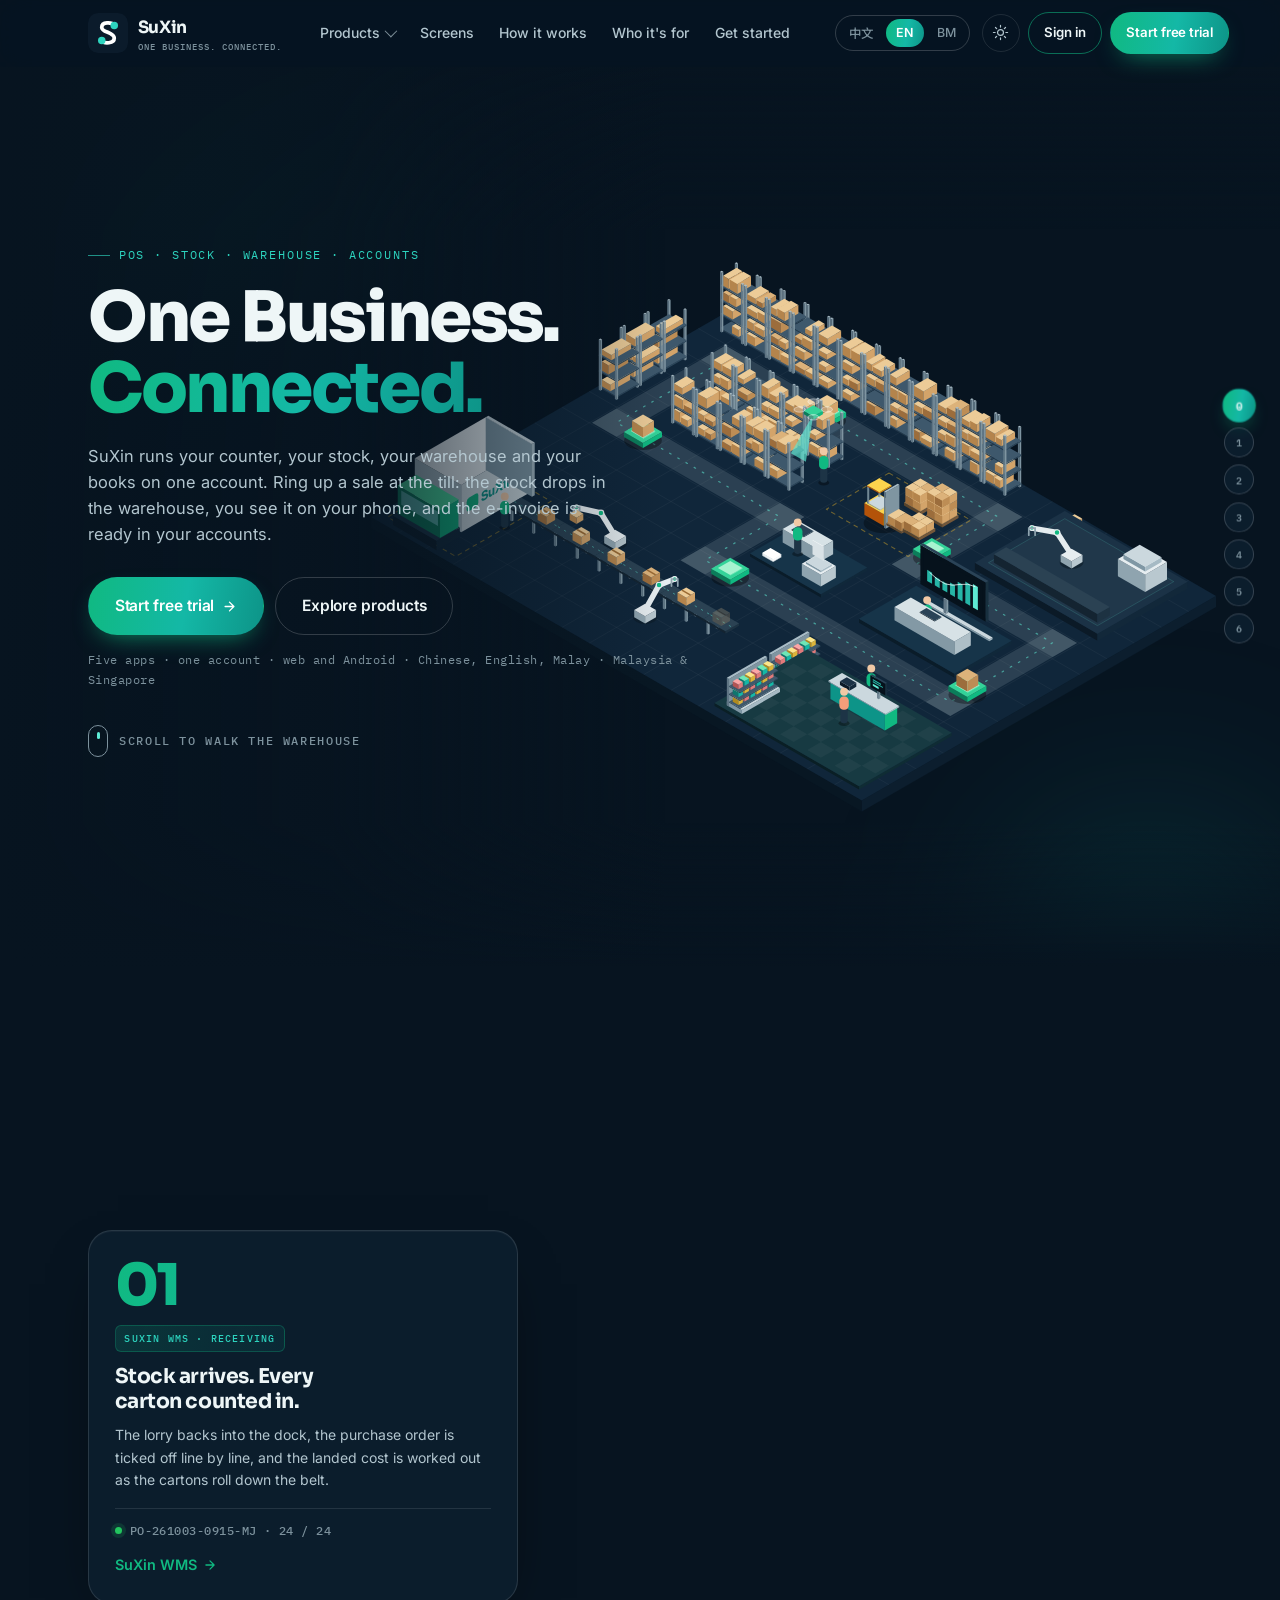
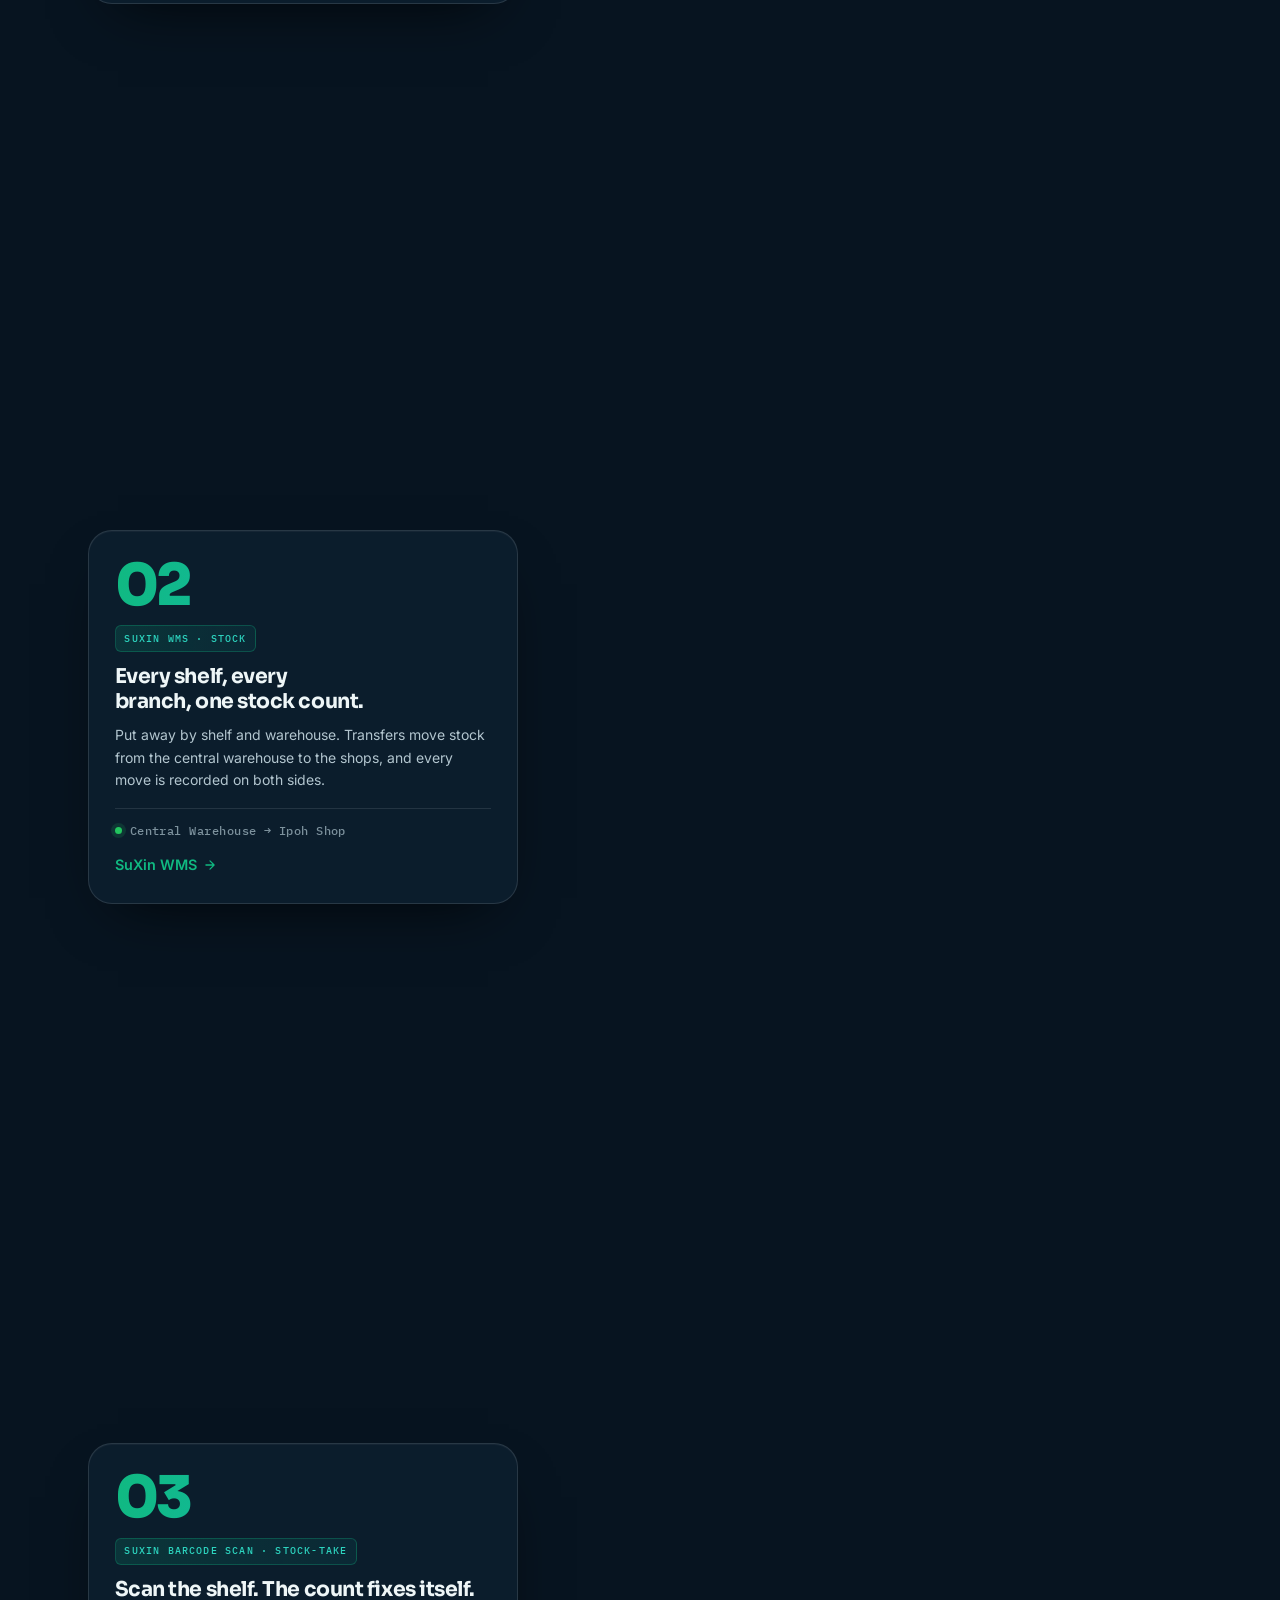
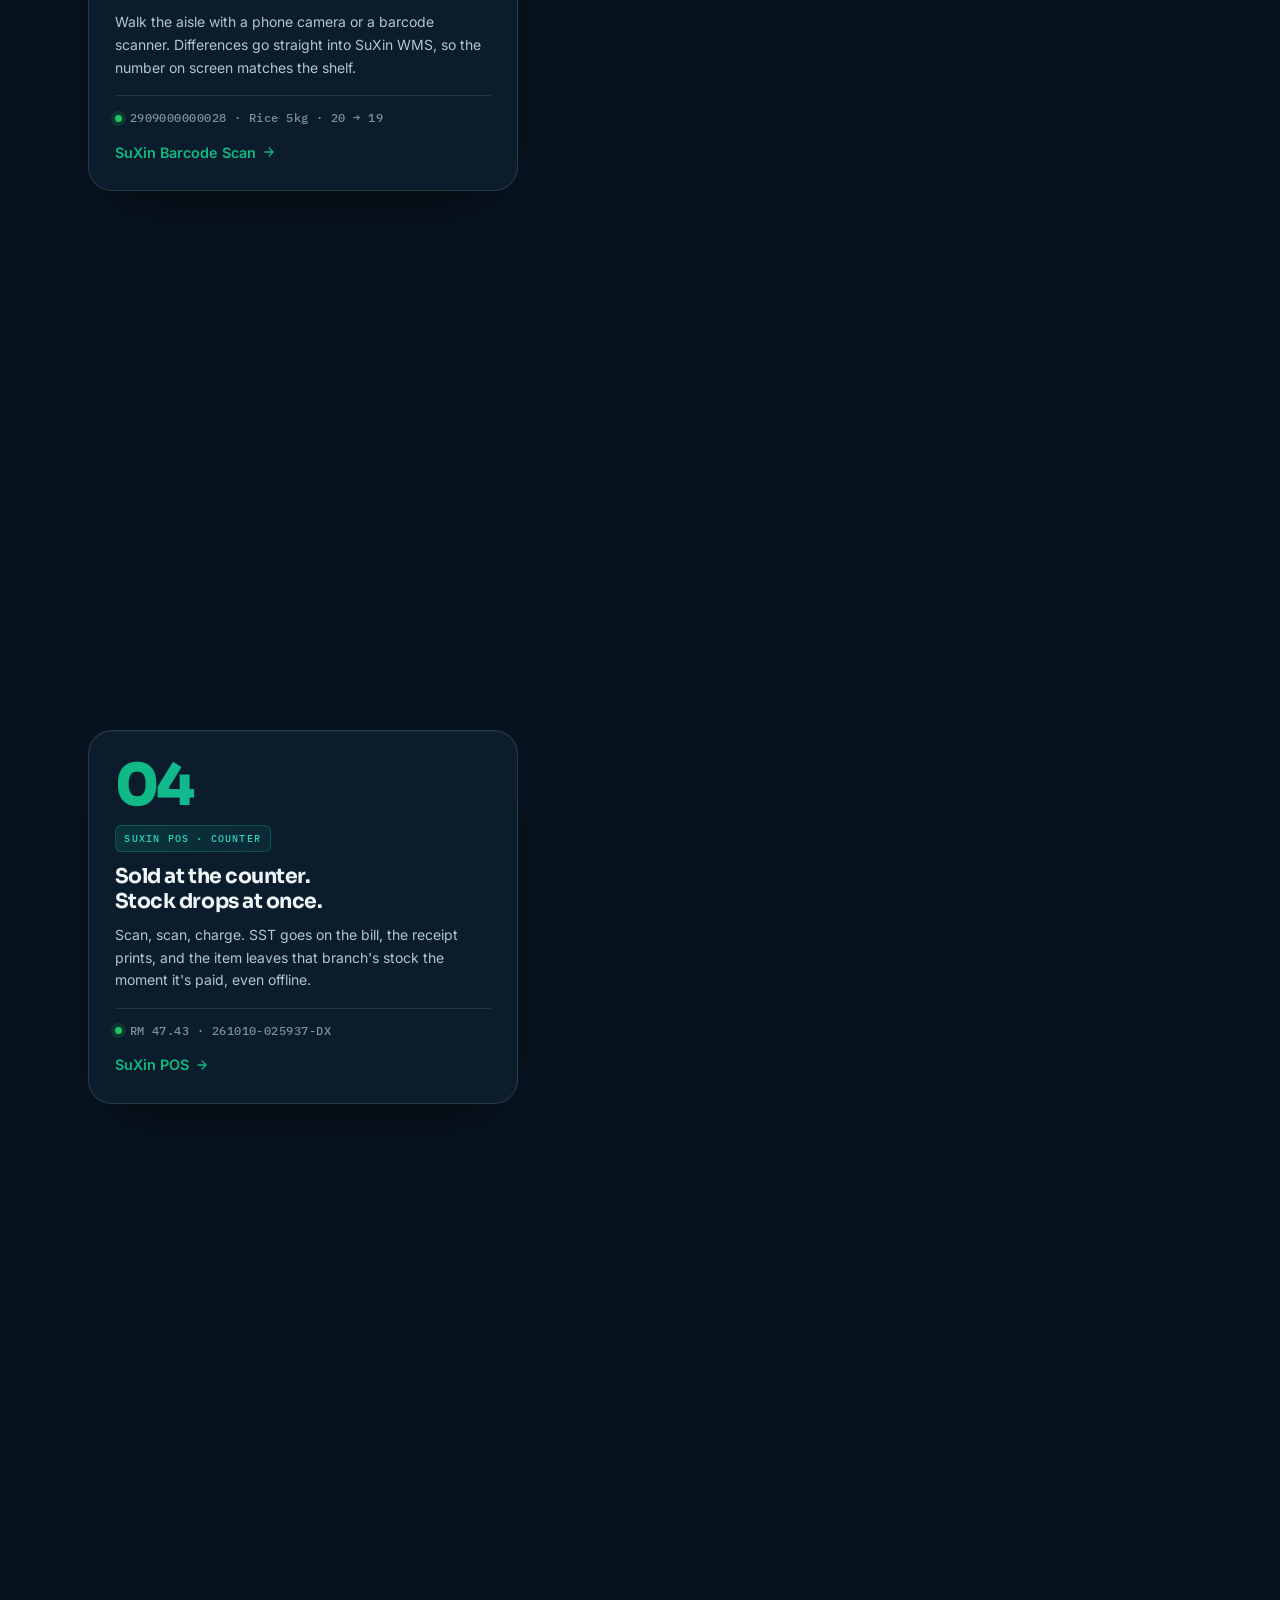
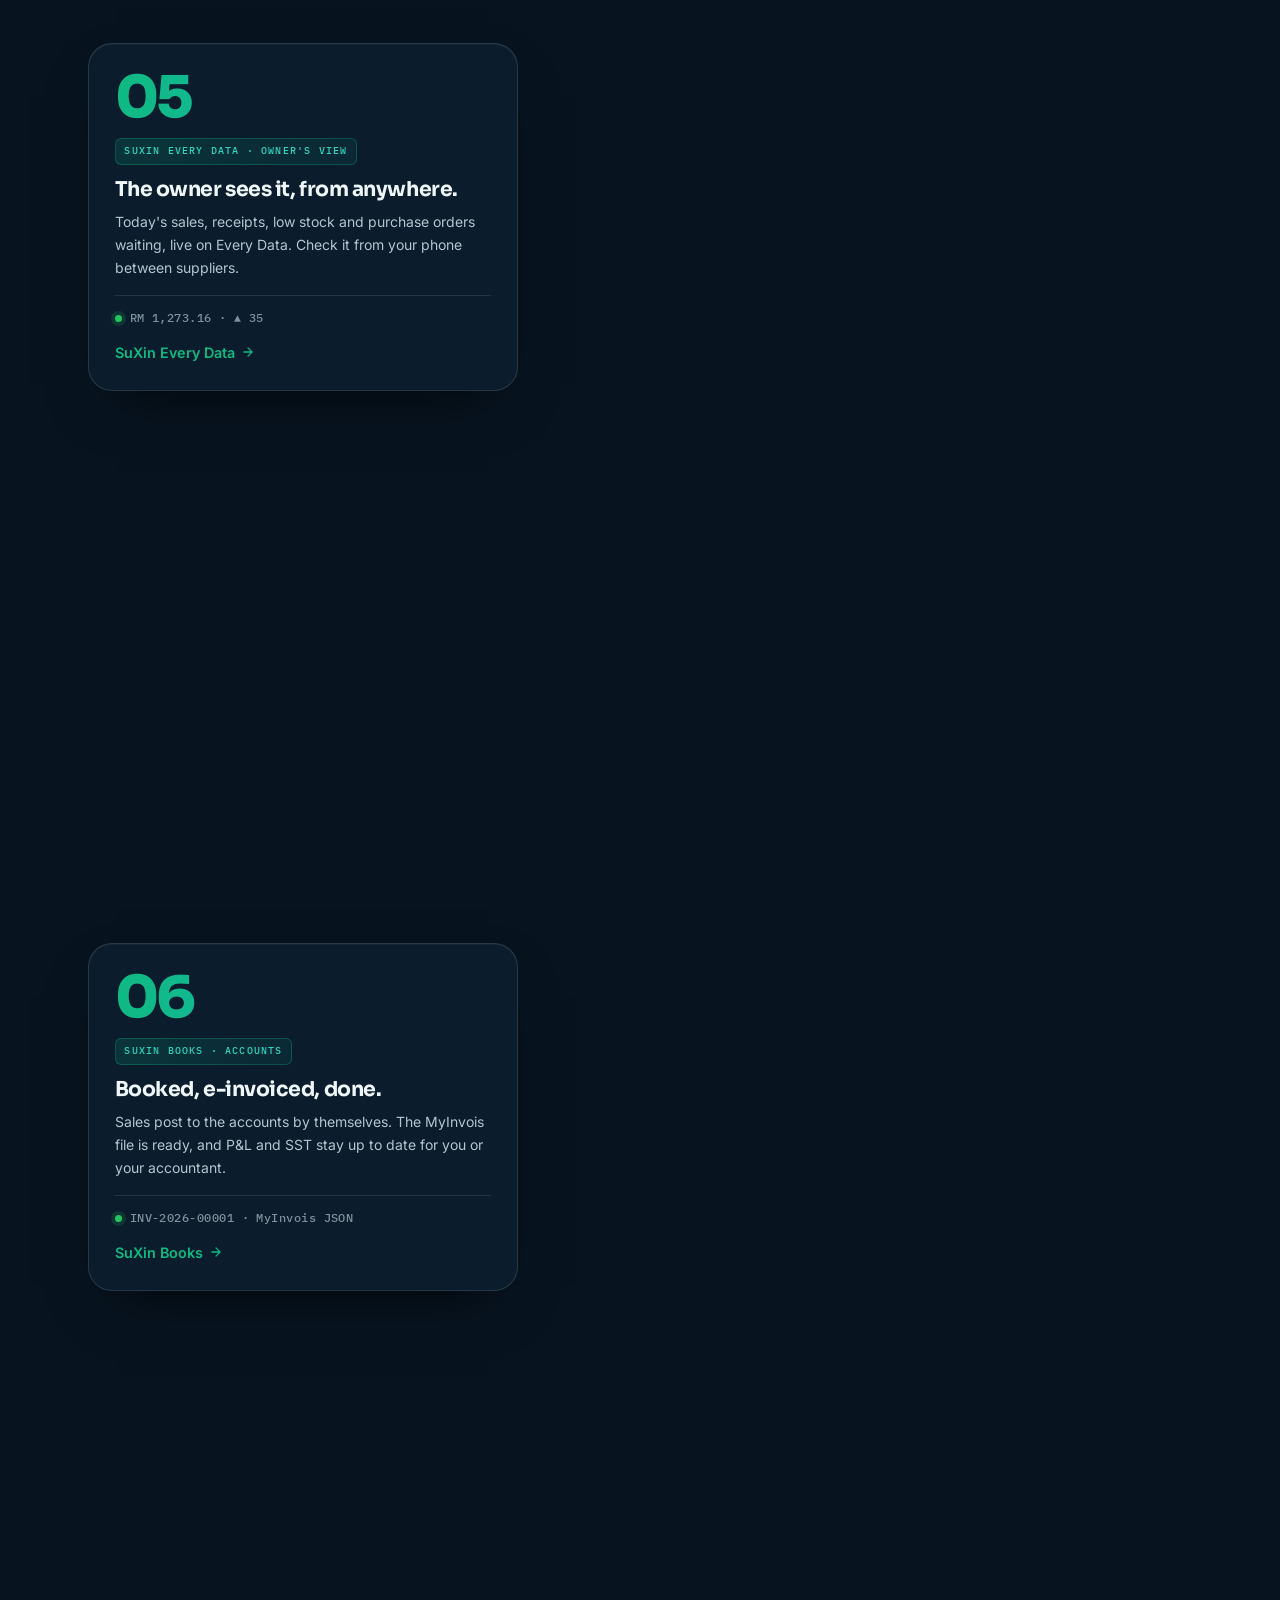
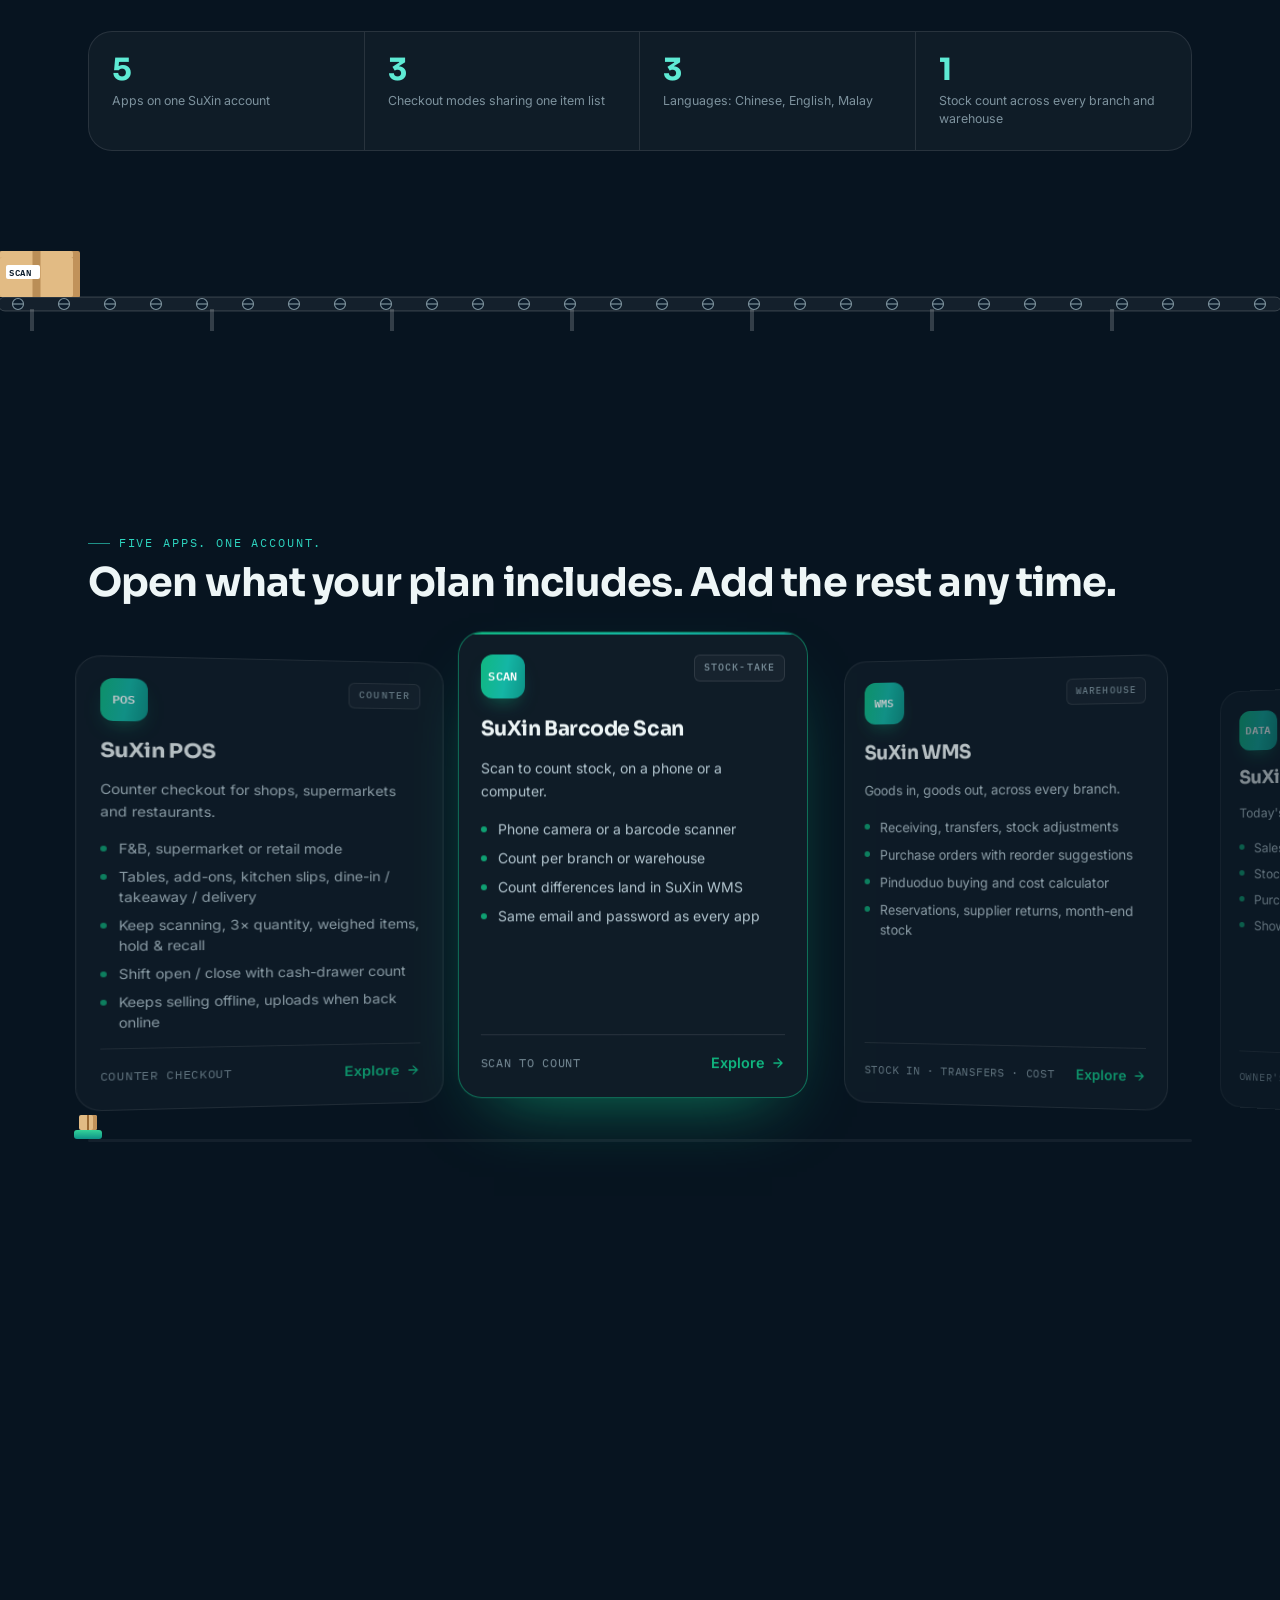
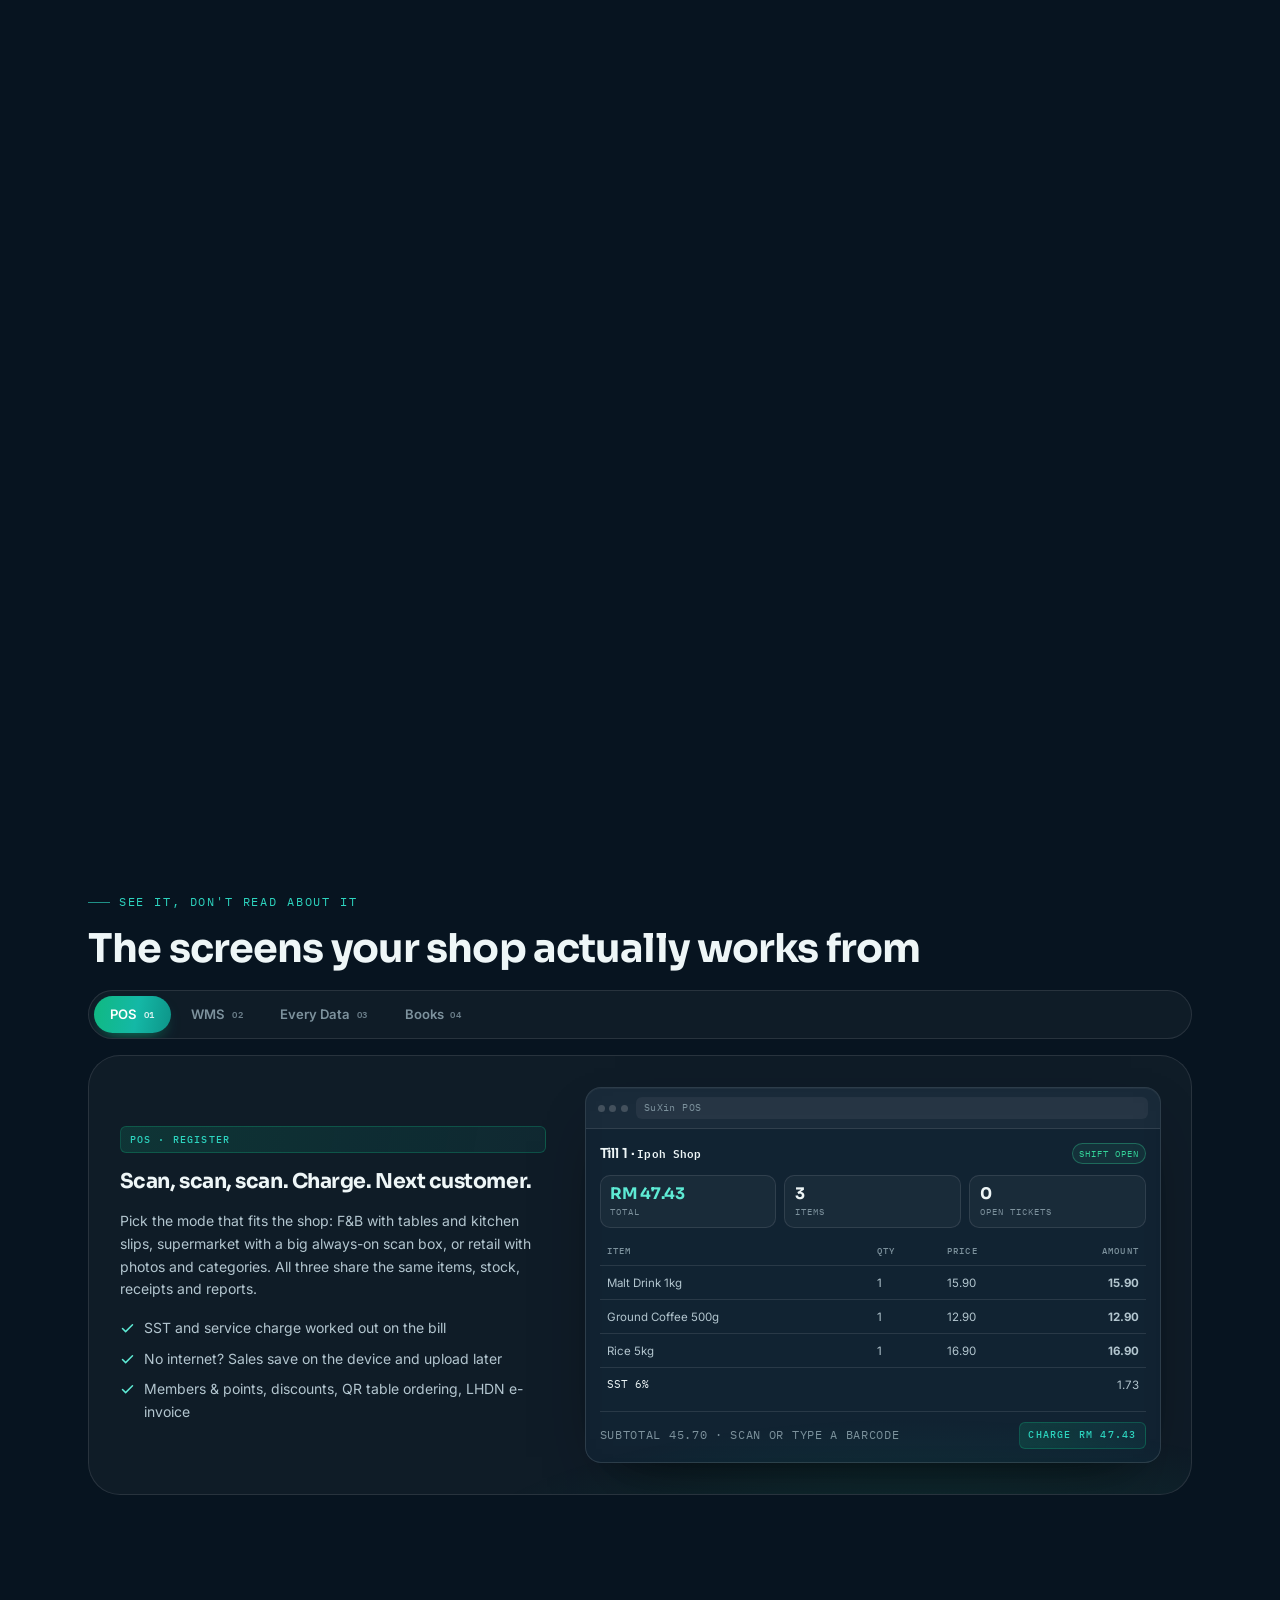
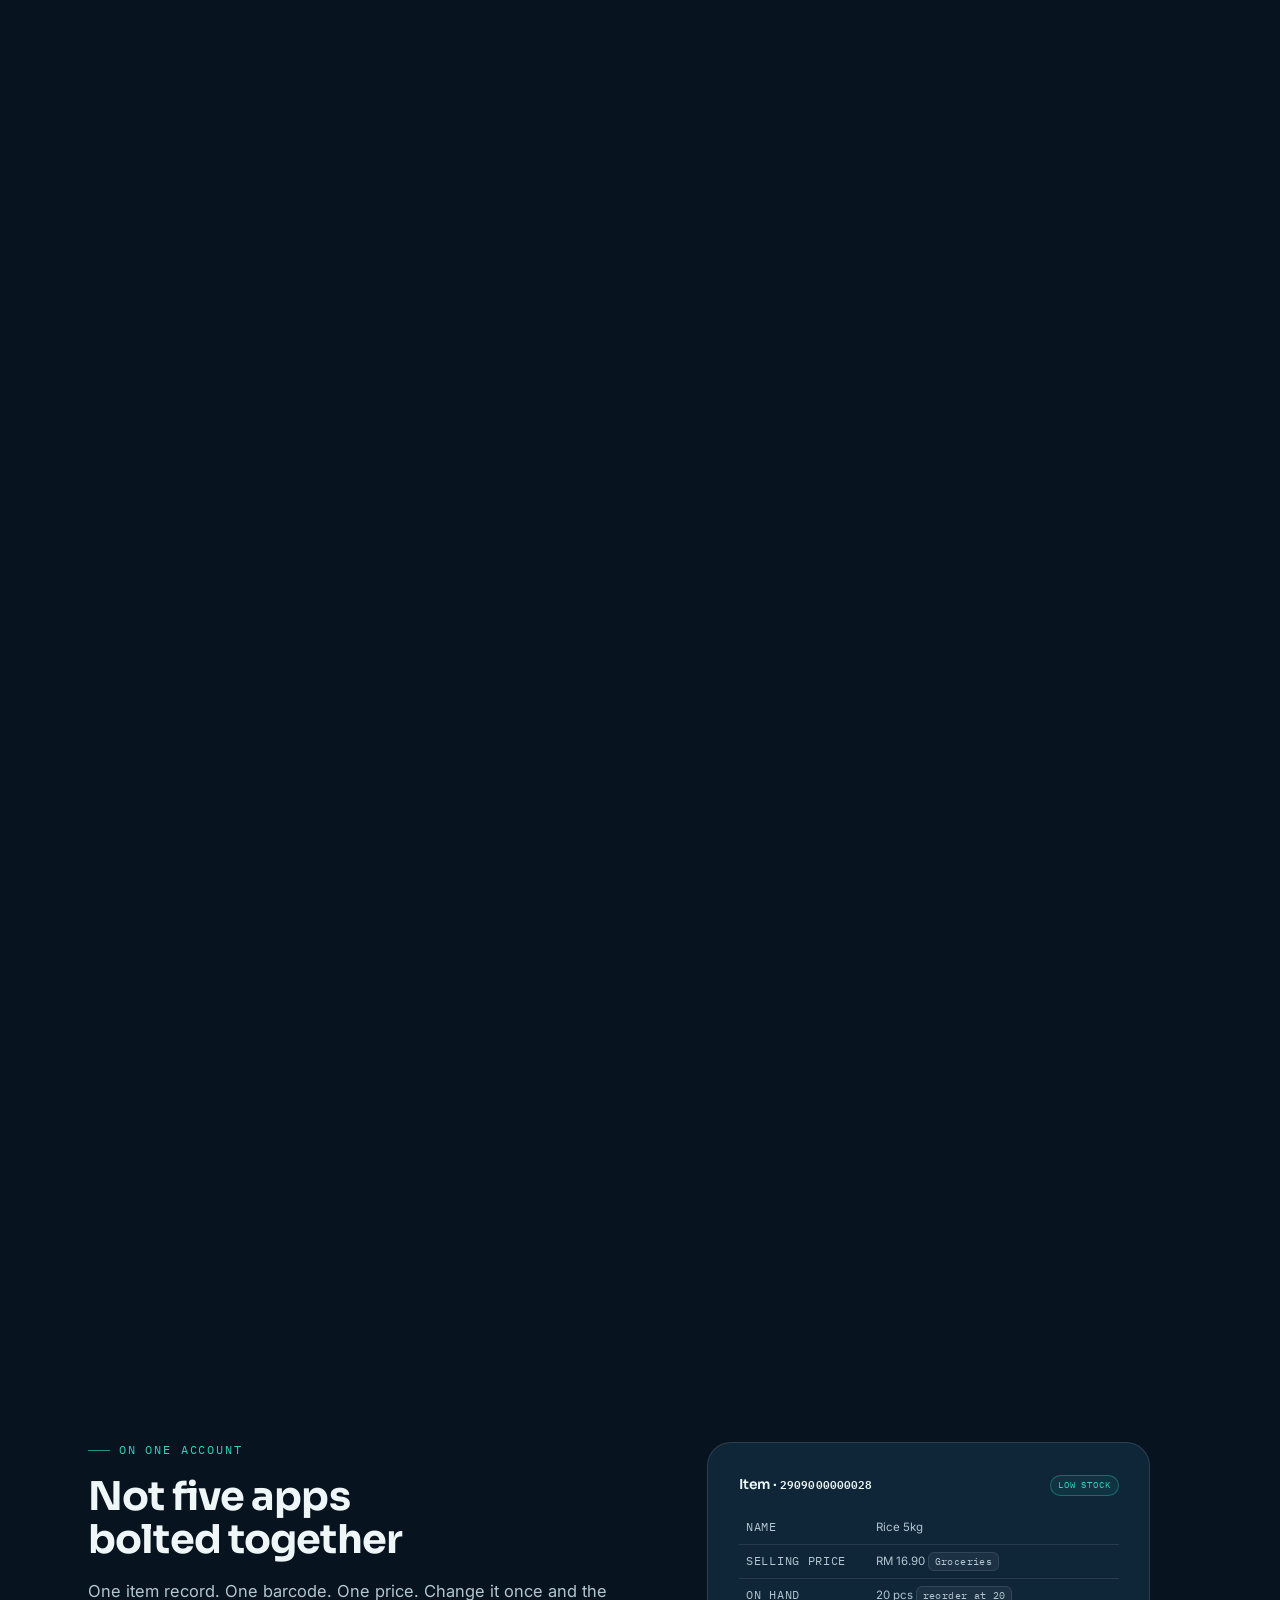
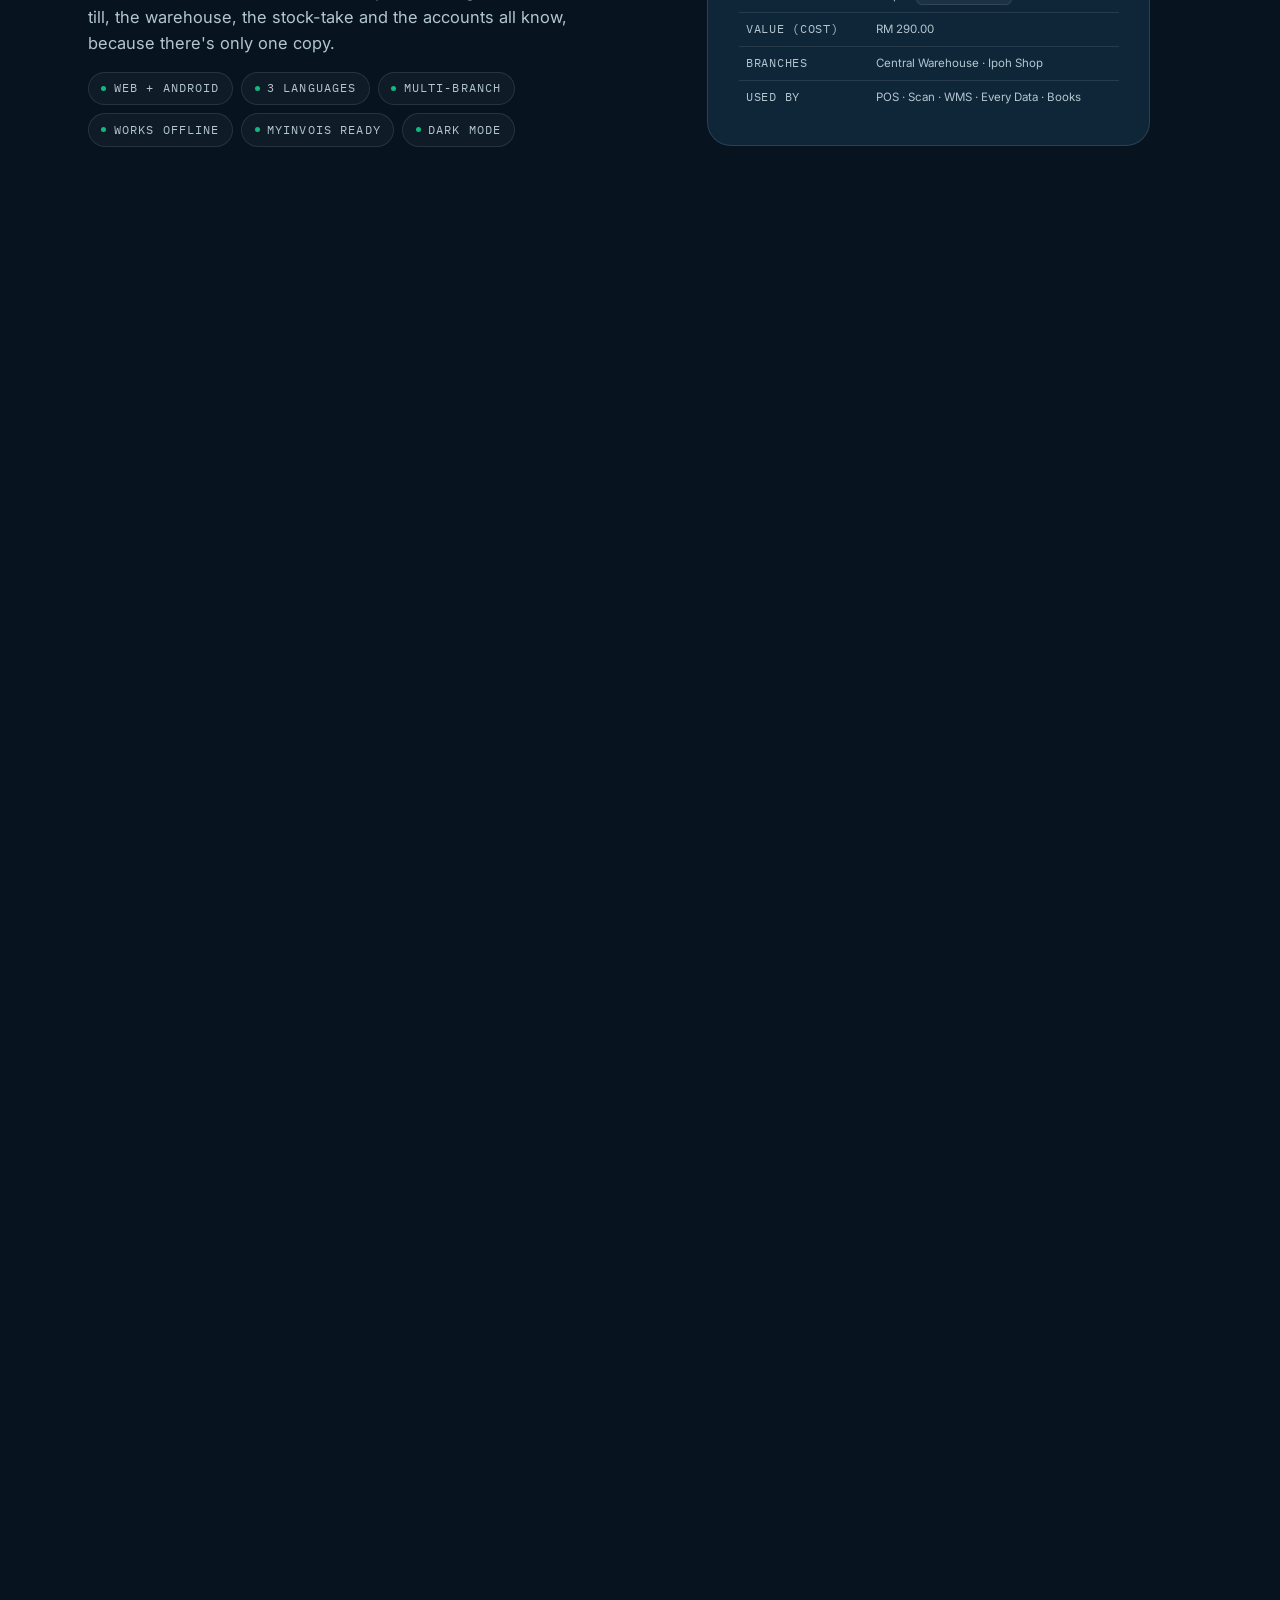
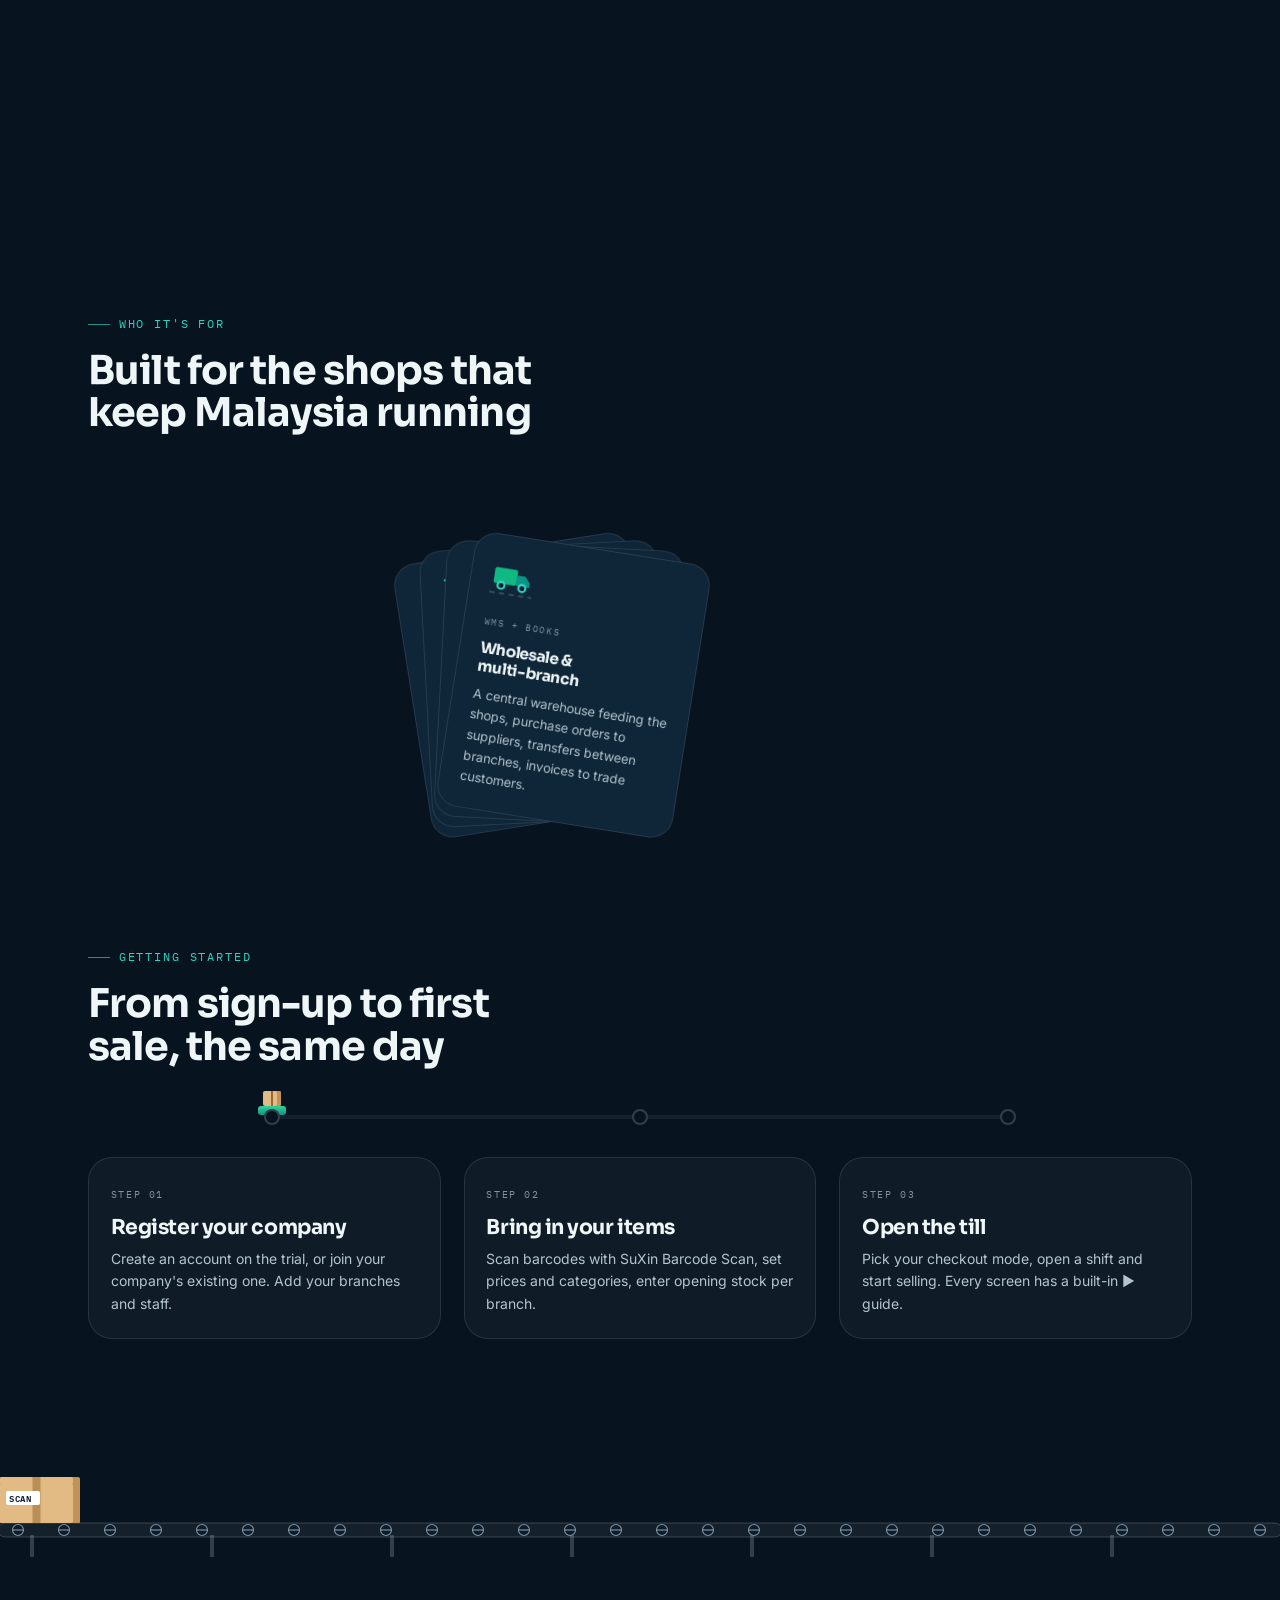
==== commit d52c8312: "Enhance warehouse layout for better responsiveness and adjust camera settings for improved viewing e" ====
--- a/index.html
+++ b/index.html
@@ -103,7 +103,7 @@
     </nav>
   </div>
   <div class="story-steps">
-  <div class="story-step" data-cam="11.5,17,0.92" data-cam-m="17,13,1" data-ring="0">
+  <div class="story-step" data-cam="18,13,1" data-cam-m="17,13,1" data-ring="0">
     <div class="wrap">
       <div class="story-hero">
         <span class="eyebrow">POS · Stock · Warehouse · Accounts</span>
@@ -563,6 +563,6 @@
 <script src="assets/i18n.js?v=4875a974" defer></script>
 <script src="assets/site.js?v=f52f647a" defer></script>
 <script src="assets/home-scroll.js?v=b5c17280" defer></script>
-<script src="assets/warehouse.js?v=8d1aa5b9" defer></script>
+<script src="assets/warehouse.js?v=9ced18fd" defer></script>
 </body>
 </html>
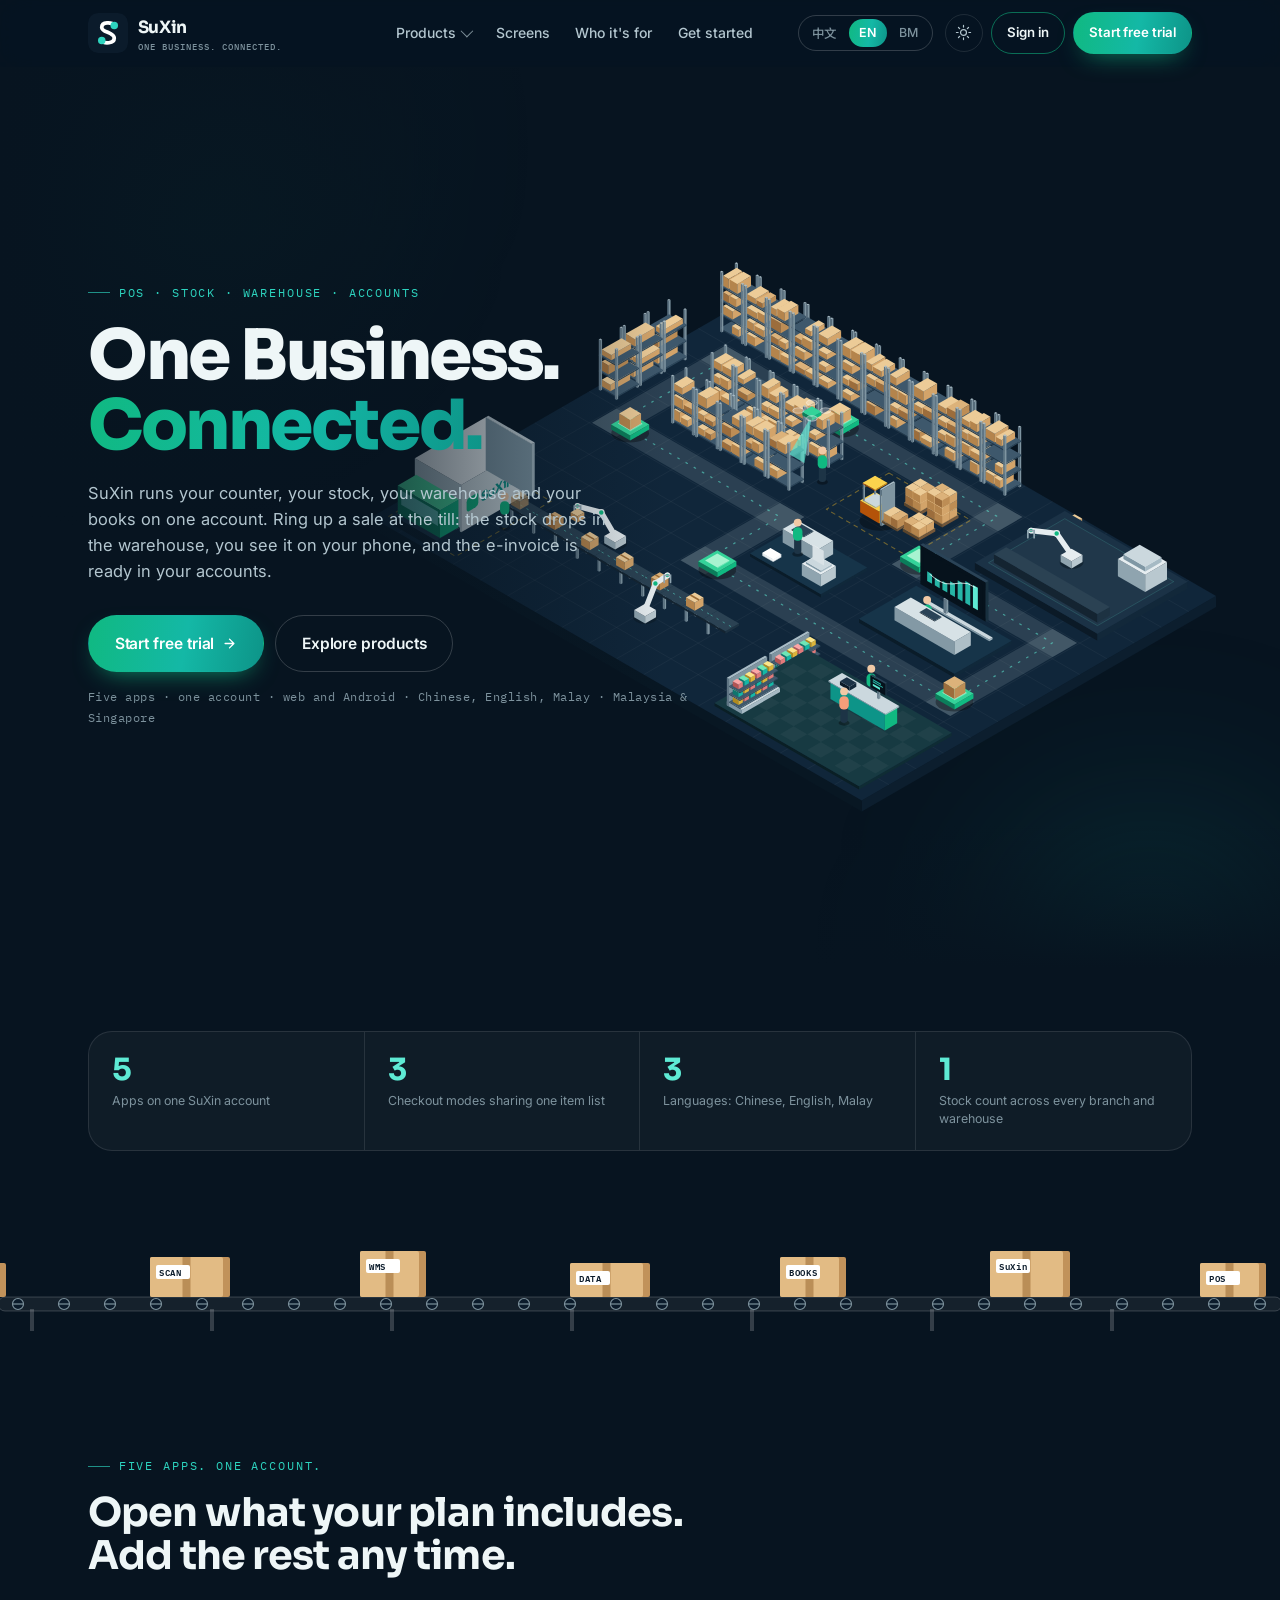
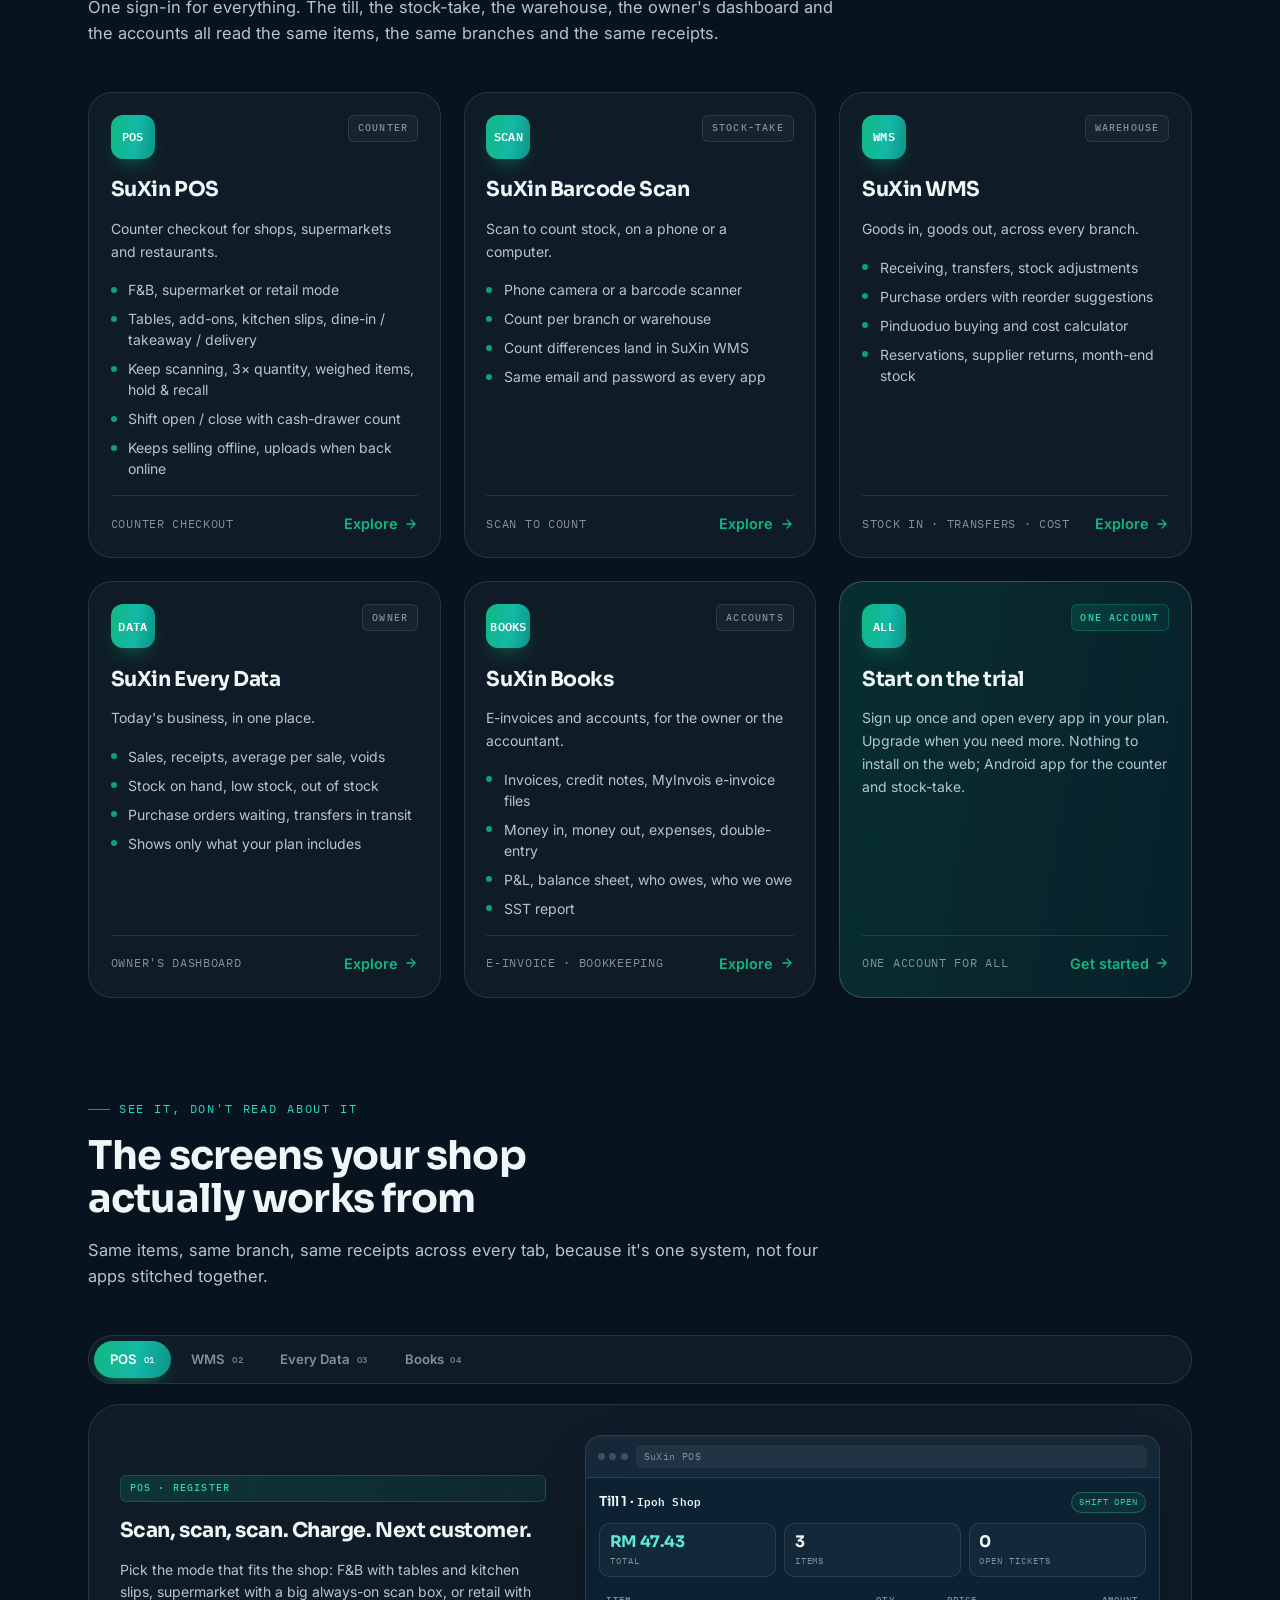
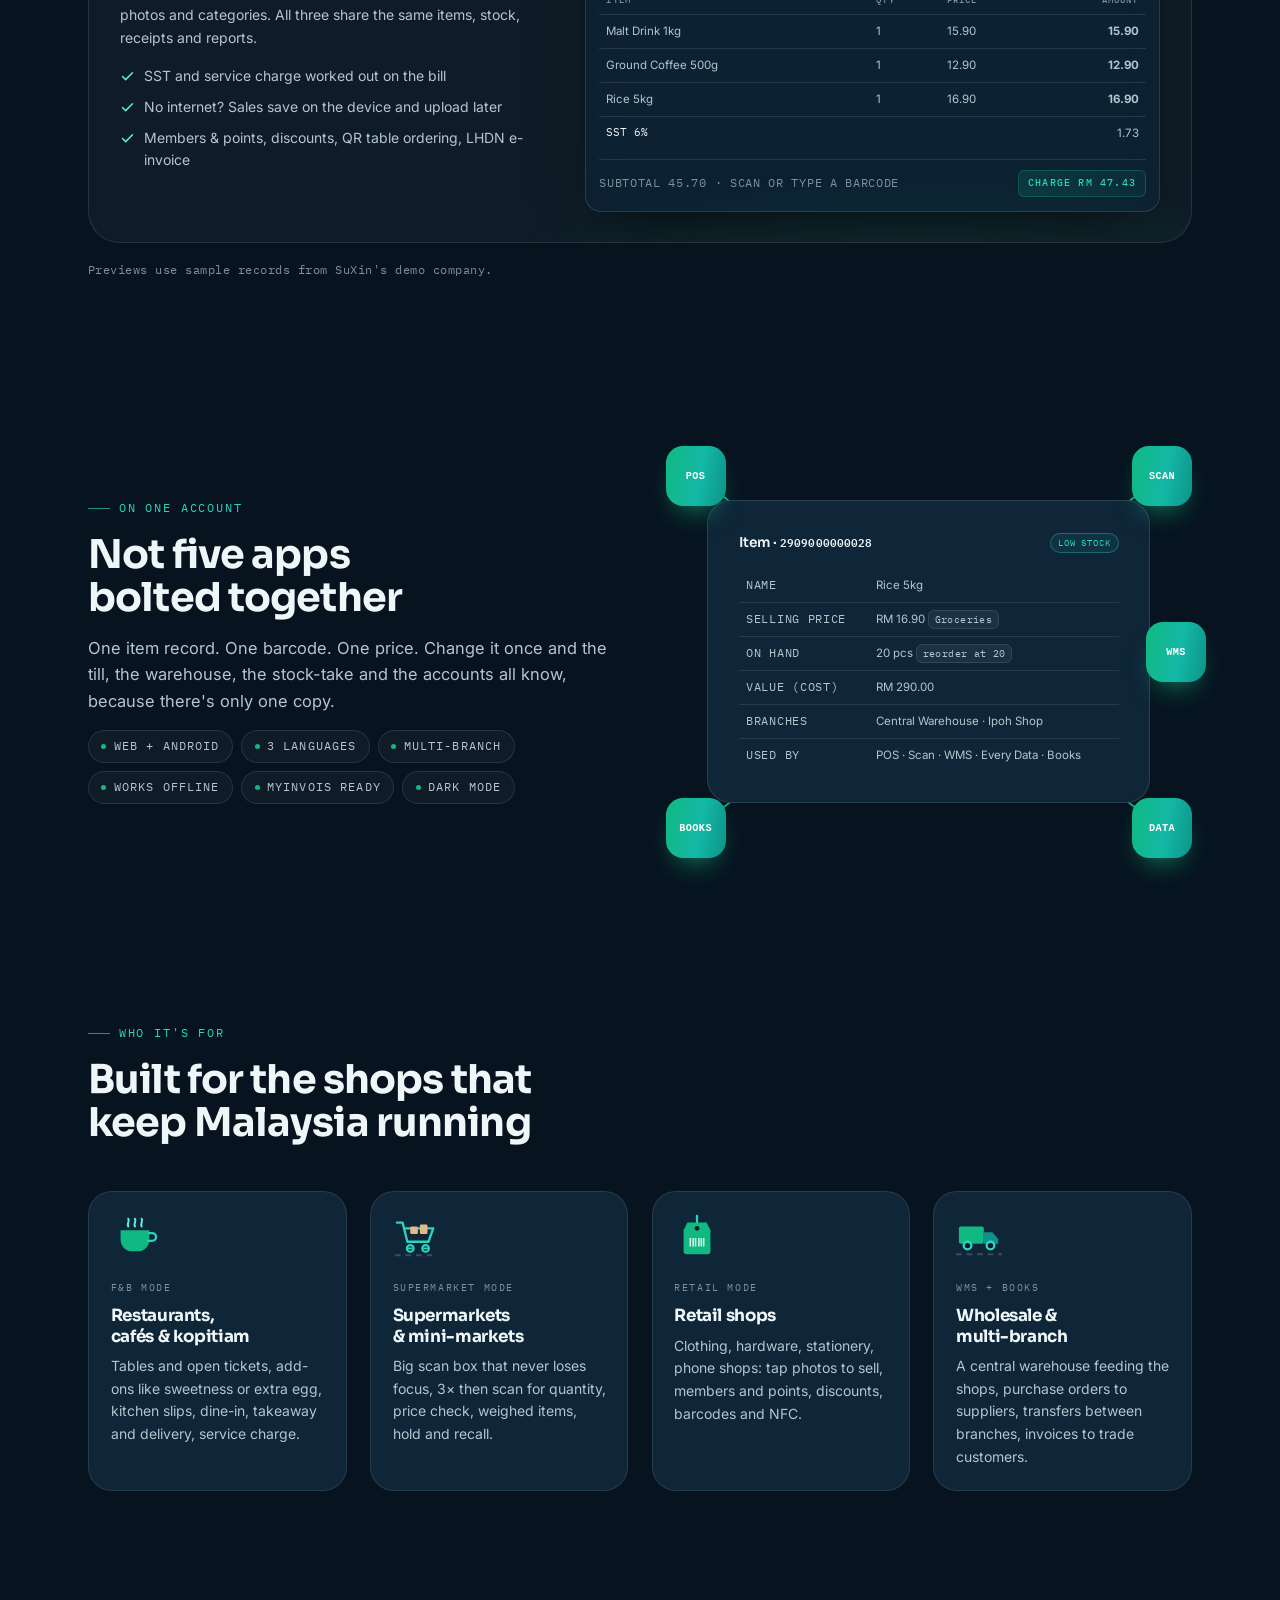
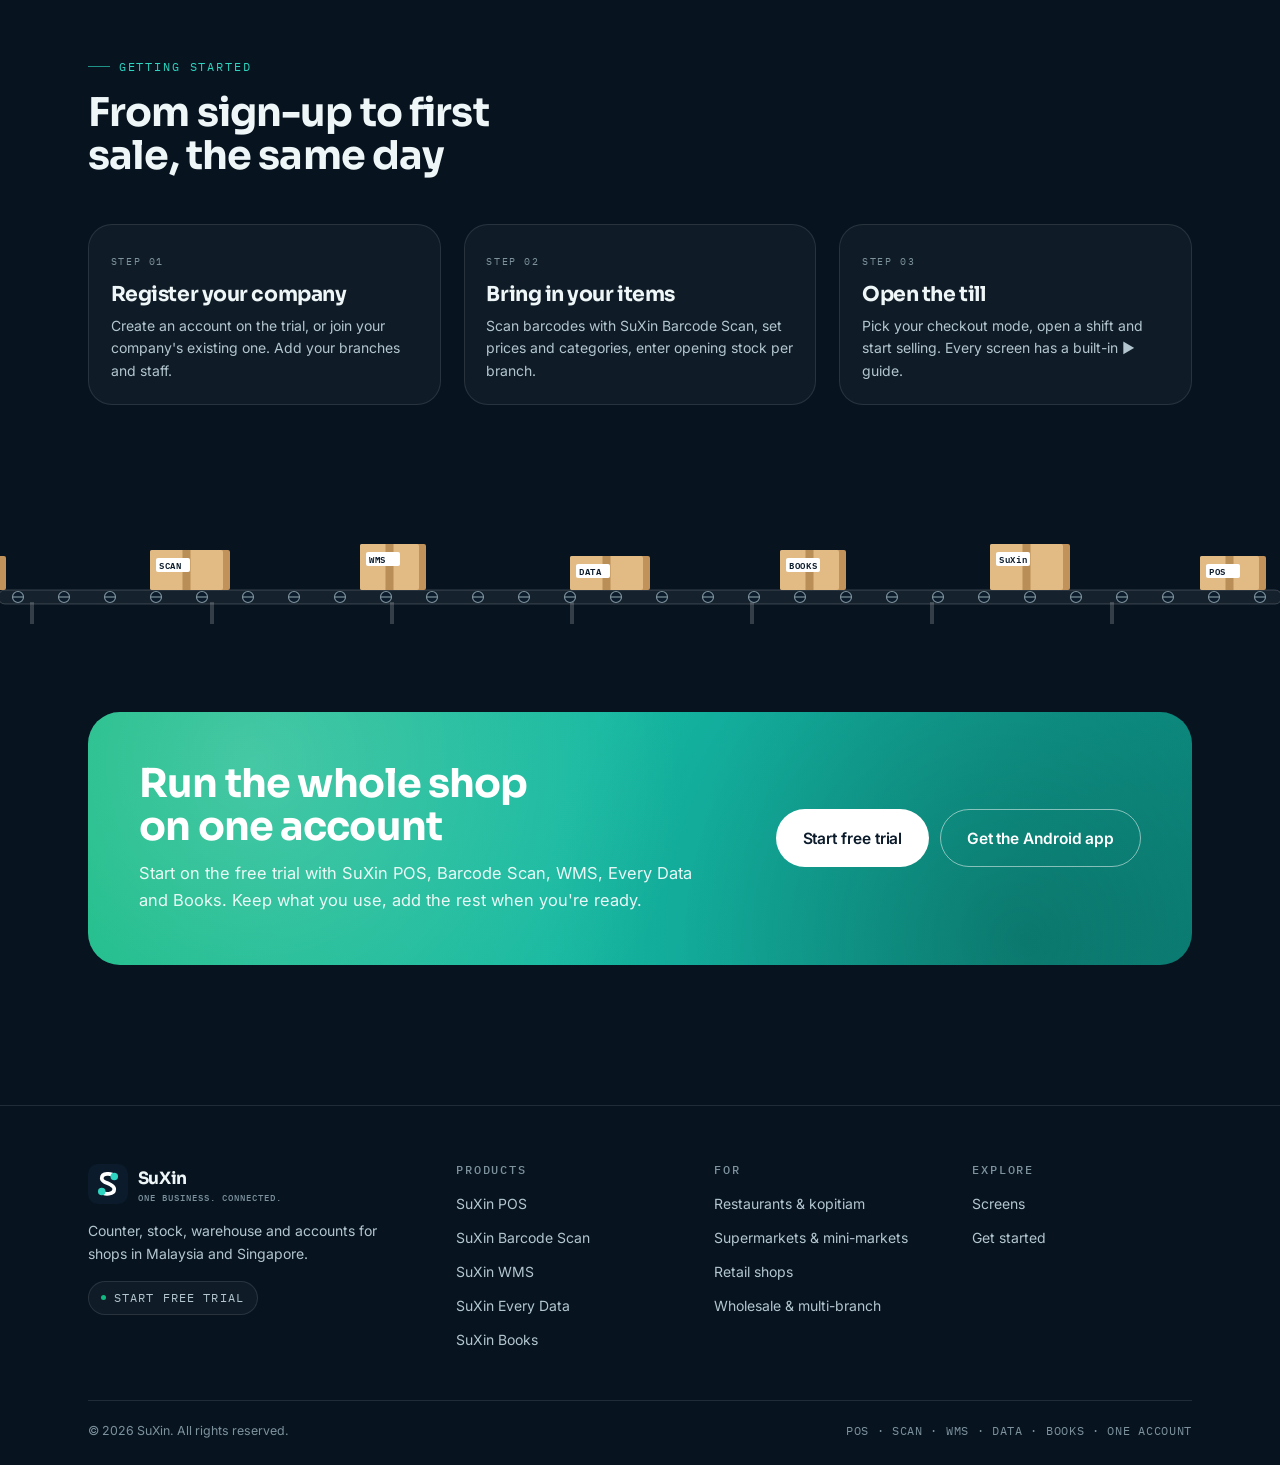
==== commit 80c780a8: "Make the whole site static: no animation, scroll effects or step cards" ====
--- a/index.html
+++ b/index.html
@@ -19,9 +19,9 @@
 <link rel="preconnect" href="https://fonts.gstatic.com" crossorigin="anonymous"/>
 <link rel="stylesheet" href="https://fonts.googleapis.com/css2?family=Sora:wght@400;500;600;700;800&amp;family=Inter:wght@400;500;600;700&amp;family=IBM+Plex+Mono:wght@400;500;600&amp;family=Noto+Sans+SC:wght@400;500;700&amp;display=swap"/>
 <link rel="stylesheet" href="assets/site.css?v=a7d32435"/>
-<link rel="stylesheet" href="assets/suxin.css?v=b6dadbbd"/>
-<link rel="stylesheet" href="assets/home-scroll.css?v=d4cd99e8"/>
-<link rel="stylesheet" href="assets/warehouse.css?v=e04f817f"/>
+<link rel="stylesheet" href="assets/suxin.css?v=ca04127d"/>
+<link rel="stylesheet" href="assets/home-scroll.css?v=868a0a51"/>
+<link rel="stylesheet" href="assets/warehouse.css?v=7db0f1a3"/>
 <script>
   // Apply the saved colour theme before first paint to avoid a flash.
   try { var t = localStorage.getItem('suxin-theme'); if (t === 'light') document.documentElement.setAttribute('data-theme', 'light'); } catch (e) {}
@@ -30,7 +30,6 @@
 </head>
 <body>
 <div class="site">
-<div class="scroll-prog" aria-hidden="true"></div>
 <a href="#main" class="skip">Skip to content</a>
 
 <header class="nav">
@@ -51,7 +50,6 @@
         </div>
       </div>
       <a href="#screens">Screens</a>
-      <a href="#flow">How it works</a>
       <a href="#built-for">Who it's for</a>
       <a href="#start">Get started</a>
     </nav>
@@ -80,7 +78,6 @@
     <a class="sub" href="products/books/">SuXin Books — Accounts</a>
     <span class="dlabel">Explore</span>
     <a href="#screens">Screens</a>
-    <a href="#flow">How it works</a>
     <a href="#built-for">Who it's for</a>
     <a href="#start">Get started</a>
   </nav>
@@ -92,15 +89,12 @@
 <main id="main">
 <div class="page-in" id="top">
 
-<!-- STORY: the animated warehouse stays pinned while the steps scroll over it -->
+<!-- HERO: static warehouse picture behind the intro -->
 <section class="story" aria-label="How SuXin works, from the dock to the books">
   <div class="story-stage">
     <span class="glow ora" style="width:520px;height:520px;top:-180px;left:-120px"></span>
     <span class="glow red" style="width:420px;height:420px;bottom:-200px;right:-80px"></span>
     <div class="story-scene"></div>
-    <nav class="story-rail" aria-label="Story steps">
-      <a href="#top" aria-label="Start">0</a><a href="#flow" aria-label="Receive">1</a><a href="#step-2" aria-label="Store">2</a><a href="#step-3" aria-label="Count">3</a><a href="#step-4" aria-label="Sell">4</a><a href="#step-5" aria-label="See">5</a><a href="#step-6" aria-label="Book">6</a>
-    </nav>
   </div>
   <div class="story-steps">
   <div class="story-step" data-cam="18,13,1" data-cam-m="17,13,1" data-ring="0">
@@ -115,80 +109,7 @@
           <a class="btn btn-ghost btn-lg" href="#products">Explore products</a>
         </div>
         <p class="hero-note">Five apps · one account · web and Android · Chinese, English, Malay · Malaysia &amp; Singapore</p>
-        <div class="scroll-hint" aria-hidden="true"><span class="mouse"></span><span>Scroll to walk the warehouse</span></div>
-      </div>
-    </div>
-  </div>
-  <div class="story-step" id="flow" data-cam="10,21,1.9" data-ring="3.2">
-    <div class="wrap">
-      <article class="story-card">
-        <span class="story-num" aria-hidden="true">01</span>
-        <span class="badge">SuXin WMS · Receiving</span>
-        <h2 class="h3">Stock arrives. Every carton counted in.</h2>
-        <p>The lorry backs into the dock, the purchase order is ticked off line by line, and the landed cost is worked out as the cartons roll down the belt.</p>
-        <div class="story-meta"><i></i><span>PO-261003-0915-MJ · 24 / 24</span></div>
-        <a class="link-arrow" href="products/wms/">SuXin WMS <svg viewBox="0 0 24 24" fill="none" stroke="currentColor" stroke-width="2.2" aria-hidden="true"><path d="M5 12h13M12 5l7 7-7 7" stroke-linecap="round" stroke-linejoin="round"></path></svg></a>
-      </article>
-    </div>
-  </div>
-  <div class="story-step" id="step-2" data-cam="15,6,1.65" data-ring="4">
-    <div class="wrap">
-      <article class="story-card">
-        <span class="story-num" aria-hidden="true">02</span>
-        <span class="badge">SuXin WMS · Stock</span>
-        <h2 class="h3">Every shelf, every branch, one stock count.</h2>
-        <p>Put away by shelf and warehouse. Transfers move stock from the central warehouse to the shops, and every move is recorded on both sides.</p>
-        <div class="story-meta"><i></i><span>Central Warehouse → Ipoh Shop</span></div>
-        <a class="link-arrow" href="products/wms/">SuXin WMS <svg viewBox="0 0 24 24" fill="none" stroke="currentColor" stroke-width="2.2" aria-hidden="true"><path d="M5 12h13M12 5l7 7-7 7" stroke-linecap="round" stroke-linejoin="round"></path></svg></a>
-      </article>
-    </div>
-  </div>
-  <div class="story-step" id="step-3" data-cam="9.2,7,2.3" data-ring="2.6">
-    <div class="wrap">
-      <article class="story-card">
-        <span class="story-num" aria-hidden="true">03</span>
-        <span class="badge">SuXin Barcode Scan · Stock-take</span>
-        <h2 class="h3">Scan the shelf. The count fixes itself.</h2>
-        <p>Walk the aisle with a phone camera or a barcode scanner. Differences go straight into SuXin WMS, so the number on screen matches the shelf.</p>
-        <div class="story-meta"><i></i><span>2909000000028 · Rice 5kg · 20 → 19</span></div>
-        <a class="link-arrow" href="products/barcode-scan/">SuXin Barcode Scan <svg viewBox="0 0 24 24" fill="none" stroke="currentColor" stroke-width="2.2" aria-hidden="true"><path d="M5 12h13M12 5l7 7-7 7" stroke-linecap="round" stroke-linejoin="round"></path></svg></a>
-      </article>
-    </div>
-  </div>
-  <div class="story-step" id="step-4" data-cam="30,21.5,2.1" data-ring="3.2">
-    <div class="wrap">
-      <article class="story-card">
-        <span class="story-num" aria-hidden="true">04</span>
-        <span class="badge">SuXin POS · Counter</span>
-        <h2 class="h3">Sold at the counter. Stock drops at once.</h2>
-        <p>Scan, scan, charge. SST goes on the bill, the receipt prints, and the item leaves that branch's stock the moment it's paid, even offline.</p>
-        <div class="story-meta"><i></i><span>RM 47.43 · 261010-025937-DX</span></div>
-        <a class="link-arrow" href="products/pos/">SuXin POS <svg viewBox="0 0 24 24" fill="none" stroke="currentColor" stroke-width="2.2" aria-hidden="true"><path d="M5 12h13M12 5l7 7-7 7" stroke-linecap="round" stroke-linejoin="round"></path></svg></a>
-      </article>
-    </div>
-  </div>
-  <div class="story-step" id="step-5" data-cam="28.2,12.4,2.4" data-ring="2.6">
-    <div class="wrap">
-      <article class="story-card">
-        <span class="story-num" aria-hidden="true">05</span>
-        <span class="badge">SuXin Every Data · Owner's view</span>
-        <h2 class="h3">The owner sees it, from anywhere.</h2>
-        <p>Today's sales, receipts, low stock and purchase orders waiting, live on Every Data. Check it from your phone between suppliers.</p>
-        <div class="story-meta"><i></i><span>RM 1,273.16 · ▲ 35</span></div>
-        <a class="link-arrow" href="products/every-data/">SuXin Every Data <svg viewBox="0 0 24 24" fill="none" stroke="currentColor" stroke-width="2.2" aria-hidden="true"><path d="M5 12h13M12 5l7 7-7 7" stroke-linecap="round" stroke-linejoin="round"></path></svg></a>
-      </article>
-    </div>
-  </div>
-  <div class="story-step" id="step-6" data-cam="19,12.8,2.5" data-ring="2.2">
-    <div class="wrap">
-      <article class="story-card">
-        <span class="story-num" aria-hidden="true">06</span>
-        <span class="badge">SuXin Books · Accounts</span>
-        <h2 class="h3">Booked, e-invoiced, done.</h2>
-        <p>Sales post to the accounts by themselves. The MyInvois file is ready, and P&amp;L and SST stay up to date for you or your accountant.</p>
-        <div class="story-meta"><i></i><span>INV-2026-00001 · MyInvois JSON</span></div>
-        <a class="link-arrow" href="products/books/">SuXin Books <svg viewBox="0 0 24 24" fill="none" stroke="currentColor" stroke-width="2.2" aria-hidden="true"><path d="M5 12h13M12 5l7 7-7 7" stroke-linecap="round" stroke-linejoin="round"></path></svg></a>
-      </article>
+      </div>
     </div>
   </div>
   </div>
@@ -285,7 +206,6 @@
         <div class="pcard-foot"><span class="mono dim">One account for all</span><span class="link-arrow">Get started <svg viewBox="0 0 24 24" fill="none" stroke="currentColor" stroke-width="2.2" aria-hidden="true"><path d="M5 12h13M12 5l7 7-7 7" stroke-linecap="round" stroke-linejoin="round"></path></svg></span></div>
       </a>
     </div>
-    <div class="hpin-bar" aria-hidden="true"><i></i><b class="hpin-cart"></b></div>
   </div>
   </div>
 </section>
@@ -491,7 +411,6 @@
   <div class="wrap">
     <div class="sec-head rv"><span class="eyebrow">Getting started</span>
       <h2 class="h2">From sign-up to first sale, the same day</h2></div>
-    <div class="gs-track" aria-hidden="true"><i></i><b class="gs-cart"></b><span style="left:0"></span><span style="left:50%"></span><span style="left:100%"></span></div>
     <div class="grid g3 gs-steps">
       <div class="card rv"><span class="case-num">Step 01</span><h3 class="h3 mt-[0.6rem] mb-2">Register your company</h3><p class="muted text-(length:--fs-sm)">Create an account on the trial, or join your company's existing one. Add your branches and staff.</p></div>
       <div class="card rv d1"><span class="case-num">Step 02</span><h3 class="h3 mt-[0.6rem] mb-2">Bring in your items</h3><p class="muted text-(length:--fs-sm)">Scan barcodes with SuXin Barcode Scan, set prices and categories, enter opening stock per branch.</p></div>
@@ -551,7 +470,6 @@
       <div><h4>Explore</h4>
         <ul>
           <li><a href="#screens">Screens</a></li>
-          <li><a href="#flow">How it works</a></li>
           <li><a href="#start">Get started</a></li>
         </ul>
       </div>
@@ -561,8 +479,8 @@
 </footer>
 </div>
 <script src="assets/i18n.js?v=4875a974" defer></script>
-<script src="assets/site.js?v=f52f647a" defer></script>
-<script src="assets/home-scroll.js?v=b5c17280" defer></script>
-<script src="assets/warehouse.js?v=9ced18fd" defer></script>
+<script src="assets/site.js?v=95e946aa" defer></script>
+<script src="assets/home-scroll.js?v=10acf380" defer></script>
+<script src="assets/warehouse.js?v=5d2173c6" defer></script>
 </body>
 </html>
--- a/assets/suxin.css
+++ b/assets/suxin.css
@@ -40,3 +40,11 @@
 }
 /* Chinese headings: break between phrases, not in the middle of one */
 html[lang="zh-Hans"] .site :is(.display, .h1, .h2) { word-break: keep-all; text-wrap: balance; }
+
+/* The site is fully static: no animations, transitions, hover lifts, smooth scrolling or
+   scroll-in reveals anywhere, whatever the shared layout system above asks for. */
+html { scroll-behavior: auto !important; }
+.site *, .site *::before, .site *::after { animation: none !important; transition: none !important; }
+.site :is(a, button, .card, .chip, .mega-item):hover,
+.site :is(a, button, .card, .chip, .mega-item):hover * { transform: none !important; }
+html.js .site .rv { opacity: 1 !important; transform: none !important; filter: none !important; }
--- a/assets/home-scroll.css
+++ b/assets/home-scroll.css
@@ -1,94 +1,30 @@
-/* Homepage scroll animations for: one account, screens, who it's for, getting started. */
+/* Homepage: one account diagram and "who it's for" icons. Everything here is static. */
 
-/* Pinned sections (wide, tall screens only; set by home-scroll.js) */
-.site .is-pinned { padding-block: 0; }
-.site .is-pinned > .pin-sticky { position: sticky; top: 0; height: 100vh; height: 100svh; display: flex; flex-direction: column; justify-content: center; padding-top: 66px; overflow: hidden; }
-
-/* ---------- One account: apps wire up to the one item record ---------- */
+/* ---------- One account: apps wired to the one item record ---------- */
 .site .oa-stage { position: relative; padding: 3.4rem 2.6rem; }
 .site .oa-lines { position: absolute; inset: 0; width: 100%; height: 100%; overflow: visible; pointer-events: none; z-index: 0; }
 .site .oa-lines .ln { fill: none; stroke: var(--line-strong); stroke-width: 1.6; stroke-dasharray: 4 6; }
 .site .oa-lines .ln.on { stroke: #10b981; stroke-dasharray: none; }
-.site .oa-lines .pulse { fill: #5eead4; }
-.site .oa-node { position: absolute; z-index: 2; width: 60px; height: 60px; display: grid; place-items: center; border-radius: 17px; background: var(--grad); color: #fff; font: 600 .64rem/1 var(--f-mono); letter-spacing: .04em; box-shadow: 0 14px 28px -14px #10b981e6; transition: box-shadow .35s var(--ease); will-change: transform; }
-.site .oa-node.hit { box-shadow: 0 0 0 7px #5eead440, 0 14px 30px -12px #10b981; }
+.site .oa-node { position: absolute; z-index: 2; width: 60px; height: 60px; display: grid; place-items: center; border-radius: 17px; background: var(--grad); color: #fff; font: 600 .64rem/1 var(--f-mono); letter-spacing: .04em; box-shadow: 0 14px 28px -14px #10b981e6; }
 .site .oa-node[data-app=pos]   { left: 0; top: 0; }
 .site .oa-node[data-app=scan]  { right: 0; top: 0; }
 .site .oa-node[data-app=wms]   { right: -14px; top: calc(50% - 30px); }
 .site .oa-node[data-app=data]  { right: 0; bottom: 0; }
 .site .oa-node[data-app=books] { left: 0; bottom: 0; }
 .site .oa-card { position: relative; z-index: 1; background: var(--surface-solid); }
-.site .oa-price, .site .oa-qty { display: inline-block; transition: color .3s; }
-.site .oa-price.flash, .site .oa-qty.flash { color: var(--gold); animation: hs-flip .5s var(--ease-pop); font-weight: 700; }
-.site .oa-low.flash { animation: hs-ping 1.2s var(--ease) infinite; }
-@keyframes hs-flip { 0% { transform: translateY(-8px); opacity: 0; } 100% { transform: none; opacity: 1; } }
-@keyframes hs-ping { 50% { box-shadow: 0 0 0 6px #f59e0b33; } }
+.site .oa-price, .site .oa-qty { display: inline-block; }
 
-/* ---------- Screens: scroll flips the tabs ---------- */
-.site .tab { position: relative; overflow: hidden; }
-.site .tab-fill { position: absolute; left: 0; bottom: 0; height: 3px; width: 100%; background: #fff; opacity: .7; transform-origin: 0 50%; transform: scaleX(0); pointer-events: none; }
-.site .scr-pin:not(.is-pinned) .tab-fill { display: none; }
-.site .scr-pin.is-pinned .sec-head { max-width: none; margin-bottom: 1.25rem; }
-.site .scr-pin.is-pinned .sec-head .lead, .site .scr-pin.is-pinned .hero-note { display: none; }
-.site .scr-pin.is-pinned .mt-5 { margin-top: 1rem; }
-.site .tabpanel.is-enter .preview-frame > .stack { animation: hs-in-left .6s var(--ease-pop) both; }
-.site .tabpanel.is-enter .mock { animation: hs-in-right .75s var(--ease-pop) both; }
-.site .tabpanel.is-enter .kpi { animation: hs-up .5s var(--ease-pop) both; }
-.site .tabpanel.is-enter .kpi:nth-child(2) { animation-delay: .08s; }
-.site .tabpanel.is-enter .kpi:nth-child(3) { animation-delay: .16s; }
-.site .tabpanel.is-enter .tbl tbody tr { animation: hs-up .45s var(--ease-pop) both; }
-.site .tabpanel.is-enter .tbl tbody tr:nth-child(1) { animation-delay: .18s; }
-.site .tabpanel.is-enter .tbl tbody tr:nth-child(2) { animation-delay: .25s; }
-.site .tabpanel.is-enter .tbl tbody tr:nth-child(3) { animation-delay: .32s; }
-.site .tabpanel.is-enter .tbl tbody tr:nth-child(4) { animation-delay: .39s; }
-@keyframes hs-in-left { from { opacity: 0; transform: translateX(-40px); } }
-@keyframes hs-in-right { from { opacity: 0; transform: translateX(60px) rotate(2deg) scale(.96); } }
-@keyframes hs-up { from { opacity: 0; transform: translateY(14px); } }
-
-/* ---------- Who it's for: the deck fans out, each card has a little animation ---------- */
-.site .fan > .card { will-change: transform; transform-origin: 50% 100%; background: var(--surface-solid); }
+/* ---------- Who it's for: cards with a small icon ---------- */
+.site .fan > .card { background: var(--surface-solid); }
 .site .bf-ico { display: block; width: 46px; height: 46px; margin-bottom: .85rem; overflow: visible; }
 .site .bf-ico .stroke { fill: none; stroke: var(--amber); stroke-width: 2.4; stroke-linecap: round; stroke-linejoin: round; }
 .site .bf-ico .fill { fill: #10b981; }
 .site .bf-ico .fill2 { fill: #0d9488; }
-.site .bf-ico * { transform-box: fill-box; transform-origin: center; }
-.site .ico-cup .steam { fill: none; stroke: var(--gold); stroke-width: 2.2; stroke-linecap: round; animation: hs-steam 2.4s ease-in-out infinite; }
-.site .ico-cup .s2 { animation-delay: .4s; } .site .ico-cup .s3 { animation-delay: .8s; }
-@keyframes hs-steam { 0% { opacity: 0; transform: translateY(5px); } 40% { opacity: 1; } 100% { opacity: 0; transform: translateY(-6px); } }
-.site .ico-cart .cart { animation: hs-roll 2.6s ease-in-out infinite alternate; transform-box: view-box; }
+.site .ico-cup .steam { fill: none; stroke: var(--gold); stroke-width: 2.2; stroke-linecap: round; }
 .site .ico-cart .box { fill: #e2bb84; }
-.site .ico-cart .b2 { animation: hs-hop 1.3s ease-in-out infinite; }
 .site .ico-cart .wheel circle { fill: var(--bg-2); stroke: var(--amber); stroke-width: 2.2; }
 .site .ico-cart .wheel path { stroke: var(--amber); stroke-width: 1.8; }
-.site .ico-cart .wheel { animation: hs-spin 1s linear infinite; }
-.site .ico-cart .ground, .site .ico-truck .road { stroke: var(--line-strong); stroke-width: 2; stroke-dasharray: 6 5; animation: hs-road .6s linear infinite; }
-@keyframes hs-roll { from { transform: translateX(-3px); } to { transform: translateX(3px); } }
-@keyframes hs-hop { 50% { transform: translateY(-2px); } }
-@keyframes hs-spin { to { transform: rotate(360deg); } }
-@keyframes hs-road { to { stroke-dashoffset: -11; } }
-.site .ico-tag .tag { transform-box: view-box; transform-origin: 24px 4px; animation: hs-swing 2.2s ease-in-out infinite; }
+.site .ico-cart .ground, .site .ico-truck .road { stroke: var(--line-strong); stroke-width: 2; stroke-dasharray: 6 5; }
 .site .ico-tag .hole { fill: var(--bg-2); }
 .site .ico-tag .bars { stroke: #fff; stroke-width: 1.6; opacity: .85; }
-@keyframes hs-swing { 0%, 100% { transform: rotate(-9deg); } 50% { transform: rotate(9deg); } }
-.site .ico-truck .truck { animation: hs-bump .45s ease-in-out infinite; transform-box: view-box; }
 .site .ico-truck .tyre { fill: var(--bg-2); stroke: var(--amber); stroke-width: 2.4; }
-@keyframes hs-bump { 50% { transform: translateY(-1.2px); } }
-
-/* ---------- Getting started: a cart rides the track and lights each step ---------- */
-.site .gs-track { position: relative; height: 4px; border-radius: 4px; background: var(--surface-2); margin: 0 calc(100% / 6) 2.4rem; }
-.site .gs-track i { position: absolute; inset: 0; border-radius: 4px; background: var(--grad); transform-origin: 0 50%; transform: scaleX(0); }
-.site .gs-track span { position: absolute; top: 50%; width: 16px; height: 16px; margin: -8px 0 0 -8px; border-radius: 50%; background: var(--bg); border: 2px solid var(--line-strong); transition: background .3s, border-color .3s, transform .4s var(--ease-pop); }
-.site .gs-track span.on { background: #10b981; border-color: #10b981; transform: scale(1.25); box-shadow: 0 0 0 6px #10b98126; }
-.site .gs-cart { position: absolute; bottom: 4px; left: 0; width: 34px; height: 30px; margin-left: -17px; }
-.site .gs-cart::before { content: ""; position: absolute; left: 3px; right: 3px; bottom: 0; height: 9px; border-radius: 3px; background: linear-gradient(180deg, #34d399, #0d9488); }
-.site .gs-cart::after { content: ""; position: absolute; left: 8px; width: 18px; bottom: 9px; height: 15px; border-radius: 2px; background: linear-gradient(90deg, #e2bb84 0 46%, #9a6a34 46% 54%, #e2bb84 54%); box-shadow: inset -4px 0 0 #c1925a; animation: hs-hop .5s ease-in-out infinite; }
-.site .gs-steps .card { transition: border-color .4s, background .4s, transform .5s var(--ease-pop), box-shadow .4s; }
-.site .gs-steps .card.is-lit { border-color: color-mix(in srgb, var(--orange) 50%, transparent); background: var(--grad-soft); transform: translateY(-6px); box-shadow: 0 24px 50px -30px #10b981b3; }
-.site .gs-steps .card::after { content: "✓"; position: absolute; top: 1rem; right: 1rem; width: 28px; height: 28px; border-radius: 50%; display: grid; place-items: center; background: var(--grad); color: #fff; font-weight: 700; font-size: .85rem; transform: scale(0); transition: transform .45s var(--ease-pop); }
-.site .gs-steps .card.is-lit::after { transform: scale(1); }
-.site .gs-steps .card.is-lit .case-num { color: var(--amber); }
-@media (width <= 860px) { .site .gs-track { display: none; } }
-
-@media (prefers-reduced-motion: reduce) {
-  .site .bf-ico *, .site .gs-cart::after { animation: none !important; }
-}
--- a/assets/warehouse.css
+++ b/assets/warehouse.css
@@ -1,5 +1,5 @@
-/* SuXin homepage: scroll story over the isometric warehouse, plus scroll effects
-   for the rest of the page. Loaded only by index.html, after site.css and suxin.css. */
+/* SuXin homepage: the still isometric warehouse behind the hero, plus shared static
+   pieces (conveyor dividers, feature lists) used by the product pages. No animation. */
 
 /* ---------- warehouse materials (three tones per block: top, left, right) ---------- */
 .site {
@@ -42,11 +42,11 @@
 .wh polygon { stroke-linejoin: round; }
 .wh-grid { fill: none; stroke: #ffffff0d; stroke-width: 1; }
 .wh-lane { fill: var(--wh-lane); fill-opacity: var(--wh-lane-op); }
-.wh-lane-dash { fill: none; stroke: #5eead4; stroke-width: 1.6; stroke-dasharray: 2 10; stroke-linecap: round; opacity: .55; animation: wh-dash 1.6s linear infinite; }
+.wh-lane-dash { fill: none; stroke: #5eead4; stroke-width: 1.6; stroke-dasharray: 2 10; stroke-linecap: round; opacity: .55; }
 .wh-mark { fill: none; stroke: #fbbf2466; stroke-width: 1.4; stroke-dasharray: 6 5; }
 .wh-plate { fill: #ffffff06; stroke: #5eead433; stroke-width: 1; }
 .wh-shoptile { fill: #ffffff0a; }
-.wh-belt-run { fill: none; stroke: #5eead4; stroke-width: 1.2; stroke-dasharray: 3 6; opacity: .5; animation: wh-dash .9s linear infinite reverse; }
+.wh-belt-run { fill: none; stroke: #5eead4; stroke-width: 1.2; stroke-dasharray: 3 6; opacity: .5; }
 .wh-tape { fill: none; stroke: #9a6a34; stroke-width: 2; }
 .wh-brand text { fill: #0d9488; font: 700 .82px var(--f-display); letter-spacing: -.02em; }
 .wh-brand-mark { fill: #10b981; }
@@ -66,15 +66,7 @@
 .wh-armbase { fill: #0b1a27; opacity: .6; }
 .wh-beam { fill: #5eead4; }
 .wh-rotor { fill: #ffffff40; stroke: #ffffff8c; stroke-width: 1; }
-.wh-led { fill: #a7f3d0; animation: wh-blink 1.2s ease-in-out infinite; }
-.wh-ring ellipse { fill: none; stroke: #5eead4; stroke-width: 2; opacity: 0; transform-box: fill-box; transform-origin: center; }
-.wh-ring ellipse.a { fill: #5eead414; stroke-dasharray: 8 6; }
-.wh-ring.on ellipse.a { opacity: .9; animation: wh-spin 14s linear infinite; }
-.wh-ring.on ellipse.b { animation: wh-pulse 2.2s var(--ease) infinite; }
-@keyframes wh-dash { to { stroke-dashoffset: -24; } }
-@keyframes wh-blink { 50% { opacity: .2; } }
-@keyframes wh-pulse { 0% { opacity: .8; transform: scale(.6); } 100% { opacity: 0; transform: scale(1.35); } }
-@keyframes wh-spin { to { stroke-dashoffset: -140; } }
+.wh-led { fill: #a7f3d0; }
 
 /* Light theme: grey warehouse like an architect's drawing, brand-green robots */
 :root[data-theme=light] .site { --wh-lane: #ffffff; --wh-lane-op: 1; --wh-shadow: #0b1b2b26; --wh-screen: #0b1b2b; --wh-legs: #3d5566; }
@@ -92,14 +84,11 @@
 :root[data-theme=light] .wh-shoptile { fill: #ffffff59; }
 :root[data-theme=light] .wh-armbase { fill: #3e4b52; opacity: .35; }
 :root[data-theme=light] .wh-rotor { fill: #0b1b2b26; stroke: #0b1b2b59; }
-:root[data-theme=light] .wh-ring ellipse { stroke: #0d9488; }
-:root[data-theme=light] .wh-ring ellipse.a { fill: #0d948814; }
 
-/* ---------- scroll story layout ---------- */
-.site .story { position: relative; }
-.site .story-stage { position: sticky; top: 0; height: 100vh; height: 100svh; overflow: hidden; z-index: 0; }
-.site .story-scene { position: absolute; inset: 0; opacity: 0; transition: opacity .9s var(--ease); }
-.site .story-stage.is-ready .story-scene { opacity: 1; }
+/* ---------- hero over the warehouse picture ---------- */
+.site .story { position: relative; min-height: 100vh; min-height: 100svh; }
+.site .story-stage { position: absolute; inset: 0; overflow: hidden; z-index: 0; }
+.site .story-scene { position: absolute; inset: 0; }
 .site .story-stage::after {
   content: ""; position: absolute; inset: 0; pointer-events: none;
   background:
@@ -108,36 +97,13 @@
     linear-gradient(180deg, color-mix(in srgb, var(--bg) 70%, transparent) 0%, transparent 18%);
 }
 .site .story-stage .glow { z-index: 0; }
-.site .story-steps { position: relative; z-index: 2; margin-top: -100vh; margin-top: -100svh; pointer-events: none; }
-.site .story-step { min-height: 100vh; min-height: 100svh; display: flex; align-items: center; padding-block: 6rem; }
-.site .story-step:first-child { min-height: calc(100svh - 0px); padding-top: 4rem; }
-.site .story-step :is(a, button, .story-card) { pointer-events: auto; }
+.site .story-steps { position: relative; z-index: 2; pointer-events: none; }
+.site .story-step { min-height: 100vh; min-height: 100svh; display: flex; align-items: center; padding-block: 4rem 6rem; }
+.site .story-step :is(a, button) { pointer-events: auto; }
 .site .story-hero { max-width: 610px; }
 .site .story-hero .lead { max-width: 52ch; margin-top: 1.15rem; }
 .site .story-hero h1 { margin-top: 1.15rem; }
-.site .story-card {
-  max-width: 430px; padding: clamp(1.25rem, 2vw, 1.75rem); border-radius: var(--r-lg);
-  border: 1px solid var(--glass-line); background: var(--glass); box-shadow: var(--shadow);
-  -webkit-backdrop-filter: blur(18px) saturate(1.5); backdrop-filter: blur(18px) saturate(1.5);
-  transition: opacity .5s var(--ease), transform .6s var(--ease-pop);
-}
-html.js .site .story-step:not(.is-active) .story-card { opacity: .28; transform: translateY(14px) scale(.98); }
 .site .story-num { font: 800 clamp(2.6rem, 4.6vw, 3.6rem)/1 var(--f-display); letter-spacing: -.04em; background: var(--grad); -webkit-background-clip: text; background-clip: text; color: transparent; display: block; margin-bottom: .6rem; }
-.site .story-card .h3 { margin-top: .75rem; }
-.site .story-card p { color: var(--tx-2); font-size: var(--fs-sm); margin-top: .6rem; text-wrap: pretty; }
-.site .story-meta { display: flex; align-items: center; gap: .5rem; margin-top: 1rem; padding-top: .85rem; border-top: 1px solid var(--line); font: 500 var(--fs-mono)/1.4 var(--f-mono); letter-spacing: .04em; color: var(--tx-3); }
-.site .story-meta i { width: 7px; height: 7px; border-radius: 50%; background: #22c55e; box-shadow: 0 0 0 4px #22c55e26; flex: none; }
-.site .story-card .link-arrow { margin-top: .9rem; display: inline-flex; }
-
-.site .story-rail { position: absolute; right: clamp(.75rem, 2vw, 1.75rem); top: 50%; transform: translateY(-50%); z-index: 3; display: flex; flex-direction: column; gap: .45rem; }
-.site .story-rail a { width: 30px; height: 30px; border-radius: 50%; display: grid; place-items: center; font: 600 .6rem/1 var(--f-mono); color: var(--tx-3); border: 1px solid var(--line-strong); background: var(--glass); -webkit-backdrop-filter: blur(10px); backdrop-filter: blur(10px); transition: all .3s var(--ease); }
-.site .story-rail a:hover { color: var(--tx); border-color: var(--tx-3); }
-.site .story-rail a.on { color: #fff; background: var(--grad); border-color: transparent; transform: scale(1.12); box-shadow: 0 8px 18px -8px #10b981e6; }
-
-.site .scroll-hint { display: inline-flex; align-items: center; gap: .7rem; margin-top: 2.2rem; font: 500 var(--fs-mono)/1 var(--f-mono); letter-spacing: .14em; text-transform: uppercase; color: var(--tx-3); }
-.site .scroll-hint .mouse { width: 20px; height: 32px; border: 1.5px solid var(--tx-3); border-radius: 12px; position: relative; }
-.site .scroll-hint .mouse::after { content: ""; position: absolute; left: 50%; top: 6px; width: 3px; height: 7px; margin-left: -1.5px; border-radius: 2px; background: var(--gold); animation: wh-wheel 1.8s var(--ease) infinite; }
-@keyframes wh-wheel { 0% { opacity: 0; transform: translateY(-3px); } 30% { opacity: 1; } 100% { opacity: 0; transform: translateY(10px); } }
 
 @media (width <= 900px) {
   .site .story-stage::after {
@@ -147,34 +113,10 @@
   }
   .site .story-step { align-items: flex-end; padding-block: 4rem 2.5rem; }
   .site .story-step:first-child { padding-top: 40svh; }
-  .site .story-card { max-width: none; }
   .site .story-num { font-size: 2.1rem; margin-bottom: .3rem; }
-  .site .story-rail { top: auto; bottom: auto; top: 5.2rem; transform: none; flex-direction: row; right: 50%; translate: 50% 0; gap: .35rem; }
-  .site .story-rail a { width: 24px; height: 24px; font-size: .52rem; }
-  .site .scroll-hint { display: none; }
 }
 
-/* ---------- page-wide scroll effects ---------- */
-.site .scroll-prog { position: fixed; top: 0; left: 0; right: 0; height: 3px; z-index: 120; background: var(--grad); transform-origin: 0 50%; transform: scaleX(0); pointer-events: none; }
-
-@media (prefers-reduced-motion: no-preference) {
-  html.js .site .rv:not([data-in]) { opacity: 0; transform: translateY(46px) scale(.97); filter: blur(4px); }
-  html.js .site .rv[data-in] { transition: opacity .8s var(--ease), transform .9s var(--ease-pop), filter .8s var(--ease); }
-}
-
-/* Products: pinned, and the cards slide sideways as you scroll (wide screens) */
-.site .hpin.is-on { padding-block: 0; }
-.site .hpin.is-on .hpin-sticky { position: sticky; top: 0; height: 100vh; height: 100svh; display: flex; flex-direction: column; justify-content: center; overflow: hidden; padding-top: 66px; }
-.site .hpin.is-on .hpin-track { display: flex; gap: 1.25rem; width: max-content; will-change: transform; padding-right: var(--gutter); }
-.site .hpin.is-on .hpin-track > .card { width: 350px; flex: none; }
-.site .hpin.is-on .sec-head { margin-bottom: clamp(1rem, 2vw, 1.75rem); gap: .6rem; max-width: none; }
-.site .hpin.is-on .sec-head .lead { display: none; }
-@media (height < 820px) { .site .hpin.is-on .h2 { font-size: clamp(1.5rem, 2.4vw, 2rem); } }
-.site .hpin-bar { display: none; }
-.site .hpin.is-on .hpin-bar { display: block; height: 3px; border-radius: 3px; background: var(--surface-2); margin-top: 1.5rem; overflow: hidden; }
-.site .hpin-bar i { display: block; height: 100%; width: 100%; background: var(--grad); transform-origin: 0 50%; transform: scaleX(0); }
-
-/* Conveyor belt divider: cartons move as the page scrolls */
+/* Conveyor belt divider (still picture) */
 .site .belt { position: relative; height: 92px; overflow: hidden; margin-block: clamp(.5rem, 2vw, 1.5rem); }
 .site .belt svg { position: absolute; left: 0; bottom: 0; width: 100%; height: 92px; display: block; }
 .site .belt .rail { fill: var(--surface-2); stroke: var(--line-strong); }
@@ -187,30 +129,13 @@
 .site .belt .ctn-label { fill: #0b1b2b; font: 600 9px var(--f-mono); letter-spacing: .08em; }
 .site .belt .ctn-tag { fill: #fff; }
 
-/* Cards in a pinned track tilt and lift as they pass the middle of the screen */
-.site .hpin.is-on .hpin-track { perspective: 1400px; }
-.site .hpin.is-on .hpin-track > * { transform-origin: 50% 60%; transition: transform .18s linear, opacity .18s linear, border-color .3s, box-shadow .3s; }
-.site .hpin.is-on .hpin-track > .is-focus { border-color: color-mix(in srgb, var(--orange) 55%, transparent); box-shadow: 0 30px 70px -36px #10b981b3; }
-.site .hpin.is-on .hpin-track > .is-focus .glowline { opacity: 1; }
-.site .hpin.is-on .hpin-track > .is-focus .pcard-tag { animation: wh-bob 1.6s var(--ease) infinite; }
-@keyframes wh-bob { 50% { transform: translateY(-4px); } }
-
-/* Progress bar under the track, with a little robot cart carrying a carton */
-.site .hpin.is-on .hpin-bar { overflow: visible; position: relative; margin-top: 2.6rem; }
-.site .hpin-bar i { border-radius: 3px; }
-.site .hpin-cart { display: none; }
-.site .hpin.is-on .hpin-cart { display: block; position: absolute; bottom: 3px; left: 0; width: 34px; height: 30px; margin-left: -17px; pointer-events: none; }
-.site .hpin-cart::before { content: ""; position: absolute; left: 3px; right: 3px; bottom: 0; height: 9px; border-radius: 3px; background: linear-gradient(180deg, #34d399, #0d9488); box-shadow: 0 6px 12px -6px #10b981; }
-.site .hpin-cart::after { content: ""; position: absolute; left: 8px; width: 18px; bottom: 9px; height: 15px; border-radius: 2px; background: linear-gradient(90deg, #e2bb84 0 46%, #9a6a34 46% 54%, #e2bb84 54%); box-shadow: inset -4px 0 0 #c1925a; animation: wh-bob .5s ease-in-out infinite; }
-
-/* Product pages: feature lists in the story cards, screens as a sideways track */
+/* Product pages: feature lists in the story cards, screens in a grid */
 .site .story-list { list-style: none; padding: 0; margin: .9rem 0 0; display: flex; flex-direction: column; gap: .5rem; }
 .site .story-list li { position: relative; padding-left: 1.1rem; font-size: var(--fs-sm); color: var(--tx-2); line-height: 1.5; }
 .site .story-list li::before { content: ""; position: absolute; left: 0; top: .52em; width: 6px; height: 6px; border-radius: 50%; background: var(--orange); }
 .site .story-who { margin-top: .75rem; font: 600 1.08rem/1.4 var(--f-display); color: var(--tx); }
 .site .story-hero .crumbs { margin-bottom: .25rem; }
 .site .story-hero .badge { display: inline-flex; }
-.site .shots { grid-template-columns: 1fr; gap: 1.25rem; }
+.site .shots { grid-template-columns: repeat(auto-fit, minmax(min(100%, 360px), 1fr)); gap: 1.25rem; }
 .site .shot { margin: 0; padding: clamp(.8rem, 1.6vw, 1.1rem); }
 .site .shot .car-cap { margin-top: .75rem; }
-.site .hpin.is-on .hpin-track > .shot { width: min(640px, 58vw); }
